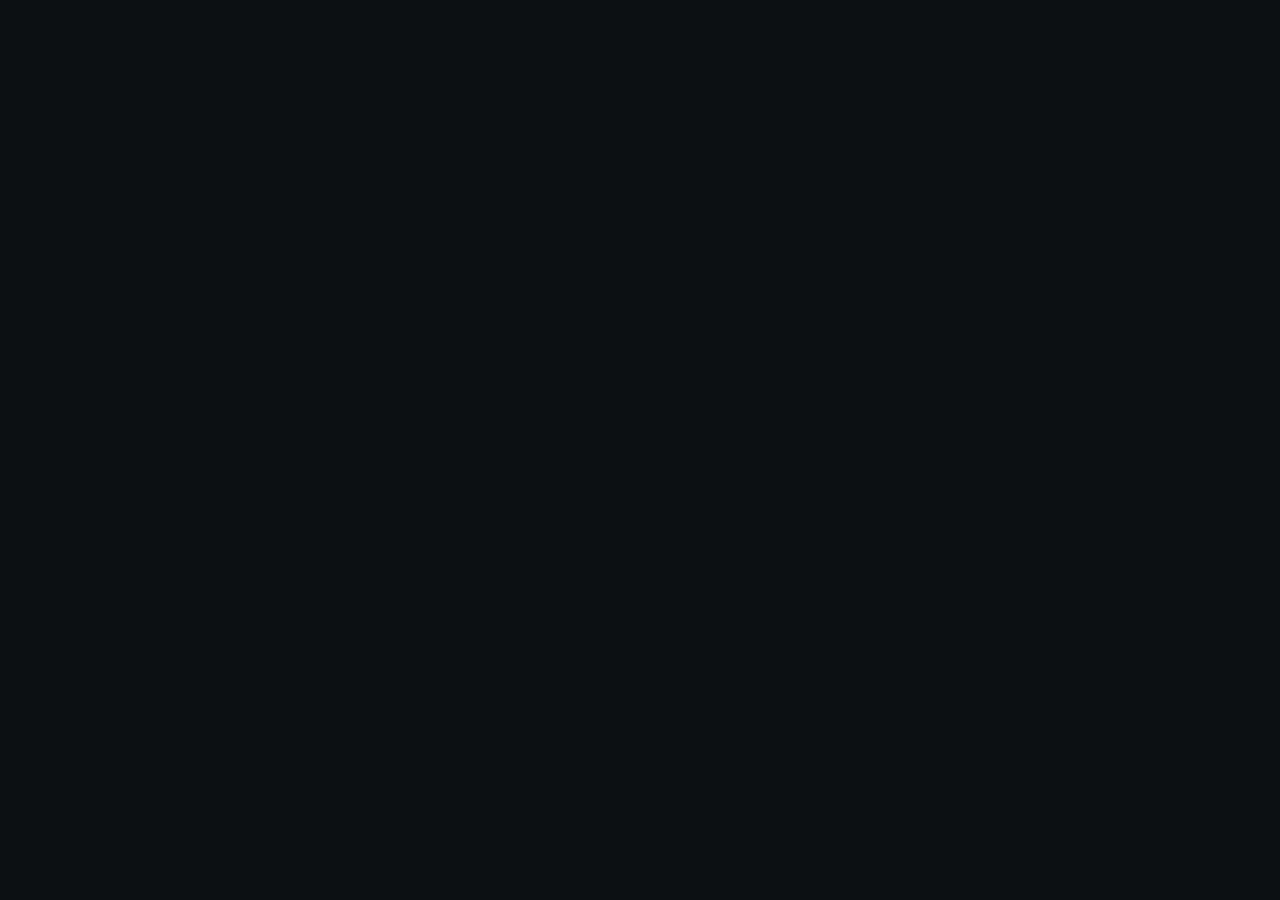
==== build.html @ 309ad9f1 "수정" ====
<!DOCTYPE html>
<html lang="ko">

<head>
    <meta charset="UTF-8">
    <meta name="viewport" content="width=device-width, initial-scale=1.0">
    <title>kia</title>
    <!-- 가져온 css -->

    <!-- 내 css -->
    <link rel="stylesheet" href="css/00reset.css">
    <link rel="stylesheet" href="css/00common.css">
    <link rel="stylesheet" href="css/03build.css">
    <!-- media css -->
    <link rel="stylesheet" href="css/00common_media.css">
    <link rel="stylesheet" href="css/03build_media.css">
    <!-- 가져온 js -->

    <!-- 내 script -->
    <script src="js/00common.js" defer></script>
    <script src="js/03build.js" defer></script>
</head>

<body>
    <div class="wrap">

    </div> <!-- //.wrap -->
</body>

</html>
---- css/00reset.css ----
@charset "utf-8";

* {
    margin: 0;
    padding: 0;
    box-sizing: border-box;
}

ol,
ul {
    list-style: none;
}

a {
    text-decoration: none;
    color: inherit;
}

em {
    font-style: normal;
}

button {
    border: 0;
    padding: 0;
    outline: none;
    background: none;
}


blockquote,
q {
    quotes: none;
}

blockquote:before,
blockquote:after,
q:before,
q:after {
    content: '';
    content: none;
}

table {
    border-collapse: collapse;
    border-spacing: 0;
}

img {
    vertical-align: top;
}

button,
input,
textarea,
select {
    font-family: inherit;
}
---- css/00common.css ----
@charset "utf-8";
@import url('https://fonts.googleapis.com/css2?family=Cormorant+Garamond:ital,wght@0,300..700;1,300..700&family=Inter:ital,opsz,wght@0,14..32,100..900;1,14..32,100..900&family=Outfit:wght@100..900&family=Roboto:ital,wght@0,100..900;1,100..900&display=swap');

:root {
    --kia-white1: #FBF6EF;
    --kia-white2: #DDD8D1;
    --kia-black: #121212;
    --font-roboto: "Roboto", sans-serif;
}

body {
    font-size: 20px;
    line-height: 1;
    background-color: #0C1115;
    font-family: "Inter", sans-serif;
}

div,
p,
a,
form,
legend,
label,
input,
table,
caption,
th,
td,
li,
blockquote,
strong,
b,
em,
i,
span,
button,
select,
option,
i {
    color: var(--kia-white2);
}

strong {
    font-family: "Outfit", sans-serif;
}

h1,
h2,
h3,
h4,
h5,
h6 {
    font-family: "Cormorant Garamond", serif;
    color: var(--kia-white1);
    line-height: 1.3;
    font-weight: 500;
}

h1 {
    font-size: 56px;
}

h2 {
    font-size: 48px;
}

h3 {
    font-size: 42px;
}

h4 {
    font-size: 32px;
}

h5 {
    font-size: 28px;
}

h6 {
    font-size: 24px;
}

button {
    padding: 16px 32px;
    border-radius: 55px;
    font-size: 24px;
    font-weight: 600;
    display: flex;
    gap: 12px;
    font-family: "Outfit", sans-serif;
    cursor: pointer;
}

.white_origin {
    color: var(--kia-black);
    background: linear-gradient(135deg,
            rgba(255, 255, 255, 0.7) 0%,
            rgba(255, 255, 255, 0.3) 50%,
            rgba(200, 200, 200, 0.4) 100%);
    backdrop-filter: blur(5px)saturate(180%);
    -webkit-backdrop-filter: blur(5px) saturate(180%);
    border: 1.5px solid rgba(255, 255, 255, 0.8);
    box-shadow:
        inset 0 5px 10px rgba(255, 255, 255, 0.5),
        inset 0 -3px 5px rgba(0, 0, 0, 0.05),
        0 10px 20px rgba(0, 0, 0, 0.15);
}

.white_origin span {
    color: var(--kia-black);
}

.trans_origin {
    background: rgba(12, 17, 21, 0.05);
    backdrop-filter: blur(3px);
    -webkit-backdrop-filter: blur(3px);
    box-shadow:
        inset 1px 1.5px 1.5px rgba(255, 255, 255, 0.117),
        inset -1px -1.5px 2px rgba(0, 0, 0, 0.2),
        inset 0 0 10px rgba(255, 255, 255, 0),
        1px 2px 4px rgba(0, 0, 0, 0.8);
    outline: 0.5px solid rgba(255, 255, 255, 0.2);
    outline-offset: -0.5px;
    overflow: hidden;


}

.trans_origin2 {
    background: rgba(12, 17, 21, 0.05);
    backdrop-filter: blur(3px);
    -webkit-backdrop-filter: blur(3px);
    box-shadow:
        inset 0px 1px 0.5px rgba(255, 255, 255, 0.4),
        inset -1px -1.5px 2px rgba(0, 0, 0, 0.2),
        1px 2px 4px rgba(0, 0, 0, 0.5);
    border: 0.5px solid rgba(255, 255, 255, 0.15);


}

.dark_origin {
    background: rgba(12, 17, 21, 0.5);
    backdrop-filter: blur(3px);
    -webkit-backdrop-filter: blur(3px);
    box-shadow:
        inset 1px 1.5px 1.5px rgba(255, 255, 255, 0.4),
        inset -1px -1.5px 2px rgba(0, 0, 0, 0.1),
        inset 0 0 10px rgba(255, 255, 255, 0.05),
        1px 2px 4px rgba(0, 0, 0, 0.8);
    outline: 0.5px solid rgba(255, 255, 255, 0.2);
    outline-offset: -0.5px;
    overflow: hidden;

    position: absolute;
    right: 100px;
    bottom: 70px;
}

.dark_origin2 {
    background: rgba(12, 17, 21, 0.5);
    backdrop-filter: blur(3px);
    -webkit-backdrop-filter: blur(3px);
    box-shadow:
        inset 0px 1px 0.5px rgba(255, 255, 255, 0.4),
        inset -1px -1.5px 2px rgba(0, 0, 0, 0.2),
        1px 2px 4px rgba(0, 0, 0, 0.5);
    border: 0.5px solid rgba(255, 255, 255, 0.15);

    position: absolute;
    right: 100px;
    bottom: 0;
}

.dark_origin3 {
    background: linear-gradient(135deg,
            rgba(255, 255, 255, 0.4) 0%,
            rgba(255, 255, 255, 0.1) 15%,
            rgba(255, 255, 255, 0) 30%,
            rgba(0, 0, 0, 0) 50%,
            rgba(0, 0, 0, 0.25) 100%),
        rgba(10, 10, 10, 0.5);
    backdrop-filter: blur(3px);
    -webkit-backdrop-filter: blur(3px);
    border: 1px solid rgba(255, 255, 255, 0.1);
    border-top: 1px solid rgba(255, 255, 255, 0.7);
    box-shadow:
        inset 0 2px 2px rgba(255, 255, 255, 0.5),
        0 10px 25px rgba(0, 0, 0, 0.6);

    position: absolute;
    right: 300px;
    bottom: 0;
}

.glass_bg1 {
    background: rgba(251, 246, 239, 0.25);
    backdrop-filter: blur(3px);
    -webkit-backdrop-filter: blur(3px);
    /* Highlight */
    box-shadow:
        inset 1px 2px 2px rgba(255, 255, 255, 0.117),
        inset -1px -1.5px 2px rgba(0, 0, 0, 0.2),
        inset 0 0 10px rgba(255, 255, 255, 0),
        1px 2px 4px rgba(0, 0, 0, 0.6);
    outline: 0.5px solid rgba(255, 255, 255, 0.2);
    outline-offset: -0.5px;

    overflow: hidden;
}

.glass_bg2 {
    background: rgba(99, 99, 99, 0.5);
    backdrop-filter: blur(4px);
    -webkit-backdrop-filter: blur(4px);
    /* Highlight */
    box-shadow:
        inset 1px 2px 2px rgba(255, 255, 255, 0.117),
        inset -1px -1.5px 2px rgba(0, 0, 0, 0.2),
        inset 0 0 10px rgba(255, 255, 255, 0),
        1px 2px 4px rgba(0, 0, 0, 0.3);

    border: 1px solid rgba(251, 246, 239, 0.2);

    position: absolute;
    bottom: 60px;
    left: 0;
}

.glass {
    background: linear-gradient(135deg,
            rgba(90, 99, 107, 0) 11%,
            rgba(175, 194, 209, 1) 100%);
    opacity: 0.2;
    backdrop-filter: blur(5px);
    background-clip: text;
    color: transparent;
}

ul.gnb {
    display: flex;
    gap: 32px;
    padding: 32px 24px;
    width: 700px;
}

.review {
    width: 500px;
    height: 300px;
    border-radius: 32px;

}

p.glass {
    text-transform: uppercase;
    text-align: center;
    font-style: italic;
    font-size: 360px;
    font-weight: 900;
    line-height: .75;
    letter-spacing: -30px;
}
---- css/03build.css ----
@charset "utf-8";
---- css/00common_media.css ----
@charset "utf-8";
---- css/03build_media.css ----
@charset "utf-8";
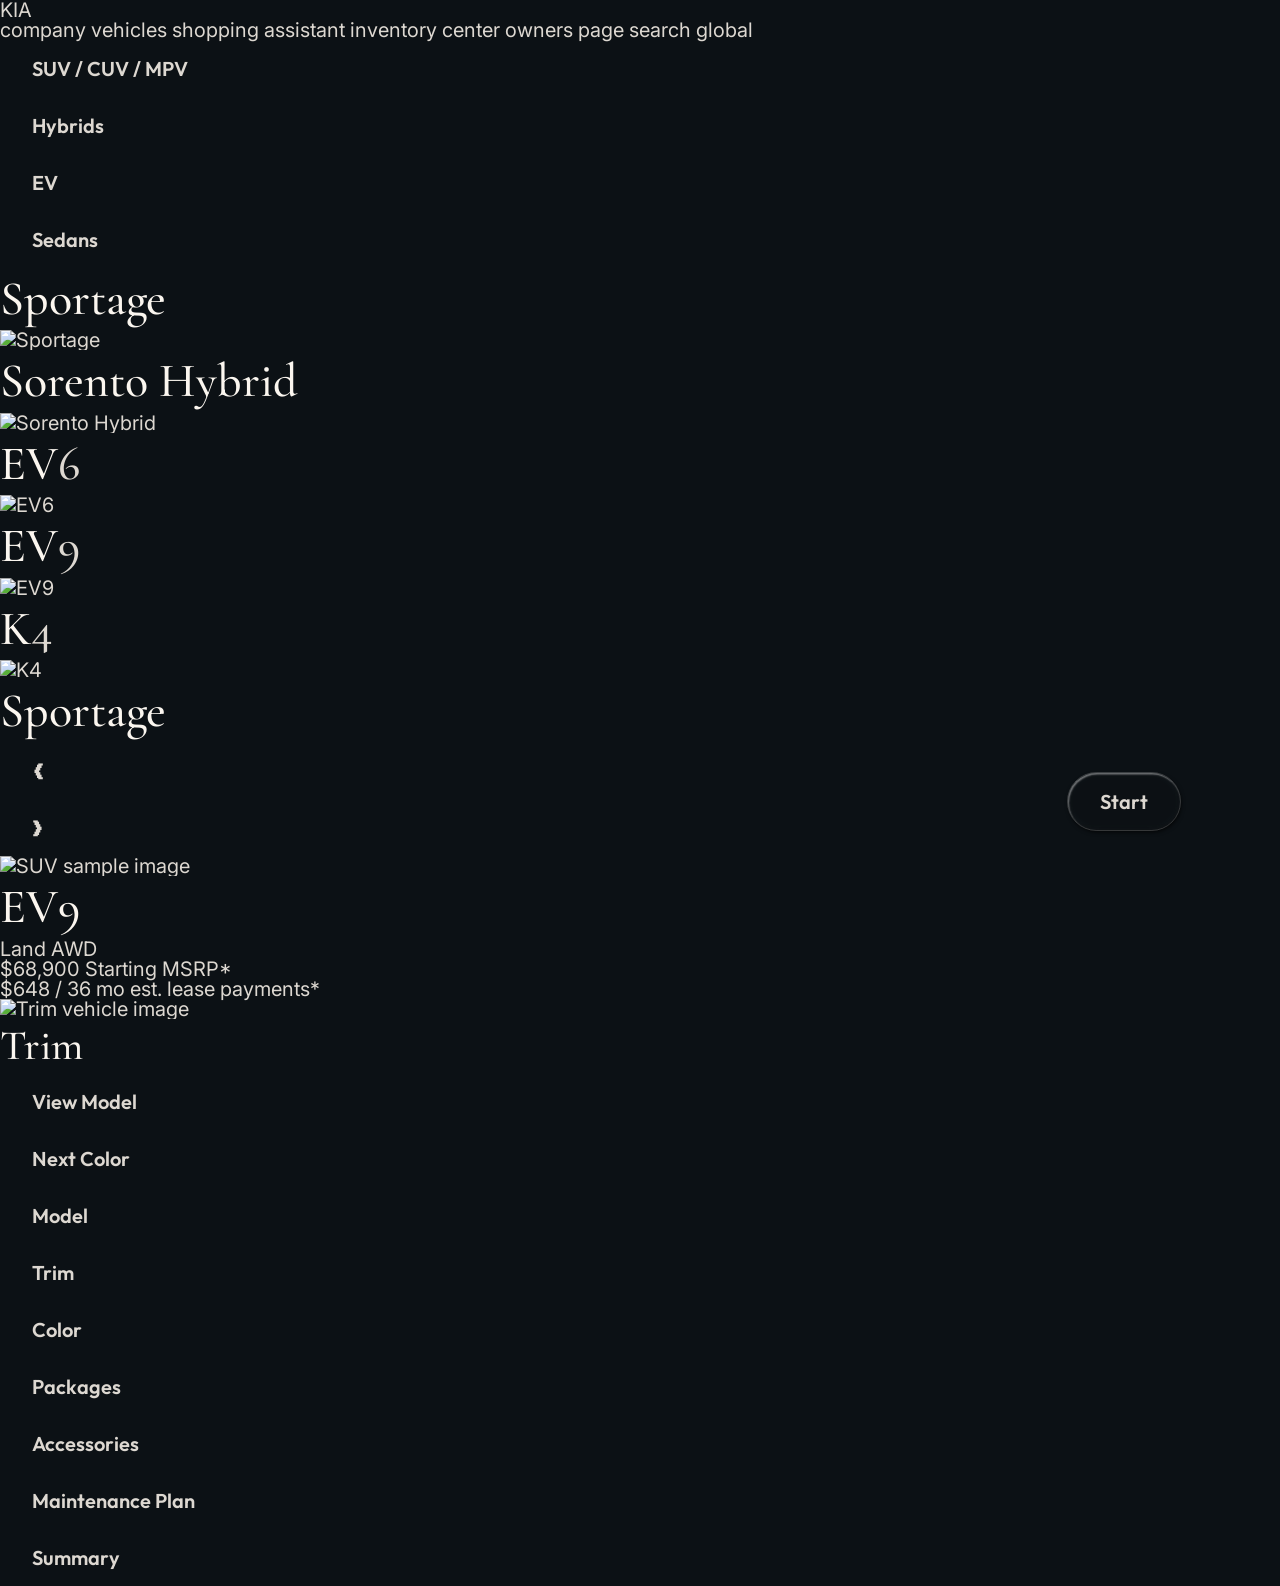
==== commit 7f937e79: "build.html" ====
--- a/build.html
+++ b/build.html
@@ -8,23 +8,155 @@
     <!-- 가져온 css -->
 
     <!-- 내 css -->
-    <link rel="stylesheet" href="css/00reset.css">
-    <link rel="stylesheet" href="css/00common.css">
-    <link rel="stylesheet" href="css/03build.css">
+    <link rel="stylesheet" href="css/reset.css">
+    <link rel="stylesheet" href="css/common.css">
+    <link rel="stylesheet" href="css/sub01_build.css">
     <!-- media css -->
-    <link rel="stylesheet" href="css/00common_media.css">
-    <link rel="stylesheet" href="css/03build_media.css">
+    <link rel="stylesheet" href="css/common_media.css">
+    <link rel="stylesheet" href="css/sub01_build_media.css">
     <!-- 가져온 js -->
 
     <!-- 내 script -->
-    <script src="js/00common.js" defer></script>
-    <script src="js/03build.js" defer></script>
+    <script src="js/common.js" defer></script>
+    <script src="js/sub01_build.js" defer></script>
 </head>
 
 <body>
     <div class="wrap">
+        <section class="hero" id="heroSection">
+            <div class="hero_overlay"></div>
+            <div class="hero_header_space"></div>
 
+            <div class="hero_visual" id="heroVisual">
+                <div class="hero_trim_header" id="heroTrimHeader" aria-hidden="true">
+                    <div class="hero_trim_header_logo">KIA</div>
+                    <div class="hero_trim_header_nav">
+                        <span>company</span>
+                        <span>vehicles</span>
+                        <span>shopping assistant</span>
+                        <span>inventory</span>
+                        <span>center</span>
+                        <span>owners page</span>
+                        <span>search</span>
+                        <span>global</span>
+                    </div>
+                </div>
+
+                <div class="hero_top_tabs" id="heroTopTabs" role="tablist" aria-label="Vehicle categories">
+                    <button type="button" class="active" data-category="suv" role="tab" aria-selected="true">SUV / CUV /
+                        MPV</button>
+                    <button type="button" data-category="hybrids" role="tab" aria-selected="false">Hybrids</button>
+                    <button type="button" data-category="ev" role="tab" aria-selected="false">EV</button>
+                    <button type="button" data-category="sedans" role="tab" aria-selected="false">Sedans</button>
+                </div>
+
+                <div class="hero_catalog" id="heroCatalog" aria-hidden="true">
+                    <section class="hero_category_panel" data-category="suv">
+                        <ul class="hero_car_list">
+                            <li>
+                                <h2>Sportage</h2>
+                                <img src="../kia/img/sub01_build/list_sportage.png" alt="Sportage" />
+                            </li>
+                        </ul>
+                    </section>
+
+                    <section class="hero_category_panel" data-category="hybrids">
+                        <ul class="hero_car_list">
+                            <li>
+                                <h2 class="hero_car_name hero_car_name_sorento_hybrid">Sorento Hybrid</h2>
+                                <img src="../kia/img/sub01_build/list_sorentoHb.png" alt="Sorento Hybrid" />
+                            </li>
+                        </ul>
+                    </section>
+
+                    <section class="hero_category_panel" data-category="ev">
+                        <ul class="hero_car_list">
+                            <li>
+                                <h2 class="hero_car_name">EV<span
+                                        class="hero_title_suffix hero_title_suffix_ev_6">6</span></h2>
+                                <img src="../kia/img/sub01_build/list_ev6.png" alt="EV6" />
+                            </li>
+                            <li>
+                                <h2 class="hero_car_name">EV<span
+                                        class="hero_title_suffix hero_title_suffix_ev_9">9</span></h2>
+                                <img src="../kia/img/sub01_build/trim_light.png" alt="EV9" />
+                            </li>
+                        </ul>
+                    </section>
+
+                    <section class="hero_category_panel" data-category="sedans">
+                        <ul class="hero_car_list">
+                            <li>
+                                <h2 class="hero_car_name">K<span class="hero_title_suffix hero_title_suffix_k4">4</span>
+                                </h2>
+                                <img src="../kia/img/sub01_build/list_k4.png" alt="K4" />
+                            </li>
+                        </ul>
+                    </section>
+                </div>
+
+                <div class="hero_model_stage" id="heroModelStage">
+                    <div class="hero_center">
+                        <h2 class="hero_title" id="heroTitle">Sportage</h2>
+
+                        <button class="hero_arrow hero_arrow_left" id="prevCar" type="button" aria-label="이전">
+                            &#10094;
+                        </button>
+                        <button class="hero_arrow hero_arrow_right" id="nextCar" type="button" aria-label="다음">
+                            &#10095;
+                        </button>
+
+                        <div class="hero_car">
+                            <img id="heroCarImage" src="../kia/img/sub01_build/trim_light.png" alt="SUV sample image" />
+                        </div>
+                    </div>
+                </div>
+
+                <div class="hero_trim_stage" id="heroTrimStage" aria-hidden="true">
+                    <div class="hero_trim_intro">
+                        <h2 class="hero_trim_title" id="heroTrimTitle">EV9</h2>
+                        <p class="hero_trim_grade" id="heroTrimGrade">Land AWD</p>
+                        <p class="hero_trim_price" id="heroTrimPrice">$68,900 Starting MSRP*</p>
+                        <p class="hero_trim_lease" id="heroTrimLease">$648 / 36 mo est. lease payments*</p>
+                    </div>
+
+                    <div class="hero_trim_vehicle">
+                        <img id="heroTrimImage" src="../kia/img/sub01_build/trim_light.png" alt="Trim vehicle image" />
+                    </div>
+
+                    <section class="hero_trim_panel" aria-label="Trim options">
+                        <h3 class="hero_trim_panel_title">Trim</h3>
+                        <div class="hero_trim_cards" id="heroTrimCards"></div>
+                    </section>
+
+                    <div class="hero_trim_actions">
+                        <button type="button" class="hero_trim_action_btn hero_trim_action_btn_secondary"
+                            id="viewModelButton">View Model</button>
+                        <button type="button" class="hero_trim_action_btn hero_trim_action_btn_primary"
+                            id="nextColorButton">Next Color</button>
+                    </div>
+                </div>
+
+                <button type="button" class="hero_start_btn dark_origin" id="startStepButton">Start</button>
+
+                <div class="hero_bottom_steps" id="heroBottomSteps">
+                    <div class="hero_progress" aria-hidden="true">
+                        <div class="hero_progress_track"></div>
+                        <div class="hero_progress_fill" id="heroProgressFill"></div>
+                    </div>
+
+                    <div class="hero_bottom_tabs" role="tablist" aria-label="Build steps">
+                        <button type="button" class="active" data-step="0" role="tab"
+                            aria-selected="true">Model</button>
+                        <button type="button" data-step="1" role="tab" aria-selected="false">Trim</button>
+                        <button type="button" data-step="2" role="tab" aria-selected="false">Color</button>
+                        <button type="button" data-step="3" role="tab" aria-selected="false">Packages</button>
+                        <button type="button" data-step="4" role="tab" aria-selected="false">Accessories</button>
+                        <button type="button" data-step="5" role="tab" aria-selected="false">Maintenance Plan</button>
+                        <button type="button" data-step="6" role="tab" aria-selected="false">Summary</button>
+                    </div>
+                </div>
+            </div>
+        </section>
     </div> <!-- //.wrap -->
-</body>
-
-</html>+</body>
--- a/css/common.css
+++ b/css/common.css
@@ -0,0 +1,261 @@
+@charset "utf-8";
+@import url('https://fonts.googleapis.com/css2?family=Cormorant+Garamond:ital,wght@0,300..700;1,300..700&family=Inter:ital,opsz,wght@0,14..32,100..900;1,14..32,100..900&family=Outfit:wght@100..900&family=Roboto:ital,wght@0,100..900;1,100..900&display=swap');
+
+:root {
+  font-size: 20px;
+  --kia-white1: #FBF6EF;
+  --kia-white2: #DDD8D1;
+  --kia-black: #121212;
+  --font-roboto: "Roboto", sans-serif;
+  --font-outfit:"Outfit", sans-serif;
+}
+
+body {
+  
+  line-height: 1;
+  background-color: #0C1115;
+  font-family: "Inter", sans-serif;
+}
+
+div,
+p,
+a,
+form,
+legend,
+label,
+input,
+table,
+caption,
+th,
+td,
+li,
+blockquote,
+strong,
+b,
+em,
+i,
+span,
+button,
+select,
+option,
+i {
+  color: var(--kia-white2);
+}
+
+strong {
+  font-family: "Outfit", sans-serif;
+}
+
+h1,
+h2,
+h3,
+h4,
+h5,
+h6 {
+  font-family: "Cormorant Garamond", serif;
+  color: var(--kia-white1);
+  line-height: 1.3;
+  font-weight: 500;
+}
+
+h1 {
+  font-size: 56px;
+}
+
+h2 {
+  font-size: 48px;
+}
+
+h3 {
+  font-size: 42px;
+}
+
+h4 {
+  font-size: 32px;
+}
+
+h5 {
+  font-size: 28px;
+}
+
+h6 {
+  font-size: 24px;
+}
+
+button {
+  padding: 16px 32px;
+  border-radius: 55px;
+  font-size: 20px;
+  font-weight: 600;
+  display: flex;
+  gap: 12px;
+  font-family: "Outfit", sans-serif;
+  cursor: pointer;
+}
+
+.white_origin {
+  color: var(--kia-black);
+  background: linear-gradient(135deg,
+      rgba(255, 255, 255, 0.7) 0%,
+      rgba(255, 255, 255, 0.3) 50%,
+      rgba(200, 200, 200, 0.4) 100%);
+  backdrop-filter: blur(5px)saturate(180%);
+  -webkit-backdrop-filter: blur(5px) saturate(180%);
+  border: 1.5px solid rgba(255, 255, 255, 0.8);
+  box-shadow:
+    inset 0 5px 10px rgba(255, 255, 255, 0.5),
+    inset 0 -3px 5px rgba(0, 0, 0, 0.05),
+    0 10px 20px rgba(0, 0, 0, 0.15);
+}
+
+.white_origin span {
+  color: var(--kia-black);
+}
+
+.trans_origin {
+  background: rgba(12, 17, 21, 0.05);
+  backdrop-filter: blur(3px);
+  -webkit-backdrop-filter: blur(3px);
+  box-shadow:
+    inset 1px 1.5px 1.5px rgba(255, 255, 255, 0.117),
+    inset -1px -1.5px 2px rgba(0, 0, 0, 0.2),
+    inset 0 0 10px rgba(255, 255, 255, 0),
+    1px 2px 4px rgba(0, 0, 0, 0.8);
+  outline: 0.5px solid rgba(255, 255, 255, 0.2);
+  outline-offset: -0.5px;
+  overflow: hidden;
+
+
+}
+
+.trans_origin2 {
+  background: rgba(12, 17, 21, 0.05);
+  backdrop-filter: blur(3px);
+  -webkit-backdrop-filter: blur(3px);
+  box-shadow:
+    inset 0px 1px 0.5px rgba(255, 255, 255, 0.4),
+    inset -1px -1.5px 2px rgba(0, 0, 0, 0.2),
+    1px 2px 4px rgba(0, 0, 0, 0.5);
+  border: 0.5px solid rgba(255, 255, 255, 0.15);
+
+
+}
+
+.dark_origin {
+  background: rgba(12, 17, 21, 0.5);
+  backdrop-filter: blur(3px);
+  -webkit-backdrop-filter: blur(3px);
+  box-shadow:
+    inset 1px 1.5px 1.5px rgba(255, 255, 255, 0.4),
+    inset -1px -1.5px 2px rgba(0, 0, 0, 0.1),
+    inset 0 0 10px rgba(255, 255, 255, 0.05),
+    1px 2px 4px rgba(0, 0, 0, 0.8);
+  outline: 0.5px solid rgba(255, 255, 255, 0.2);
+  outline-offset: -0.5px;
+  overflow: hidden;
+
+  position: absolute;
+  right: 100px;
+  bottom: 70px;
+}
+
+.dark_origin2 {
+  background: rgba(12, 17, 21, 0.5);
+  backdrop-filter: blur(3px);
+  -webkit-backdrop-filter: blur(3px);
+  box-shadow:
+    inset 0px 1px 0.5px rgba(255, 255, 255, 0.4),
+    inset -1px -1.5px 2px rgba(0, 0, 0, 0.2),
+    1px 2px 4px rgba(0, 0, 0, 0.5);
+  border: 0.5px solid rgba(255, 255, 255, 0.15);
+
+  position: absolute;
+  right: 100px;
+  bottom: 0;
+}
+
+.dark_origin3 {
+  background: linear-gradient(135deg,
+      rgba(255, 255, 255, 0.4) 0%,
+      rgba(255, 255, 255, 0.1) 15%,
+      rgba(255, 255, 255, 0) 30%,
+      rgba(0, 0, 0, 0) 50%,
+      rgba(0, 0, 0, 0.25) 100%),
+    rgba(10, 10, 10, 0.5);
+  backdrop-filter: blur(3px);
+  -webkit-backdrop-filter: blur(3px);
+  border: 1px solid rgba(255, 255, 255, 0.1);
+  border-top: 1px solid rgba(255, 255, 255, 0.7);
+  box-shadow:
+    inset 0 2px 2px rgba(255, 255, 255, 0.5),
+    0 10px 25px rgba(0, 0, 0, 0.6);
+
+  position: absolute;
+  right: 300px;
+  bottom: 0;
+}
+
+.glass_bg1 {
+  background: rgba(251, 246, 239, 0.25);
+  backdrop-filter: blur(3px);
+  -webkit-backdrop-filter: blur(3px);
+  /* Highlight */
+  box-shadow:
+    inset 1px 2px 2px rgba(255, 255, 255, 0.117),
+    inset -1px -1.5px 2px rgba(0, 0, 0, 0.2),
+    inset 0 0 10px rgba(255, 255, 255, 0),
+    1px 2px 4px rgba(0, 0, 0, 0.6);
+  outline: 0.5px solid rgba(255, 255, 255, 0.2);
+  outline-offset: -0.5px;
+
+  overflow: hidden;
+}
+
+.glass_bg2 {
+  background: rgba(99, 99, 99, 0.5);
+  backdrop-filter: blur(4px);
+  -webkit-backdrop-filter: blur(4px);
+  /* Highlight */
+  box-shadow:
+    inset 1px 2px 2px rgba(255, 255, 255, 0.117),
+    inset -1px -1.5px 2px rgba(0, 0, 0, 0.2),
+    inset 0 0 10px rgba(255, 255, 255, 0),
+    1px 2px 4px rgba(0, 0, 0, 0.3);
+
+  border: 1px solid rgba(251, 246, 239, 0.2);
+}
+
+.glass {
+  opacity: 0.6;
+  background: linear-gradient(292deg, rgba(175, 194, 209, 0.20) 32.67%, rgba(90, 99, 107, 0.00) 107.81%);
+  background-clip: text;
+  -webkit-background-clip: text;
+  -webkit-text-fill-color: transparent;
+}
+.glass::before {
+  content: attr(data-text);
+  position: absolute;
+  inset: 0;
+
+  background: linear-gradient(
+    180deg,
+    rgba(255,255,255,0.8),
+    rgba(255,255,255,0.1)
+  );
+
+  -webkit-background-clip: text;
+  -webkit-text-fill-color: transparent;
+
+  filter: blur(2px);
+  z-index: -1;
+}
+
+p.glass {
+  text-transform: uppercase;
+  text-align: center;
+  font-style: italic;
+  font-size: 360px;
+  font-weight: 900;
+  line-height: .75;
+  letter-spacing: -30px;
+}
--- a/css/sub01_build.css
+++ b/css/sub01_build.css
@@ -0,0 +1 @@
+@charset "utf-8";
--- a/css/common_media.css
+++ b/css/common_media.css
@@ -0,0 +1 @@
+@charset "utf-8";
--- a/css/sub01_build_media.css
+++ b/css/sub01_build_media.css
@@ -0,0 +1 @@
+@charset "utf-8";
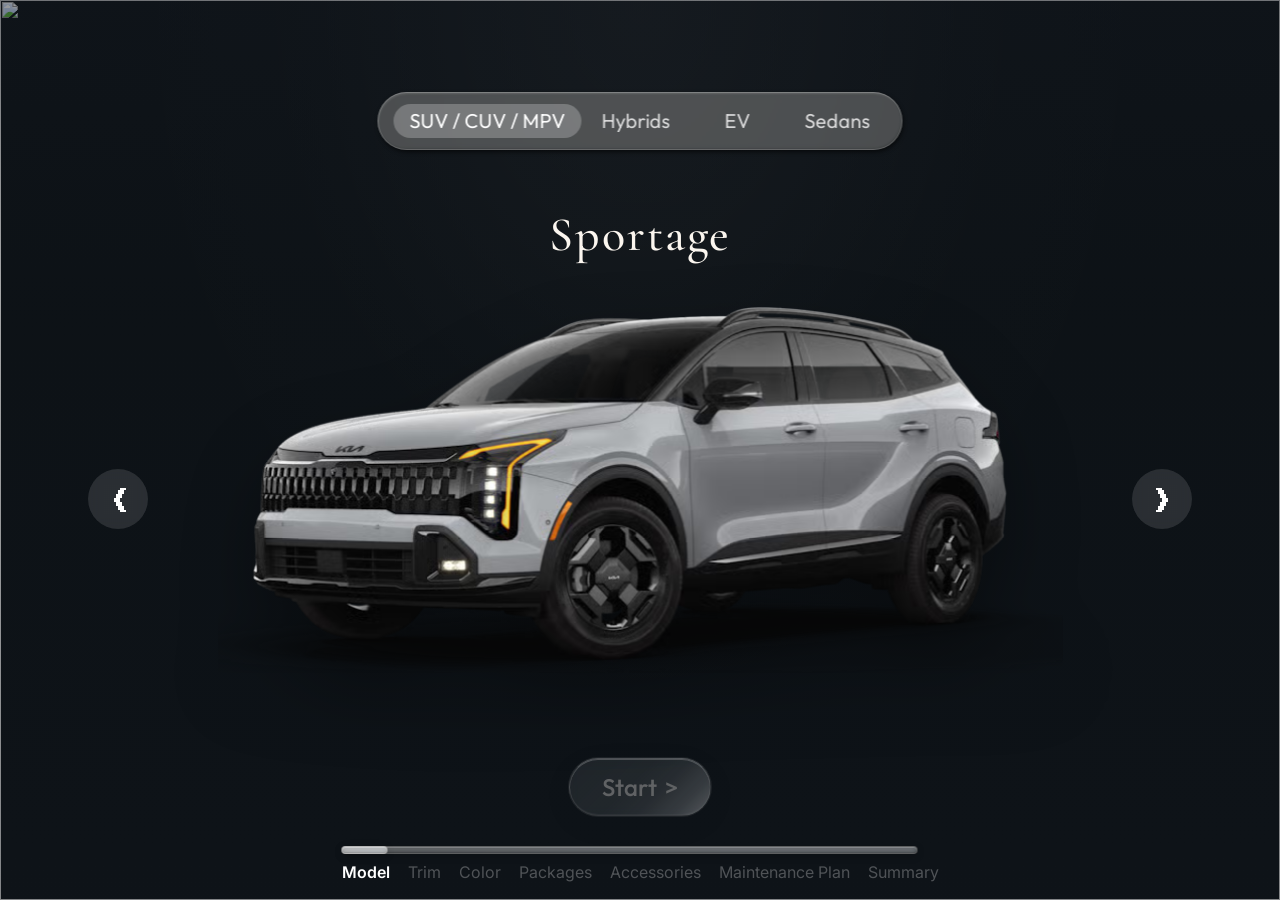
==== commit 10eccc7a: "build_color 추가" ====
--- a/build.html
+++ b/build.html
@@ -16,32 +16,37 @@
     <link rel="stylesheet" href="css/sub01_build_media.css">
     <!-- 가져온 js -->
 
+
+    <!-- Basic Icons -->
+    <link href="https://cdn.boxicons.com/3.0.8/fonts/basic/boxicons.min.css" rel="stylesheet">
+    <!-- Filled Icons -->
+    <link href="https://cdn.boxicons.com/3.0.8/fonts/filled/boxicons-filled.min.css" rel="stylesheet">
+    <!-- Brand Icons -->
+    <link href="https://cdn.boxicons.com/3.0.8/fonts/brands/boxicons-brands.min.css" rel="stylesheet">
+    <link href="https://unpkg.com/aos@2.3.1/dist/aos.css" rel="stylesheet">
+    <link rel="stylesheet" href="https://cdn.jsdelivr.net/npm/swiper@11/swiper-bundle.min.css" />
+
     <!-- 내 script -->
     <script src="js/common.js" defer></script>
     <script src="js/sub01_build.js" defer></script>
 </head>
 
 <body>
-    <div class="wrap">
-        <section class="hero" id="heroSection">
+    <div class="wrap build_wrap" style="--build-page-bg: url('./img/sub01_build/build_bg.png');">
+        <section class="hero" id="heroSection" data-default-bg="./img/sub01_build/build_bg.png">
+            <div class="hero_bg" aria-hidden="true">
+                <img id="heroBgImage" src="./img/sub01_build/build_bg.png" alt="" />
+            </div>
             <div class="hero_overlay"></div>
             <div class="hero_header_space"></div>
 
             <div class="hero_visual" id="heroVisual">
                 <div class="hero_trim_header" id="heroTrimHeader" aria-hidden="true">
-                    <div class="hero_trim_header_logo">KIA</div>
-                    <div class="hero_trim_header_nav">
-                        <span>company</span>
-                        <span>vehicles</span>
-                        <span>shopping assistant</span>
-                        <span>inventory</span>
-                        <span>center</span>
-                        <span>owners page</span>
-                        <span>search</span>
-                        <span>global</span>
-                    </div>
-                </div>
-
+                    <div class="hero_trim_header_logo" aria-hidden="true"></div>
+                    <div class="hero_trim_header_nav" aria-hidden="true"></div>
+                </div>
+
+                <!-- 상단 tab 카테고리 영역 -->
                 <div class="hero_top_tabs" id="heroTopTabs" role="tablist" aria-label="Vehicle categories">
                     <button type="button" class="active" data-category="suv" role="tab" aria-selected="true">SUV / CUV /
                         MPV</button>
@@ -50,12 +55,13 @@
                     <button type="button" data-category="sedans" role="tab" aria-selected="false">Sedans</button>
                 </div>
 
+                <!-- model 모델명 및 카드 이미지 영역 -->
                 <div class="hero_catalog" id="heroCatalog" aria-hidden="true">
                     <section class="hero_category_panel" data-category="suv">
                         <ul class="hero_car_list">
                             <li>
                                 <h2>Sportage</h2>
-                                <img src="../kia/img/sub01_build/list_sportage.png" alt="Sportage" />
+                                <img src="./img/sub01_build/list_sportage.png" alt="Sportage" />
                             </li>
                         </ul>
                     </section>
@@ -64,7 +70,7 @@
                         <ul class="hero_car_list">
                             <li>
                                 <h2 class="hero_car_name hero_car_name_sorento_hybrid">Sorento Hybrid</h2>
-                                <img src="../kia/img/sub01_build/list_sorentoHb.png" alt="Sorento Hybrid" />
+                                <img src="./img/sub01_build/list_sorentoHb.png" alt="Sorento Hybrid" />
                             </li>
                         </ul>
                     </section>
@@ -74,12 +80,12 @@
                             <li>
                                 <h2 class="hero_car_name">EV<span
                                         class="hero_title_suffix hero_title_suffix_ev_6">6</span></h2>
-                                <img src="../kia/img/sub01_build/list_ev6.png" alt="EV6" />
+                                <img src="./img/sub01_build/list_ev6.png" alt="EV6" />
                             </li>
                             <li>
                                 <h2 class="hero_car_name">EV<span
                                         class="hero_title_suffix hero_title_suffix_ev_9">9</span></h2>
-                                <img src="../kia/img/sub01_build/trim_light.png" alt="EV9" />
+                                <img src="./img/sub01_build/trim_lightLong.png" alt="EV9" />
                             </li>
                         </ul>
                     </section>
@@ -89,16 +95,19 @@
                             <li>
                                 <h2 class="hero_car_name">K<span class="hero_title_suffix hero_title_suffix_k4">4</span>
                                 </h2>
-                                <img src="../kia/img/sub01_build/list_k4.png" alt="K4" />
+                                <img src="./img/sub01_build/list_k4.png" alt="K4" />
                             </li>
                         </ul>
                     </section>
                 </div>
+
+                <!-- 단계바 모델 선택 시 리셋되는 영역 -->
 
                 <div class="hero_model_stage" id="heroModelStage">
                     <div class="hero_center">
                         <h2 class="hero_title" id="heroTitle">Sportage</h2>
 
+                        <!-- 차량 사진 옆 좌우 버튼 -->
                         <button class="hero_arrow hero_arrow_left" id="prevCar" type="button" aria-label="이전">
                             &#10094;
                         </button>
@@ -106,8 +115,9 @@
                             &#10095;
                         </button>
 
+                        <!-- 모델 선택 화면용 차량 이미지 -->
                         <div class="hero_car">
-                            <img id="heroCarImage" src="../kia/img/sub01_build/trim_light.png" alt="SUV sample image" />
+                            <img id="heroCarImage" src="./img/sub01_build/trim_light.png" alt="SUV sample image" />
                         </div>
                     </div>
                 </div>
@@ -115,25 +125,223 @@
                 <div class="hero_trim_stage" id="heroTrimStage" aria-hidden="true">
                     <div class="hero_trim_intro">
                         <h2 class="hero_trim_title" id="heroTrimTitle">EV9</h2>
-                        <p class="hero_trim_grade" id="heroTrimGrade">Land AWD</p>
-                        <p class="hero_trim_price" id="heroTrimPrice">$68,900 Starting MSRP*</p>
-                        <p class="hero_trim_lease" id="heroTrimLease">$648 / 36 mo est. lease payments*</p>
+                        <div class="hero_trim_summary">
+                            <p class="hero_trim_grade" id="heroTrimGrade">Light RWD</p>
+                            <p class="hero_trim_price" id="heroTrimPrice">$54,900 Starting MSRP*</p>
+                            <p class="hero_trim_lease" id="heroTrimLease">$560 / 36 mo est. lease payments*</p>
+                        </div>
                     </div>
 
                     <div class="hero_trim_vehicle">
-                        <img id="heroTrimImage" src="../kia/img/sub01_build/trim_light.png" alt="Trim vehicle image" />
-                    </div>
-
+                        <img id="heroTrimImage" src="./img/sub01_build/trim_lightLong.png" alt="EV9 Light RWD" />
+                    </div>
+                    <!-- trim -->
                     <section class="hero_trim_panel" aria-label="Trim options">
                         <h3 class="hero_trim_panel_title">Trim</h3>
-                        <div class="hero_trim_cards" id="heroTrimCards"></div>
+                        <div class="hero_trim_cards" id="heroTrimCards">
+                            <article class="hero_trim_card selected expanded" data-trim-index="0">
+                                <img class="hero_trim_card_asset" src="./img/sub01_build/trim_lightLong.png"
+                                    alt="EV9 Light RWD" />
+                                <div class="hero_trim_card_meta">
+                                    <p class="hero_trim_card_price">$54,900 Starting MSRP*</p>
+                                    <p class="hero_trim_card_lease">$491 / 36 mo est. lease payments*</p>
+                                </div>
+                                <div class="hero_trim_card_head">
+                                    <strong>Light RWD</strong>
+                                    <button type="button" class="hero_trim_select_btn"
+                                        aria-pressed="true">Select</button>
+                                </div>
+                                <div class="hero_trim_card_details">
+                                    <ul>
+                                        <li>$54,900 Starting MSRP*</li>
+                                        <li>NACS Charging Port</li>
+                                        <li>7-Passenger Seating w/ 2nd-row Bench Seat</li>
+                                        <li>27 Driver &amp; Safety Assistance Features*</li>
+                                    </ul>
+                                </div>
+                                <button type="button" class="hero_trim_more_btn" aria-expanded="true">More</button>
+                            </article>
+
+                            <article class="hero_trim_card" data-trim-index="1">
+                                <img class="hero_trim_card_asset" src="./img/sub01_build/trim_lightLong.png"
+                                    alt="EV9 Light Long Range RWD" />
+                                <div class="hero_trim_card_meta">
+                                    <p class="hero_trim_card_price">$57,900 Starting MSRP*</p>
+                                    <p class="hero_trim_card_lease">$511 / 36 mo est. lease payments*</p>
+                                </div>
+                                <div class="hero_trim_card_head">
+                                    <strong>Light Long Range RWD</strong>
+                                    <button type="button" class="hero_trim_select_btn"
+                                        aria-pressed="false">Select</button>
+                                </div>
+                                <div class="hero_trim_card_details">
+                                    <ul>
+                                        <li>$57,900 Starting MSRP*</li>
+                                        <li>7-Passenger Seating or 6-Passenger Option</li>
+                                        <li>Homelink Rearview Mirror &amp; Power Sunroof*</li>
+                                        <li>Front &amp; Rear Parking Sensors*</li>
+                                    </ul>
+                                </div>
+                                <button type="button" class="hero_trim_more_btn" aria-expanded="false">More</button>
+                            </article>
+
+                            <article class="hero_trim_card" data-trim-index="2">
+                                <img class="hero_trim_card_asset" src="./img/sub01_build/trim_wind.png"
+                                    alt="EV9 Wind AWD" />
+                                <div class="hero_trim_card_meta">
+                                    <p class="hero_trim_card_price">$63,900 Starting MSRP*</p>
+                                    <p class="hero_trim_card_lease">$560 / 36 mo est. lease payments*</p>
+                                </div>
+                                <div class="hero_trim_card_head">
+                                    <strong>Wind AWD</strong>
+                                    <button type="button" class="hero_trim_select_btn"
+                                        aria-pressed="false">Select</button>
+                                </div>
+                                <div class="hero_trim_card_details">
+                                    <ul>
+                                        <li>$63,900 Starting MSRP*</li>
+                                        <li>379 hp &amp; 443 lb.-ft. of torque (Dual Motor)</li>
+                                        <li>Dual Sunroofs &amp; Driver's Memory System</li>
+                                        <li>Blind-Spot &amp; 360 Surround View Monitor*</li>
+                                        <li>Included All-Wheel Drive</li>
+                                    </ul>
+                                </div>
+                                <button type="button" class="hero_trim_more_btn" aria-expanded="false">More</button>
+                            </article>
+
+                            <article class="hero_trim_card" data-trim-index="3">
+                                <img class="hero_trim_card_asset" src="./img/sub01_build/trim_light.png"
+                                    alt="EV9 Land AWD" />
+                                <div class="hero_trim_card_meta">
+                                    <p class="hero_trim_card_price">$68,900 Starting MSRP*</p>
+                                    <p class="hero_trim_card_lease">$560 / 36 mo est. lease payments*</p>
+                                </div>
+                                <div class="hero_trim_card_head">
+                                    <strong>Land AWD</strong>
+                                    <button type="button" class="hero_trim_select_btn"
+                                        aria-pressed="false">Select</button>
+                                </div>
+                                <div class="hero_trim_card_details">
+                                    <ul>
+                                        <li>$68,900 Starting MSRP*</li>
+                                        <li>Meridian Premium Audio System*</li>
+                                        <li>Self-Leveling Rear Susp. &amp; 5,000 lb. Towing*</li>
+                                        <li>Available Nightfall Edition Package</li>
+                                        <li>Included All-Wheel Drive</li>
+                                    </ul>
+                                </div>
+                                <button type="button" class="hero_trim_more_btn" aria-expanded="false">More</button>
+                            </article>
+
+                            <article class="hero_trim_card" data-trim-index="4">
+                                <img class="hero_trim_card_asset" src="./img/sub01_build/trim_light.png"
+                                    alt="EV9 GT-Line AWD" />
+                                <div class="hero_trim_card_meta">
+                                    <p class="hero_trim_card_price">$71,900 Starting MSRP*</p>
+                                    <p class="hero_trim_card_lease">$648 / 36 mo est. lease payments*</p>
+                                </div>
+                                <div class="hero_trim_card_head">
+                                    <strong>GT-Line AWD</strong>
+                                    <button type="button" class="hero_trim_select_btn"
+                                        aria-pressed="false">Select</button>
+                                </div>
+                                <div class="hero_trim_card_details">
+                                    <ul>
+                                        <li>$71,900 Starting MSRP*</li>
+                                        <li>0-60 mph in 4.5 seconds*</li>
+                                        <li>Head-Up Display &amp; 21-in. Alloy Wheels*</li>
+                                        <li>Parking Collision-Avoidance Assist Systems*</li>
+                                        <li>Included All-Wheel Drive</li>
+                                    </ul>
+                                </div>
+                                <button type="button" class="hero_trim_more_btn" aria-expanded="false">More</button>
+                            </article>
+                        </div>
                     </section>
 
                     <div class="hero_trim_actions">
-                        <button type="button" class="hero_trim_action_btn hero_trim_action_btn_secondary"
-                            id="viewModelButton">View Model</button>
-                        <button type="button" class="hero_trim_action_btn hero_trim_action_btn_primary"
-                            id="nextColorButton">Next Color</button>
+                        <button type="button" class="hero_trim_action_btn" id="viewModelButton">&lt; View Model</button>
+                        <button type="button" class="hero_trim_action_btn" id="nextColorButton">Next Color &gt;</button>
+                    </div>
+                </div>
+
+                <div class="hero_color_stage" id="heroColorStage" aria-hidden="true">
+                    <div class="hero_color_intro">
+                        <h2 class="hero_color_title" id="heroColorTitle">EV9</h2>
+                        <div class="hero_color_summary">
+                            <p class="hero_color_trim" id="heroColorTrim">Light RWD</p>
+                            <p class="hero_color_price" id="heroColorPrice">$54,900 Starting MSRP*</p>
+                            <p class="hero_color_lease" id="heroColorLease">$491 / 36 mo est. lease payments*</p>
+                        </div>
+                    </div>
+
+                    <div class="hero_color_vehicle" id="heroColorVehicle">
+                        <img id="heroColorImage" src="./img/sub01_build/trim_lightLong.png" alt="EV9 Light RWD exterior" />
+                        <div class="hero_color_seat_preview" id="heroSeatPreview" aria-hidden="true"></div>
+                    </div>
+
+                    <div class="hero_color_panels">
+                        <section class="hero_color_panel" aria-labelledby="heroExteriorPanelTitle">
+                            <h3 class="hero_color_panel_title" id="heroExteriorPanelTitle">Exterior</h3>
+                            <p class="hero_color_choice_name" id="heroExteriorName">Panthera Metal</p>
+                            <p class="hero_color_choice_price" id="heroExteriorPrice"></p>
+                            <div class="hero_color_swatches" id="heroExteriorSwatches">
+                                <button type="button" class="hero_color_swatch is-selected" data-type="exterior"
+                                    data-name="Panthera Metal" data-price="" data-theme="#4e4b47"
+                                    aria-label="Panthera Metal"
+                                    style="--swatch-base: linear-gradient(135deg, #6d6760, #413d38);"></button>
+                                <button type="button" class="hero_color_swatch" data-type="exterior"
+                                    data-name="Glacial White Pearl" data-price="+$695" data-theme="#d8dde7"
+                                    aria-label="Glacial White Pearl"
+                                    style="--swatch-base: linear-gradient(135deg, #f7fbff, #d7dfea);"></button>
+                                <button type="button" class="hero_color_swatch" data-type="exterior"
+                                    data-name="Ivory Silver" data-price="" data-theme="#b4b5b8"
+                                    aria-label="Ivory Silver"
+                                    style="--swatch-base: linear-gradient(135deg, #d7d8da, #8b8d93);"></button>
+                                <button type="button" class="hero_color_swatch" data-type="exterior"
+                                    data-name="Ocean Blue" data-price="+$695" data-theme="#1573ab"
+                                    aria-label="Ocean Blue"
+                                    style="--swatch-base: linear-gradient(135deg, #0d9be0, #125684);"></button>
+                                <button type="button" class="hero_color_swatch" data-type="exterior"
+                                    data-name="Road Rider Brown" data-price="+$1,500" data-theme="#655948"
+                                    aria-label="Road Rider Brown"
+                                    style="--swatch-base: linear-gradient(135deg, #786955, #4c4338);"></button>
+                                <button type="button" class="hero_color_swatch" data-type="exterior"
+                                    data-name="Wolf Gray" data-price="" data-theme="#c5c8d2"
+                                    aria-label="Wolf Gray"
+                                    style="--swatch-base: linear-gradient(135deg, #d6d9e2, #aab0bb);"></button>
+                                <button type="button" class="hero_color_swatch" data-type="exterior"
+                                    data-name="Ebony Black" data-price="+$695" data-theme="#111111"
+                                    aria-label="Ebony Black"
+                                    style="--swatch-base: linear-gradient(135deg, #232323, #030303);"></button>
+                            </div>
+                        </section>
+
+                        <section class="hero_color_panel" aria-labelledby="heroInteriorPanelTitle">
+                            <h3 class="hero_color_panel_title" id="heroInteriorPanelTitle">Interior</h3>
+                            <p class="hero_color_choice_name hero_color_choice_name_interior" id="heroInteriorName">
+                                Black &amp; Dark Gray Quilted Stripes SynTex Seat Trim
+                            </p>
+                            <div class="hero_color_swatches hero_color_swatches_interior" id="heroInteriorSwatches">
+                                <button type="button" class="hero_color_swatch hero_color_swatch_interior is-selected"
+                                    data-type="interior"
+                                    data-name="Black &amp; Dark Gray Quilted Stripes SynTex Seat Trim"
+                                    data-preview="linear-gradient(135deg, #1e1f21 0%, #47484d 48%, #9fa1a6 100%)"
+                                    aria-label="Black and Dark Gray seat trim"
+                                    style="--swatch-base: linear-gradient(135deg, #101113 0%, #404249 50%, #8f939a 100%);"></button>
+                                <button type="button" class="hero_color_swatch hero_color_swatch_interior"
+                                    data-type="interior"
+                                    data-name="Dark Gray &amp; Light Gray Quilted Stripes SynTex Seat Trim"
+                                    data-preview="linear-gradient(135deg, #5b5c62 0%, #a9abb2 48%, #d9dbe0 100%)"
+                                    aria-label="Dark Gray and Light Gray seat trim"
+                                    style="--swatch-base: linear-gradient(135deg, #4e5057 0%, #b0b4bc 52%, #e1e4ea 100%);"></button>
+                            </div>
+                        </section>
+                    </div>
+
+                    <div class="hero_color_actions">
+                        <button type="button" class="hero_trim_action_btn" id="viewTrimButton">&lt; View Trim</button>
+                        <button type="button" class="hero_trim_action_btn" id="nextPackagesButton">Next Packages &gt;</button>
                     </div>
                 </div>
 
@@ -159,4 +367,4 @@
             </div>
         </section>
     </div> <!-- //.wrap -->
-</body>+</body>
--- a/css/sub01_build.css
+++ b/css/sub01_build.css
@@ -1 +1,1534 @@
-@charset "utf-8";+@charset "utf-8";
+
+/* reset */
+* {
+  margin: 0;
+  padding: 0;
+  box-sizing: border-box;
+}
+
+html,
+body {
+  width: 100%;
+  height: 100%;
+}
+
+body {
+  margin: 0;
+  background: #f3f3f3;
+  font-family: "Pretendard Variable", "Noto Sans KR", sans-serif;
+  color: #fff;
+}
+
+.build_wrap {
+  min-height: 100vh;
+  background-color: #0c1115;
+  background-image: var(--build-page-bg, none);
+  background-repeat: no-repeat;
+  background-position: center center;
+  background-size: cover;
+}
+
+img {
+  display: block;
+  width: 100%;
+}
+
+a {
+  text-decoration: none;
+  color: inherit;
+}
+
+button {
+  border: 0;
+  background: none;
+  cursor: pointer;
+  font: inherit;
+}
+
+.hero {
+  width: 100%;
+  min-height: 100vh;
+  padding: 0;
+  position: relative;
+  overflow: hidden;
+  background: #0c1115;
+}
+
+.hero_bg {
+  position: absolute;
+  inset: 0;
+  z-index: 0;
+}
+
+.hero_bg img {
+  width: 100%;
+  height: 100%;
+  object-fit: cover;
+  object-position: center center;
+}
+
+.hero_header_space {
+  width: 100%;
+  height: 64px;
+}
+
+.hero_visual {
+  position: relative;
+  z-index: 3;
+  width: 100%;
+  height: calc(100vh - 64px);
+  min-height: 760px;
+  overflow: hidden;
+  padding-top: 124px;
+  display: flex;
+  flex-direction: column;
+  align-items: center;
+  background: transparent;
+}
+
+.hero::before {
+  content: "";
+  position: absolute;
+  inset: 0;
+  background: radial-gradient(
+    ellipse at center top,
+    rgba(255, 255, 255, 0.14) 0%,
+    rgba(255, 255, 255, 0.02) 38%,
+    transparent 60%
+  );
+  opacity: 0.35;
+  pointer-events: none;
+  z-index: 1;
+}
+
+.hero::after {
+  content: none;
+}
+
+.hero_overlay {
+  position: absolute;
+  inset: 0;
+  background:
+    linear-gradient(
+      to bottom,
+      rgba(18, 23, 30, 0.45),
+      rgba(18, 23, 30, 0.15) 32%,
+      rgba(18, 23, 30, 0.35)
+    );
+  pointer-events: none;
+  z-index: 2;
+}
+
+.hero_top_tabs {
+  position: absolute;
+  top: 28px;
+  left: 50%;
+  transform: translateX(-50%);
+  z-index: 4;
+  display: inline-flex;
+  align-items: center;
+  gap: 4px;
+  padding: 8px 16px;
+  border-radius: 999px;
+  background: rgba(251, 246, 239, 0.25);
+  backdrop-filter: blur(3px);
+  -webkit-backdrop-filter: blur(3px);
+  /* Highlight */
+  box-shadow:
+    inset 1px 2px 2px rgba(255, 255, 255, 0.117),
+    inset -1px -1.5px 2px rgba(0, 0, 0, 0.2),
+    inset 0 0 10px rgba(255, 255, 255, 0),
+    1px 2px 4px rgba(0, 0, 0, 0.6);
+  outline: 1px solid rgba(255, 255, 255, 0.2);
+  outline-offset: -1px;
+  overflow: hidden;
+}
+
+.hero_trim_header {
+  position: absolute;
+  top: 16px;
+  left: 64px;
+  right: 64px;
+  z-index: 6;
+  display: none;
+  align-items: center;
+  justify-content: space-between;
+  gap: 32px;
+  pointer-events: none;
+}
+
+.hero_trim_header.is-visible {
+  display: flex;
+}
+
+.hero_trim_header_logo,
+.hero_trim_header_nav {
+  height: 54px;
+  border-radius: 999px;
+  background: transparent;
+  border: 0;
+  backdrop-filter: none;
+  -webkit-backdrop-filter: none;
+}
+
+.hero_trim_header_logo {
+  width: 96px;
+}
+
+.hero_trim_header_nav {
+  width: min(48vw, 540px);
+}
+
+.hero_trim_header_logo {
+  display: inline-flex;
+  align-items: center;
+  justify-content: center;
+  font-family: "Outfit", sans-serif;
+  font-size: 24px;
+  font-weight: 700;
+  letter-spacing: 2px;
+  color: #fbf6ef;
+}
+
+.hero_trim_header_nav {
+  display: inline-flex;
+  align-items: center;
+  justify-content: center;
+  gap: 24px;
+  padding: 0 24px;
+}
+
+.hero_trim_header_nav span {
+  font-family: "Inter", sans-serif;
+  font-size: 14px;
+  color: rgba(251, 246, 239, 0.84);
+  white-space: nowrap;
+}
+
+.hero_top_tabs.is-hidden,
+.hero_model_stage.is-hidden,
+.hero_start_btn.is-hidden {
+  display: none;
+}
+
+.hero_trim_stage {
+  position: absolute;
+  inset: 120px 64px 120px;
+  display: none;
+  grid-template-columns: minmax(860px, 971px) minmax(320px, 1fr);
+  grid-template-rows: auto minmax(0, 1fr) auto;
+  grid-template-areas:
+    "intro panel"
+    "vehicle panel"
+    "vehicle actions";
+  column-gap: 40px;
+  row-gap: 80px;
+  align-items: start;
+  z-index: 4;
+}
+
+.hero_trim_stage.is-visible {
+  display: grid;
+}
+
+.hero_color_stage {
+  position: absolute;
+  inset: 120px 64px 120px;
+  display: none;
+  grid-template-columns: minmax(860px, 971px) minmax(360px, 1fr);
+  grid-template-rows: auto minmax(0, 1fr) auto;
+  grid-template-areas:
+    "intro panels"
+    "vehicle panels"
+    "vehicle actions";
+  column-gap: 40px;
+  row-gap: 56px;
+  z-index: 4;
+}
+
+.hero_color_stage.is-visible {
+  display: grid;
+}
+
+.hero_color_intro {
+  grid-area: intro;
+  max-width: 420px;
+}
+
+.hero_color_title {
+  margin: 0 0 8px;
+  letter-spacing: 2px;
+  display: inline-flex;
+  align-items: flex-start;
+  gap: 6px;
+}
+
+.hero_color_summary {
+  padding-left: 16px;
+}
+
+.hero_color_trim,
+.hero_color_price,
+.hero_color_lease {
+  margin: 0;
+  color: #fbf6ef;
+}
+
+.hero_color_trim {
+  font-family: "Inter", sans-serif;
+  font-size: 24px;
+  font-weight: 500;
+  margin-bottom: 8px;
+}
+
+.hero_color_price,
+.hero_color_lease {
+  font-family: "Inter", sans-serif;
+  font-size: 20px;
+  line-height: 1.5;
+  color: rgba(251, 246, 239, 0.85);
+}
+
+.hero_color_vehicle {
+  grid-area: vehicle;
+  position: relative;
+  align-self: end;
+  justify-self: start;
+  width: min(100%, 971px);
+  margin-top: -24px;
+}
+
+.hero_color_vehicle img {
+  width: 100%;
+  height: auto;
+  object-fit: contain;
+  filter: drop-shadow(0 30px 35px rgba(0, 0, 0, 0.32));
+}
+
+.hero_color_seat_preview {
+  position: absolute;
+  right: 140px;
+  bottom: -24px;
+  width: 152px;
+  aspect-ratio: 1;
+  border-radius: 50%;
+  border: 3px solid rgba(255, 255, 255, 0.88);
+  background:
+    radial-gradient(circle at 68% 26%, rgba(255, 255, 255, 0.42), transparent 20%),
+    linear-gradient(135deg, #151618 0%, #404349 48%, #a4a7ae 100%);
+  box-shadow:
+    0 18px 36px rgba(0, 0, 0, 0.18),
+    inset 0 0 0 8px rgba(255, 255, 255, 0.08);
+}
+
+.hero_color_panels {
+  grid-area: panels;
+  display: flex;
+  flex-direction: column;
+  gap: 24px;
+  align-self: start;
+}
+
+.hero_color_panel {
+  padding: 20px 20px 24px;
+  border-radius: 32px;
+  background: rgba(121, 121, 121, 0.22);
+  border: 1px solid rgba(251, 246, 239, 0.18);
+  backdrop-filter: blur(10px);
+  -webkit-backdrop-filter: blur(10px);
+  box-shadow:
+    inset 0 1px 0 rgba(255, 255, 255, 0.18),
+    inset 0 -1px 0 rgba(0, 0, 0, 0.08);
+}
+
+.hero_color_panel_title {
+  margin: 0 0 20px;
+  font-size: 28px;
+}
+
+.hero_color_choice_name,
+.hero_color_choice_price {
+  margin: 0;
+  font-family: "Inter", sans-serif;
+  color: #fbf6ef;
+}
+
+.hero_color_choice_name {
+  margin-bottom: 10px;
+  font-size: 16px;
+  font-weight: 500;
+}
+
+.hero_color_choice_name_interior {
+  line-height: 1.45;
+}
+
+.hero_color_choice_price {
+  min-height: 20px;
+  margin-bottom: 14px;
+  font-size: 14px;
+  color: rgba(251, 246, 239, 0.78);
+}
+
+.hero_color_swatches {
+  display: flex;
+  align-items: center;
+  flex-wrap: wrap;
+  gap: 10px;
+}
+
+.hero_color_swatches_interior {
+  gap: 14px;
+}
+
+.hero_color_swatch {
+  position: relative;
+  width: 38px;
+  height: 26px;
+  border-radius: 999px;
+  background: var(--swatch-base);
+  border: 1px solid rgba(255, 255, 255, 0.2);
+  box-shadow:
+    inset 0 1px 1px rgba(255, 255, 255, 0.15),
+    0 6px 10px rgba(0, 0, 0, 0.12);
+  transition:
+    transform 0.3s ease,
+    border-color 0.3s ease,
+    box-shadow 0.3s ease;
+}
+
+.hero_color_swatch:hover {
+  transform: translateY(-1px);
+}
+
+.hero_color_swatch.is-selected {
+  border-color: rgba(255, 255, 255, 0.88);
+  box-shadow:
+    inset 0 1px 1px rgba(255, 255, 255, 0.15),
+    0 0 0 2px rgba(255, 255, 255, 0.2);
+}
+
+.hero_color_swatch.is-selected::after {
+  content: "";
+  position: absolute;
+  inset: 0;
+  margin: auto;
+  width: 8px;
+  height: 8px;
+  border-right: 1.5px solid #fff;
+  border-bottom: 1.5px solid #fff;
+  transform: rotate(45deg) translate(-1px, -1px);
+}
+
+.hero_color_swatch_interior {
+  width: 42px;
+}
+
+.hero_color_actions {
+  grid-area: actions;
+  display: flex;
+  align-items: center;
+  justify-content: center;
+  gap: 48px;
+}
+
+.hero_trim_intro {
+  grid-area: intro;
+  align-self: start;
+  padding-top: 0;
+  padding-left: 0;
+  max-width: 420px;
+}
+
+.hero_trim_title {
+  margin: 0 0 8px;
+  letter-spacing: 2px;
+  display: inline-flex;
+  align-items: flex-start;
+  gap: 6px;
+}
+
+.hero_trim_summary {
+  padding-left: 16px;
+}
+
+.hero_trim_grade,
+.hero_trim_price,
+.hero_trim_lease {
+  margin: 0;
+  color: #fbf6ef;
+}
+
+.hero_trim_grade {
+  font-family: "Inter", sans-serif;
+  font-size: 24px;
+  font-weight: 500;
+  margin-bottom: 8px;
+}
+
+.hero_trim_price,
+.hero_trim_lease {
+  font-family: "Inter", sans-serif;
+  font-size: 20px;
+  line-height: 1.5;
+  color: rgba(251, 246, 239, 0.85);
+}
+
+.hero_trim_vehicle {
+  grid-area: vehicle;
+  align-self: end;
+  justify-self: start;
+  width: min(100%, 971px);
+  margin-top: -20px;
+  filter: drop-shadow(0 30px 35px rgba(0, 0, 0, 0.32));
+}
+
+.hero_trim_vehicle img {
+  width: 100%;
+  height: auto;
+  object-fit: contain;
+}
+
+.hero_trim_panel {
+  grid-area: panel;
+  align-self: stretch;
+  min-height: 0;
+  padding: 32px;
+  border-radius: 32px;
+  background: rgba(121, 121, 121, 0.22);
+  border: 1px solid rgba(251, 246, 239, 0.18);
+  backdrop-filter: blur(10px);
+  -webkit-backdrop-filter: blur(10px);
+  box-shadow:
+    inset 0 1px 0 rgba(255, 255, 255, 0.18),
+    inset 0 -1px 0 rgba(0, 0, 0, 0.08);
+  display: flex;
+  flex-direction: column;
+  height: calc(100vh - 345px);
+  max-height: none;
+}
+
+.hero_trim_panel_title {
+  margin: 0 0 12px;
+  font-size: 40px;
+}
+
+.hero_trim_cards {
+  display: flex;
+  flex-direction: column;
+  gap: 12px;
+  min-height: 0;
+  flex: 1;
+  overflow-y: auto;
+  padding-right: 4px;
+}
+
+.hero_trim_cards::-webkit-scrollbar {
+  width: 8px;
+}
+
+.hero_trim_cards::-webkit-scrollbar-thumb {
+  border-radius: 999px;
+  background: rgba(255, 255, 255, 0.18);
+}
+
+.hero_trim_cards::-webkit-scrollbar-track {
+  background: transparent;
+}
+
+.hero_trim_card {
+  padding: 16px;
+  border-radius: 20px;
+  background: rgba(91, 91, 91, 0.18);
+  border: 1px solid rgba(251, 246, 239, 0.18);
+  backdrop-filter: blur(8px);
+  -webkit-backdrop-filter: blur(8px);
+  box-shadow:
+    inset 0 1px 0 rgba(255, 255, 255, 0.16),
+    0 8px 20px rgba(0, 0, 0, 0.12);
+}
+
+.hero_trim_card_asset {
+  display: none;
+}
+
+.hero_trim_card_meta {
+  display: none;
+}
+
+.hero_trim_card.selected {
+  background: rgba(111, 111, 111, 0.28);
+  border-color: rgba(160, 247, 255, 0.92);
+  box-shadow:
+    inset 0 1px 0 rgba(255, 255, 255, 0.16),
+    0 8px 20px rgba(0, 0, 0, 0.12),
+    0 0 0 1px rgba(160, 247, 255, 0.45);
+}
+
+.hero_trim_card_head {
+  display: flex;
+  align-items: center;
+  justify-content: space-between;
+  gap: 16px;
+  margin-bottom: 12px;
+  padding-bottom: 12px;
+  border-bottom: 1px solid rgba(251, 246, 239, 0.24);
+}
+
+.hero_trim_card_head strong {
+  font-family: "Inter", sans-serif;
+  font-size: 28px;
+  font-weight: 500;
+  color: #fbf6ef;
+  padding-left: 8px;
+}
+
+.hero_trim_card.expanded .hero_trim_card_head strong {
+  font-weight: 600;
+}
+
+.hero_trim_select_btn {
+  display: inline-flex;
+  align-items: center;
+  justify-content: center;
+  width: auto;
+  height: auto;
+  padding: 8px 16px;
+  border-radius: 999px;
+  background: rgba(255, 255, 255, 0.92);
+  color: var(--kia-black);
+  font-family: "Inter", sans-serif;
+  font-size: 14px;
+  font-weight: 500;
+  white-space: nowrap;
+  border: 1px solid transparent;
+  box-shadow: none;
+  backdrop-filter: none;
+  -webkit-backdrop-filter: none;
+  transition:
+    border-color 0.3s ease,
+    color 0.3s ease,
+    background-color 0.3s ease;
+}
+
+.hero_trim_select_btn:hover {
+  color: #121212;
+}
+
+.hero_trim_card.selected .hero_trim_select_btn {
+  border-color: rgba(160, 247, 255, 0.92);
+  color: #121212;
+}
+
+.hero_trim_card_details {
+  display: none;
+  padding: 0 0 12px 34px;
+}
+
+.hero_trim_card.expanded .hero_trim_card_details {
+  display: block;
+}
+
+.hero_trim_card_details ul {
+  display: flex;
+  flex-direction: column;
+  gap: 10px;
+  list-style: disc;
+}
+
+.hero_trim_card_details li {
+  color: #fbf6ef;
+  font-family: "Inter", sans-serif;
+  font-size: 18px;
+  line-height: 1.35;
+}
+
+.hero_trim_more_btn {
+  width: 100%;
+  display: inline-flex;
+  align-items: center;
+  justify-content: center;
+  height: 28px;
+  padding: 0;
+  border-top: 0;
+  color: rgba(251, 246, 239, 0.82);
+  font-family: "Inter", sans-serif;
+  font-size: 14px;
+  font-weight: 500;
+  position: relative;
+  background: transparent;
+  box-shadow: none;
+  line-height: 1;
+  gap: 8px;
+}
+
+.hero_trim_more_btn::before {
+  content: "";
+  position: absolute;
+  left: 0;
+  right: 0;
+  top: 0;
+  height: 1px;
+  background: rgba(251, 246, 239, 0.24);
+}
+
+.hero_trim_card:not(.expanded) .hero_trim_more_btn::before {
+  content: none;
+}
+
+.hero_trim_more_btn::after {
+  content: "";
+  display: block;
+  width: 8px;
+  height: 8px;
+  border-right: 1px solid currentColor;
+  border-bottom: 1px solid currentColor;
+  transform: rotate(45deg);
+  transform-origin: center;
+}
+
+.hero_trim_more_btn[aria-expanded="true"]::after {
+  transform: rotate(-135deg);
+}
+
+.hero_trim_actions {
+  grid-area: actions;
+  position: absolute;
+  left: 40px;
+  right: 0;
+  bottom: -96px;
+  display: flex;
+  align-items: center;
+  justify-content: center;
+  gap: 64px;
+  margin-top: 0;
+  margin-bottom: 0;
+  padding-top: 0;
+  border-top: 0;
+  min-height: 48px;
+}
+
+.hero_trim_action_btn {
+  min-width: 150px;
+  height: 48px;
+  padding: 0 24px;
+  display: inline-flex;
+  align-items: center;
+  justify-content: center;
+  border-radius: 999px;
+  font-family: "Outfit", "Pretendard Variable", "Noto Sans KR", sans-serif;
+  font-size: 20px;
+  font-weight: 500;
+  line-height: 1;
+  letter-spacing: 0;
+  text-align: center;
+  color: #fbf6ef;
+  background:
+    linear-gradient(
+      -45deg,
+      rgba(255, 255, 255, 0.8) 0%,
+      rgba(255, 255, 255, 0.34) 18%,
+      rgba(255, 255, 255, 0.08) 38%,
+      rgba(255, 255, 255, 0) 56%,
+      rgba(0, 0, 0, 0.1) 100%
+    ),
+    rgba(251, 246, 239, 0.26);
+  border: 1px solid rgba(251, 246, 239, 0.32);
+  border-top-color: rgba(255, 255, 255, 0.68);
+  box-shadow:
+    inset 0 1px 0 rgba(255, 255, 255, 0.72),
+    inset 0 -1px 0 rgba(255, 255, 255, 0.16),
+    0 8px 31px rgba(0, 0, 0, 0.18);
+  backdrop-filter: blur(4px) saturate(187%);
+  -webkit-backdrop-filter: blur(4px) saturate(187%);
+  transition:
+    transform 0.3s ease,
+    box-shadow 0.3s ease;
+}
+
+.hero_trim_action_btn:hover {
+  transform: translateY(-1px);
+  box-shadow:
+    inset 0 1px 0 rgba(255, 255, 255, 0.78),
+    inset 0 -1px 0 rgba(255, 255, 255, 0.18),
+    0 12px 34px rgba(0, 0, 0, 0.2);
+}
+
+.hero_trim_stage.is-visible ~ .hero_bottom_steps {
+  left: calc(64px + (971px / 2));
+  bottom: 24px;
+  transform: translateX(-50%);
+  width: fit-content;
+  max-width: none;
+}
+
+.hero_trim_stage.is-visible ~ .hero_bottom_steps .hero_bottom_tabs {
+  justify-content: center;
+  gap: 20px;
+}
+
+
+.hero_top_tabs button {
+  display: inline-flex;
+  align-items: center;
+  justify-content: center;
+  min-width: 94px;
+  height: auto;
+  padding: 8px 16px;
+  border-radius: 999px;
+  color: rgba(255, 255, 255, 0.78);
+  font-family: "Outfit", sans-serif;
+  font-size: 20px;
+  line-height: 130%;
+  font-weight: 400;
+  text-align: center;
+  white-space: nowrap;
+  transition: 0.3s;
+}
+
+.hero_top_tabs button.active {
+  background: rgba(255, 255, 255, 0.24);
+  color: #fff;
+  align-items: center;
+  padding: 4px 16px;
+}
+
+.hero_top_tabs button:hover {
+  color: #fff;
+  font-weight: 600;
+}
+
+.hero_bottom_tabs button:disabled,
+.hero_start_btn:disabled {
+  opacity: 0.35;
+  cursor: default;
+  pointer-events: none;
+}
+
+.hero_center {
+  display: flex;
+  flex-direction: column;
+  align-items: center;
+  justify-content: flex-end;
+  flex: 1;
+  gap: 16px;
+  width: min(92vw, 980px);
+  padding-bottom: 180px;
+}
+
+.hero_title {
+  margin: 0;
+  padding-top: 16px;
+  letter-spacing: 2px;
+  text-align: center;
+  display: inline-flex;
+  align-items: flex-start;
+  justify-content: center;
+  gap: 6px;
+}
+
+.hero_car_name {
+  display: inline-flex;
+  align-items: flex-start;
+  gap: 6px;
+}
+
+.hero_title_sorento_hybrid,
+.hero_car_name_sorento_hybrid {
+  letter-spacing: 1px;
+}
+
+.hero_title_suffix {
+  display: inline-block;
+  line-height: 80%;
+  letter-spacing: -1px;
+  vertical-align: top;
+  color: #FBF6EF;
+}
+
+.hero_title_suffix_ev6,
+.hero_title_suffix_ev_6 {
+  line-height: 120%;
+  letter-spacing: -1px;
+  transform: translateY(5px);
+  margin-left: -2px;
+}
+
+.hero_title_suffix_ev9,
+.hero_title_suffix_ev_9 {
+  line-height: 80%;
+  letter-spacing: -1px;
+}
+
+.hero_title_suffix_k4 {
+  line-height: 74%;
+  letter-spacing: -1.2px;
+  font-size: 120%;
+  margin-left: -2px;
+}
+
+.hero_catalog,
+.hero_car_list {
+  display: none;
+}
+
+.hero_car {
+  position: relative;
+  width: min(66vw, 980px);
+  filter: drop-shadow(0 30px 35px rgba(0, 0, 0, 0.32));
+}
+
+.hero_car::after {
+  content: none;
+  position: absolute;
+  left: 50%;
+  bottom: -96px;
+  transform: translateX(-50%);
+  width: min(92vw, 1200px);
+  height: 280px;
+  border-radius: 50%;
+  border: 1px solid rgba(255, 255, 255, 0.1);
+  box-shadow:
+    0 0 0 120px rgba(255, 255, 255, 0.015),
+    0 0 0 240px rgba(255, 255, 255, 0.01);
+  opacity: 0.45;
+  pointer-events: none;
+  z-index: 0;
+}
+
+.hero_car img {
+  position: relative;
+  z-index: 1;
+  width: 100%;
+  height: auto;
+  object-fit: contain;
+  transition:
+    opacity 0.38s ease,
+    transform 0.38s ease;
+  will-change: transform, opacity;
+}
+
+.hero_car img.is-sliding-out-left,
+.hero_car img.is-sliding-out-right {
+  opacity: 0;
+}
+
+.hero_car img.is-sliding-out-left {
+  transform: translateX(-72px);
+}
+
+.hero_car img.is-sliding-out-right {
+  transform: translateX(72px);
+}
+
+.hero_car img.is-sliding-in-left,
+.hero_car img.is-sliding-in-right {
+  opacity: 0;
+}
+
+.hero_car img.is-sliding-in-left {
+  transform: translateX(-72px);
+}
+
+.hero_car img.is-sliding-in-right {
+  transform: translateX(72px);
+}
+
+.hero_arrow {
+  position: absolute;
+  top: 52%;
+  transform: translateY(-50%);
+  display: grid;
+  place-items: center;
+  padding: 0;
+  flex: 0 0 60px;
+  z-index: 5;
+  width: 60px;
+  height: 60px;
+  border-radius: 50%;
+  background: rgba(255, 255, 255, 0.12);
+  color: #fff;
+  font-size: 32px;
+  line-height: 1;
+  text-align: center;
+  backdrop-filter: blur(6px);
+  -webkit-backdrop-filter: blur(6px);
+  transition: 0.3s;
+}
+
+.hero_arrow:hover {
+  background: rgba(255, 255, 255, 0.22);
+}
+
+.hero_arrow_left {
+  left: 88px;
+}
+
+.hero_arrow_right {
+  right: 88px;
+}
+
+.dark_origin {
+  background:
+    linear-gradient(
+      -45deg,
+      rgba(255, 255, 255, 0.8) 0%,
+      rgba(255, 255, 255, 0.34) 18%,
+      rgba(255, 255, 255, 0.08) 38%,
+      rgba(255, 255, 255, 0) 56%,
+      rgba(0, 0, 0, 0.1) 100%
+    ),
+    rgba(251, 246, 239, 0.26);
+  backdrop-filter: blur(4px) saturate(187%);
+  -webkit-backdrop-filter: blur(4px) saturate(187%);
+  border: 1px solid rgba(251, 246, 239, 0.32);
+  border-top-color: rgba(255, 255, 255, 0.68);
+  box-shadow:
+    inset 0 1px 0 rgba(255, 255, 255, 0.72),
+    inset 0 -1px 0 rgba(255, 255, 255, 0.16),
+    0 8px 31px rgba(0, 0, 0, 0.18);
+  overflow: hidden;
+}
+
+.hero_start_btn {
+  position: absolute;
+  left: 50%;
+  right: auto;
+  top: auto;
+  bottom: 84px;
+  transform: translateX(-50%);
+  display: inline-flex;
+  width: auto;
+  min-width: 124px;
+  height: auto;
+  align-items: center;
+  justify-content: center;
+  gap: 8px;
+  z-index: 5;
+  padding: 16px 32px;
+  white-space: nowrap;
+  border-radius: 999px;
+  color: #fbf6ef;
+  font-family: "Outfit", "Pretendard Variable", "Noto Sans KR", sans-serif;
+  font-size: 24px;
+  font-weight: 500;
+  line-height: 1;
+  letter-spacing: 0;
+  text-align: center;
+  flex: 0 0 auto;
+  transition:
+    transform 0.3s ease,
+    box-shadow 0.3s ease;
+}
+
+.hero_start_btn::after {
+  content: ">";
+  display: block;
+  font-size: 24px;
+  line-height: 1;
+}
+
+.hero_start_btn:hover {
+  transform: translateX(-50%) translateY(-1px);
+  box-shadow:
+    inset 0 1px 0 rgba(255, 255, 255, 0.78),
+    inset 0 -1px 0 rgba(255, 255, 255, 0.18),
+    0 12px 34px rgba(0, 0, 0, 0.2);
+}
+
+.hero_bottom_steps {
+  position: absolute;
+  left: 50%;
+  bottom: 20px;
+  transform: translateX(-50%);
+  z-index: 5;
+  width: fit-content;
+  max-width: min(88vw, 760px);
+}
+
+.hero_progress {
+  position: relative;
+  width: 100%;
+  height: 8px;
+  margin-bottom: 10px;
+  overflow: visible;
+}
+
+.hero_progress_track,
+.hero_progress_fill {
+  position: absolute;
+  top: 50%;
+  left: 0;
+  height: 8px;
+  border-radius: 999px;
+  transform: translateY(-50%);
+  overflow: hidden;
+}
+
+.hero_progress_track::before,
+.hero_progress_fill::before {
+  content: "";
+  position: absolute;
+  inset: 0;
+  border-radius: inherit;
+  background: linear-gradient(
+    292deg,
+    rgba(175, 194, 209, 0.2) 32.67%,
+    rgba(90, 99, 107, 0) 107.81%
+  );
+  opacity: 0.6;
+  pointer-events: none;
+}
+
+.hero_progress_track::after,
+.hero_progress_fill::after {
+  content: "";
+  position: absolute;
+  inset: 0;
+  border-radius: inherit;
+  background: linear-gradient(
+    180deg,
+    rgba(255, 255, 255, 0.8),
+    rgba(255, 255, 255, 0.1)
+  );
+  filter: blur(2px);
+  opacity: 0.45;
+  pointer-events: none;
+}
+
+.hero_progress_track {
+  width: 100%;
+  background: rgba(99, 99, 99, 0.5);
+  border: 1px solid rgba(251, 246, 239, 0.2);
+  backdrop-filter: blur(8px) saturate(160%);
+  -webkit-backdrop-filter: blur(8px) saturate(160%);
+  box-shadow:
+    inset 0 1px 0 rgba(255, 255, 255, 0.24),
+    inset 0 -1px 0 rgba(0, 0, 0, 0.12),
+    0 2px 8px rgba(0, 0, 0, 0.18);
+}
+
+.hero_progress_fill {
+  width: 8%;
+  min-width: 28px;
+  background: rgba(237, 237, 237, 0.5);
+  border: 1px solid rgba(251, 246, 239, 0.2);
+  backdrop-filter: blur(8px) saturate(180%);
+  -webkit-backdrop-filter: blur(8px) saturate(180%);
+  box-shadow:
+    inset 0 1px 0 rgba(255, 255, 255, 0.3),
+    inset 0 -1px 0 rgba(0, 0, 0, 0.08),
+    0 2px 10px rgba(0, 0, 0, 0.14);
+  transition: width 0.35s ease;
+}
+
+.hero_bottom_tabs {
+  position: relative;
+  display: flex;
+  align-items: center;
+  justify-content: space-between;
+  gap: 18px;
+  padding: 0;
+  white-space: nowrap;
+}
+
+.hero_bottom_tabs button {
+  position: relative;
+  padding: 0;
+  color: rgba(255, 255, 255, 0.78);
+  font-family: "Inter", sans-serif;
+  font-size: 16px;
+  font-weight: 400;
+  line-height: 1;
+  transition:
+    color 0.3s ease,
+    font-weight 0.3s ease;
+}
+
+.hero_bottom_tabs button.active,
+.hero_bottom_tabs button:hover {
+  color: #fff;
+}
+
+.hero_bottom_tabs button.active {
+  font-weight: 600;
+}
+
+@media (max-width: 1024px) {
+  .hero_trim_stage {
+    inset: 96px 32px 116px;
+    grid-template-columns: minmax(280px, 360px) minmax(320px, 1fr);
+    column-gap: 24px;
+    row-gap: 24px;
+  }
+
+  .hero_trim_intro {
+    padding-top: 24px;
+  }
+
+  .hero_trim_panel {
+    padding: 20px;
+  }
+
+  .hero_trim_panel_title {
+    font-size: 44px;
+  }
+
+  .hero_trim_card_head strong {
+    font-size: 18px;
+  }
+
+  .hero_trim_card_details li {
+    font-size: 14px;
+  }
+
+  .hero_trim_vehicle {
+    width: min(44vw, 420px);
+  }
+
+  .hero_trim_action_btn {
+    min-width: 136px;
+    font-size: 14px;
+  }
+
+  .hero_trim_header {
+    left: 32px;
+    right: 32px;
+    top: 16px;
+    gap: 16px;
+  }
+
+  .hero_trim_header_logo {
+    width: 80px;
+    height: 48px;
+  }
+
+  .hero_trim_header_nav {
+    width: min(52vw, 420px);
+    height: 48px;
+  }
+
+  .hero_header_space {
+    height: 64px;
+  }
+
+  .hero_visual {
+    height: calc(100vh - 64px);
+    min-height: 680px;
+    padding-top: 120px;
+  }
+
+  .hero_title {
+    font-size: 48px;
+  }
+
+  .hero_center {
+    padding-bottom: 164px;
+  }
+
+  .hero_car {
+    width: min(78vw, 760px);
+  }
+
+  .hero_top_tabs {
+    top: 24px;
+    width: 490px;
+    height: 58px;
+    justify-content: center;
+    gap: 4px;
+    padding: 8px 16px;
+  }
+
+  .hero_top_tabs button {
+    min-width: auto;
+    height: 42px;
+    padding: 8px 14px;
+    font-size: 16px;
+    line-height: 1;
+  }
+
+  .hero_top_tabs button.active {
+    height: 34px;
+    padding: 4px 14px;
+  }
+
+  .hero_arrow_left {
+    left: 32px;
+  }
+
+  .hero_arrow_right {
+    right: 32px;
+  }
+
+  .hero_start_btn {
+    bottom: 88px;
+    min-width: 120px;
+    padding: 16px 24px;
+    font-size: 20px;
+  }
+
+  .hero_start_btn::after {
+    font-size: 20px;
+  }
+
+  .hero_bottom_steps {
+    left: 50%;
+    right: auto;
+    transform: translateX(-50%);
+    width: fit-content;
+    max-width: calc(100% - 240px);
+    bottom: 28px;
+  }
+
+  .hero_progress {
+    margin-bottom: 8px;
+  }
+
+  .hero_bottom_tabs {
+    gap: 32px;
+    width: fit-content;
+    max-width: 100%;
+    justify-content: center;
+    overflow-x: visible;
+    padding-bottom: 0;
+    margin: 0 auto;
+  }
+
+  .hero_bottom_tabs button {
+    font-size: 16px;
+  }
+}
+
+@media (max-width: 360px) {
+  .hero_trim_stage {
+    inset: 64px 16px 88px;
+    grid-template-columns: 1fr;
+    grid-template-rows: auto auto auto auto;
+    row-gap: 16px;
+  }
+
+  .hero_trim_intro,
+  .hero_trim_vehicle,
+  .hero_trim_panel,
+  .hero_trim_actions {
+    grid-column: 1;
+    grid-row: auto;
+  }
+
+  .hero_trim_intro {
+    padding-top: 0;
+  }
+
+  .hero_trim_title {
+    margin-bottom: 4px;
+    font-size: 32px;
+    gap: 4px;
+  }
+
+  .hero_trim_grade {
+    font-size: 16px;
+    margin-bottom: 4px;
+  }
+
+  .hero_trim_price,
+  .hero_trim_lease {
+    font-size: 12px;
+    line-height: 16px;
+  }
+
+  .hero_trim_vehicle {
+    width: 100%;
+    max-width: 240px;
+    justify-self: center;
+  }
+
+  .hero_trim_panel {
+    padding: 16px;
+    border-radius: 24px;
+  }
+
+  .hero_trim_panel_title {
+    margin-bottom: 12px;
+    font-size: 32px;
+  }
+
+  .hero_trim_cards {
+    gap: 8px;
+  }
+
+  .hero_trim_card {
+    padding: 14px 12px 10px;
+    border-radius: 20px;
+  }
+
+  .hero_trim_card_head {
+    margin-bottom: 8px;
+  }
+
+  .hero_trim_card_head strong {
+    font-size: 14px;
+  }
+
+  .hero_trim_select_btn {
+    min-width: 64px;
+    height: 24px;
+    font-size: 10px;
+  }
+
+  .hero_trim_card_details {
+    padding: 0 4px 10px 18px;
+  }
+
+  .hero_trim_card_details li {
+    font-size: 12px;
+    line-height: 16px;
+  }
+
+  .hero_trim_more_btn {
+    font-size: 11px;
+    padding-top: 8px;
+  }
+
+  .hero_trim_actions {
+    justify-content: space-between;
+    gap: 8px;
+  }
+
+  .hero_trim_action_btn {
+    min-width: 0;
+    width: calc(50% - 4px);
+    height: 40px;
+    padding: 0 12px;
+    font-size: 12px;
+  }
+
+  .hero_trim_header {
+    left: 16px;
+    right: 16px;
+    top: 12px;
+    gap: 8px;
+  }
+
+  .hero_trim_header_logo {
+    width: 56px;
+    height: 36px;
+  }
+
+  .hero_trim_header_nav {
+    width: 180px;
+    height: 36px;
+  }
+
+  .hero_header_space {
+    height: 32px;
+  }
+
+  .hero_visual {
+    height: calc(100vh - 32px);
+    min-height: 640px;
+    padding-top: 56px;
+  }
+
+  .hero_top_tabs {
+    top: 16px;
+    width: 336px;
+    height: 44px;
+    justify-content: center;
+    flex-wrap: nowrap;
+    gap: 4px;
+    padding: 4px 8px;
+    border-radius: 24px;
+  }
+
+  .hero_top_tabs button {
+    min-width: auto;
+    height: 28px;
+    padding: 4px 6px;
+    font-size: 12px;
+    line-height: 1;
+  }
+
+  .hero_top_tabs button.active {
+    height: 28px;
+    padding: 4px 6px;
+  }
+
+  .hero_title {
+    padding-top: 0;
+    font-size: 28px;
+  }
+
+  .hero_center {
+    padding-bottom: 244px;
+    gap: 8px;
+  }
+
+  .hero_car {
+    width: calc(100% - 72px);
+  }
+
+  .hero_arrow {
+    width: 40px;
+    height: 40px;
+    flex-basis: 40px;
+    font-size: 20px;
+  }
+
+  .hero_arrow_left {
+    left: 8px;
+  }
+
+  .hero_arrow_right {
+    right: 8px;
+  }
+
+  .hero_start_btn {
+    bottom: 120px;
+    min-width: 96px;
+    padding: 12px 16px;
+    font-size: 14px;
+  }
+
+  .hero_start_btn::after {
+    font-size: 14px;
+  }
+
+  .hero_bottom_steps {
+    left: 12px;
+    right: 12px;
+    transform: none;
+    width: auto;
+    max-width: none;
+    bottom: 32px;
+  }
+
+  .hero_progress {
+    height: 4px;
+    margin-bottom: 8px;
+  }
+
+  .hero_progress_track,
+  .hero_progress_fill {
+    height: 4px;
+  }
+
+  .hero_bottom_tabs {
+    gap: 8px;
+    width: 100%;
+    overflow-x: auto;
+    justify-content: flex-start;
+    padding: 0 0 4px;
+    scroll-padding-left: 0;
+  }
+
+  .hero_bottom_tabs::-webkit-scrollbar {
+    display: none;
+  }
+
+  .hero_bottom_tabs button {
+    font-size: 14px;
+    letter-spacing: 0;
+    flex: 0 0 auto;
+  }
+}
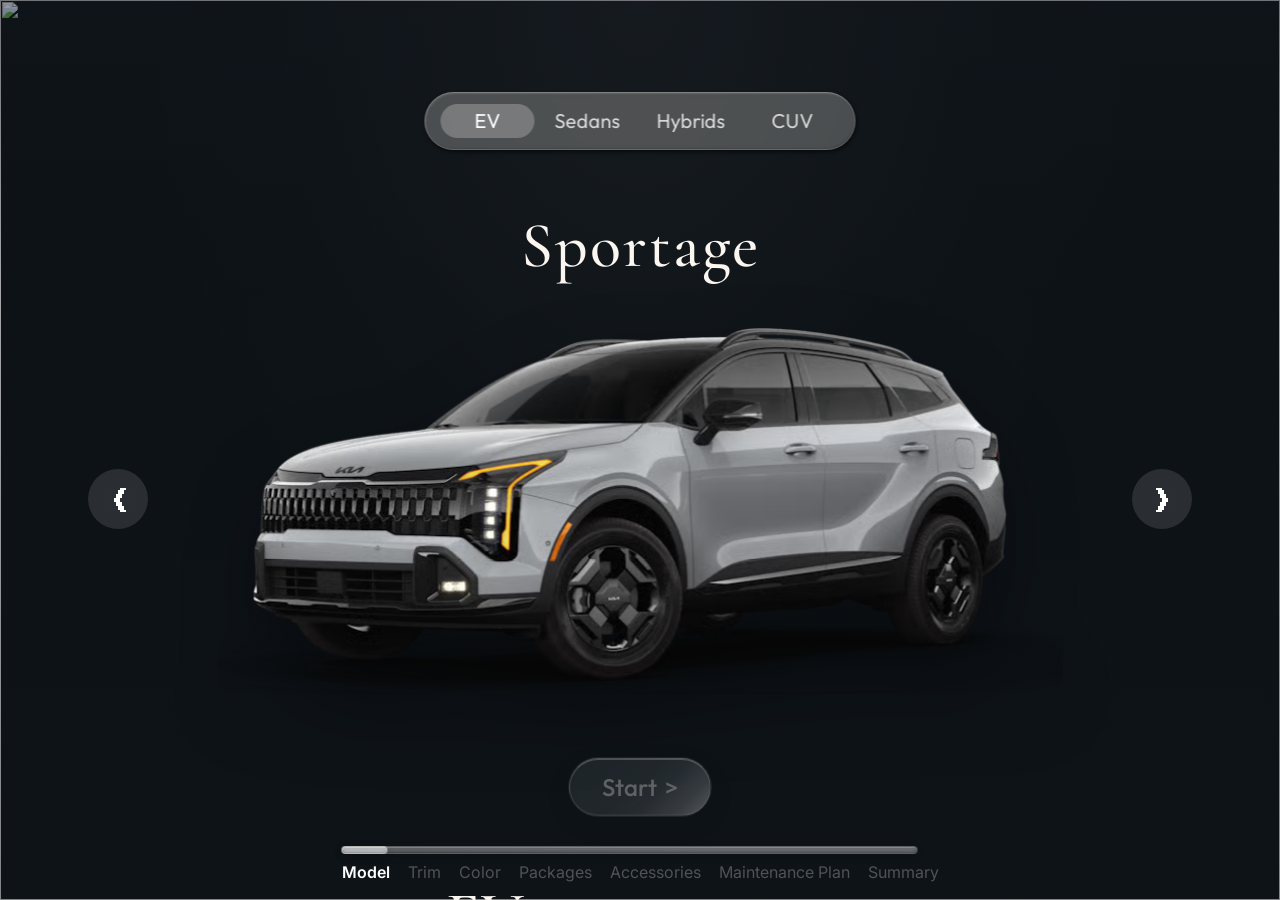
==== commit 4eac62a1: "Merge branch 'main' of https://github.com/yebina1/kia" ====
--- a/build.html
+++ b/build.html
@@ -48,11 +48,10 @@
 
                 <!-- 상단 tab 카테고리 영역 -->
                 <div class="hero_top_tabs" id="heroTopTabs" role="tablist" aria-label="Vehicle categories">
-                    <button type="button" class="active" data-category="suv" role="tab" aria-selected="true">SUV / CUV /
-                        MPV</button>
-                    <button type="button" data-category="hybrids" role="tab" aria-selected="false">Hybrids</button>
-                    <button type="button" data-category="ev" role="tab" aria-selected="false">EV</button>
-                    <button type="button" data-category="sedans" role="tab" aria-selected="false">Sedans</button>
+                    <button type="button" class="active" data-category="suv" role="tab" aria-selected="true">EV</button>
+                    <button type="button" data-category="hybrids" role="tab" aria-selected="false">Sedans</button>
+                    <button type="button" data-category="ev" role="tab" aria-selected="false">Hybrids</button>
+                    <button type="button" data-category="sedans" role="tab" aria-selected="false">CUV</button>
                 </div>
 
                 <!-- model 모델명 및 카드 이미지 영역 -->
@@ -345,6 +344,65 @@
                     </div>
                 </div>
 
+                <div class="hero_package_stage" id="heroPackageStage" aria-hidden="true">
+                    <div class="hero_package_intro">
+                        <h2 class="hero_package_title" id="heroPackageTitle">EV9</h2>
+                        <div class="hero_package_summary">
+                            <p class="hero_package_trim" id="heroPackageTrim">Land AWD</p>
+                            <p class="hero_package_price" id="heroPackagePrice">$68,900 Starting MSRP*</p>
+                            <p class="hero_package_lease" id="heroPackageLease">$648 / 36 mo est. lease payments*</p>
+                        </div>
+                    </div>
+
+                    <div class="hero_package_vehicle" id="heroPackageVehicle">
+                        <img id="heroPackageImage" src="./img/sub01_build/trim_lightLong.png" alt="EV9 Land AWD package preview" />
+                    </div>
+
+                    <section class="hero_package_panel" aria-labelledby="heroPackagePanelTitle">
+                        <h3 class="hero_package_panel_title" id="heroPackagePanelTitle">Packages</h3>
+                        <div class="hero_package_cards" id="heroPackageCards">
+                            <article class="hero_package_card" data-package-index="0">
+                                <div class="hero_package_card_top">
+                                    <div class="hero_package_card_heading">
+                                        <strong>7-Passenger Package</strong>
+                                        <span>$0</span>
+                                    </div>
+                                    <button type="button" class="hero_package_add_btn" aria-pressed="false">Add +</button>
+                                </div>
+                                <div class="hero_package_card_details">
+                                    <ul>
+                                        <li>2nd-row bench seating for 7 passengers</li>
+                                        <li>Flexible family-oriented cabin layout</li>
+                                    </ul>
+                                </div>
+                                <button type="button" class="hero_package_more_btn" aria-expanded="false">More</button>
+                            </article>
+
+                            <article class="hero_package_card" data-package-index="1">
+                                <div class="hero_package_card_top">
+                                    <div class="hero_package_card_heading">
+                                        <strong>Nightfall Edition Package</strong>
+                                        <span>$1,500</span>
+                                    </div>
+                                    <button type="button" class="hero_package_add_btn" aria-pressed="false">Add +</button>
+                                </div>
+                                <div class="hero_package_card_details">
+                                    <ul>
+                                        <li>Exclusive gloss black exterior accents</li>
+                                        <li>Distinctive dark-finish wheel design</li>
+                                    </ul>
+                                </div>
+                                <button type="button" class="hero_package_more_btn" aria-expanded="false">More</button>
+                            </article>
+                        </div>
+                    </section>
+
+                    <div class="hero_package_actions">
+                        <button type="button" class="hero_trim_action_btn hero_trim_action_btn_back" id="viewColorButton">&lt; View Color</button>
+                        <button type="button" class="hero_trim_action_btn" id="nextAccessoriesButton">Next Accessories &gt;</button>
+                    </div>
+                </div>
+
                 <button type="button" class="hero_start_btn dark_origin" id="startStepButton">Start</button>
 
                 <div class="hero_bottom_steps" id="heroBottomSteps">
--- a/css/common.css
+++ b/css/common.css
@@ -59,27 +59,27 @@
 }
 
 h1 {
+  font-size: 72px;
+}
+
+h2 {
+  font-size: 64px;
+}
+
+h3 {
   font-size: 56px;
 }
 
-h2 {
+h4 {
   font-size: 48px;
 }
 
-h3 {
-  font-size: 42px;
-}
-
-h4 {
+h5 {
+  font-size: 40px;
+}
+
+h6 {
   font-size: 32px;
-}
-
-h5 {
-  font-size: 28px;
-}
-
-h6 {
-  font-size: 24px;
 }
 
 button {
@@ -124,21 +124,64 @@
   outline: 0.5px solid rgba(255, 255, 255, 0.2);
   outline-offset: -0.5px;
   overflow: hidden;
-
-
 }
 
 .trans_origin2 {
-  background: rgba(12, 17, 21, 0.05);
-  backdrop-filter: blur(3px);
-  -webkit-backdrop-filter: blur(3px);
-  box-shadow:
-    inset 0px 1px 0.5px rgba(255, 255, 255, 0.4),
-    inset -1px -1.5px 2px rgba(0, 0, 0, 0.2),
-    1px 2px 4px rgba(0, 0, 0, 0.5);
-  border: 0.5px solid rgba(255, 255, 255, 0.15);
-
-
+  background: rgba(255, 255, 255, 0.04);
+
+  position: relative;
+  overflow: hidden;
+
+  border-radius: 555px;
+  border: 1px solid rgba(255,255,255,0.05);
+
+  box-shadow:
+    inset 0 1px 0 rgba(255,255,255,0.35),
+    inset 0 -2px 6px rgba(0,0,0,0.4),
+    0 8px 24px rgba(0,0,0,0.5);
+}
+
+.trans_origin2 > * {
+  position: relative;
+  z-index: 2;
+}
+
+.trans_origin2::before {
+  content: "";
+  position: absolute;
+  inset: -20px;
+
+  background: 
+    radial-gradient(circle at 30% 30%, rgba(255,255,255,0.01), transparent 40%),
+    radial-gradient(circle at 70% 70%, rgba(255,255,255,0.1), transparent 50%),
+    linear-gradient(135deg, #1a2228, #0C1115);
+
+  filter: blur(15px);
+  pointer-events: none;
+}
+
+.trans_origin2::after {
+  content: "";
+  position: absolute;
+  inset: 0;
+
+  background: linear-gradient(
+    135deg,
+    rgba(255,255,255,0.02) 0%,
+    rgba(255,255,255,0.03) 25%,
+    rgba(255,255,255,0.03) 45%,
+    transparent 65%
+  );
+
+  pointer-events: none;
+}
+
+.trans_origin2::before {
+  z-index: 0;
+}
+
+.trans_origin2::after {
+  z-index: 1;
 }
 
 .dark_origin {
@@ -250,12 +293,259 @@
   z-index: -1;
 }
 
-p.glass {
-  text-transform: uppercase;
-  text-align: center;
-  font-style: italic;
-  font-size: 360px;
-  font-weight: 900;
-  line-height: .75;
-  letter-spacing: -30px;
+/* header */
+header {
+  width: 100%;
+  position: fixed;
+  top: 0;
+  left: 0;
+  z-index: 1000;
+  transition: transform 0.4s ease-in-out;
+}
+
+/* 스크롤 다운 시 헤더 위로 숨김 처리 */
+header.hide {
+  transform: translateY(-100%);
+}
+
+header .inner {
+  width: 100%;
+  height: 98px;
+  display: flex;
+  justify-content: space-between;
+  align-items: center;
+  padding: 16px 32px;
+}
+
+header .inner h1 {
+  width: 100px;
+  height: 93px;
+  display: flex;
+  justify-content: center;
+  align-items: center;
+}
+
+header nav {
+  display: flex;
+  gap: 32px;
+  padding-inline: 32px;
+  border-radius: 555px;
+  font-family: var(--font-outfit);
+}
+
+header nav ul.gnb {
+  display: flex;
+
+}
+
+header nav ul.gnb>li {
+  position: relative;
+}
+
+header nav ul.gnb>li::after {
+  content: "";
+  position: absolute;
+  left: 0;
+  top: 100%;
+  width: 100%;
+  height: 20px; /* 틈 크기 */
+}
+
+header nav ul.gnb>li>a {
+  font-size: 24px;
+  text-transform: capitalize;
+  font-weight: 300;
+  color: var(--kia-white2);
+  padding: 16px;
+  display: block;
+}
+
+header nav ul.gnb>li:hover>a{
+  font-weight: 400;
+  color: var(--kia-white1);
+}
+
+header nav ul.gnb>li.on>a {
+  font-weight: 500;
+  color: var(--kia-white1)
+}
+
+header nav ul.gnb>li>ul.sub {
+  position: absolute;
+  top: 70px;
+  left: 50%;
+  transform: translateX(-50%);
+  padding: 8px 16px;
+  border-radius: 20px;
+  gap: 5px;
+  display: none;
+  border-radius: 555px;
+}
+
+header nav ul.gnb>li:hover>ul.sub {
+  display: flex;
+}
+
+header nav ul.gnb>li>ul.sub>li {
+  border-radius: 50px;
+}
+
+header nav ul.gnb>li>ul.sub>li>a {
+  display: block;
+  padding: 8px 16px;
+  width: 100%;
+  height: 100%;
+  white-space: nowrap;
+  font-weight: 300;
+  color: var(--kia-white2);
+}
+
+header nav ul.gnb>li>ul.sub>li.on>a {
+  color: var(--kia-white1);
+  font-size: 400;
+  background: rgba(251, 246, 239, 0.25);
+  backdrop-filter: blur(3px);
+  -webkit-backdrop-filter: blur(3px);
+  /* Highlight */
+  box-shadow:
+    inset 1px 2px 2px rgba(255, 255, 255, 0.117),
+    inset -1px -1.5px 2px rgba(0, 0, 0, 0.2),
+    inset 0 0 10px rgba(255, 255, 255, 0),
+    1px 2px 4px rgba(0, 0, 0, 0.6);
+  outline: 0.5px solid rgba(255, 255, 255, 0.2);
+  outline-offset: -0.5px;
+  overflow: hidden;
+  border-radius: 55px;
+}
+
+header nav ul.gnb>li>ul.sub>li>a:hover {
+  background: rgba(251, 246, 239, 0.25);
+  backdrop-filter: blur(3px);
+  -webkit-backdrop-filter: blur(3px);
+  /* Highlight */
+  box-shadow:
+    inset 1px 2px 2px rgba(255, 255, 255, 0.117),
+    inset -1px -1.5px 2px rgba(0, 0, 0, 0.2),
+    inset 0 0 10px rgba(255, 255, 255, 0),
+    1px 2px 4px rgba(0, 0, 0, 0.6);
+  outline: 0.5px solid rgba(255, 255, 255, 0.2);
+  outline-offset: -0.5px;
+  overflow: hidden;
+  border-radius: 55px;
+}
+
+footer .inner{
+    width: 100%;
+    padding: 120px;
+    display: flex;
+    justify-content: space-between;
+}
+
+footer .f_left{
+    display: flex;
+    flex-direction: column;
+    gap: 64px;
+}
+
+footer .f_left .l_top{
+    display: flex;
+    flex-direction: column;
+    gap: 24px;
+}
+
+footer .f_left .l_top b{
+    font-size: 24px;
+    font-weight: 600;
+    line-height: 1.3;
+}
+
+footer .f_left .l_top .f_date p{
+    line-height: 1.6;
+}
+
+footer .f_left .l_bottom{
+    padding-block: 18px;
+    display: flex;
+    flex-direction: column;
+    gap: 32px;
+}
+
+footer .f_left .l_bottom .f_fam{
+    position: relative;
+    width: 260px;
+}
+
+footer .f_left .l_bottom .f_fam strong{
+    display: flex;
+    justify-content: space-between;
+    padding: 8px 16px;
+    font-weight: 500;
+    line-height: 1.3;
+    text-transform: capitalize;
+    border-radius: 555px ;
+}
+
+footer .f_left .l_bottom .f_fam ul.fam{
+    position: absolute;
+    left: 0;
+    bottom: 54px;
+    width: 100%;
+    border-radius: 16px;
+    padding: 8px 16px;
+    display: flex;
+    flex-direction: column;
+    gap: 8px;
+    display: none;
+}
+
+footer .f_left .l_bottom .f_fam.on ul.fam{
+    display: flex;
+}
+
+footer .f_left .l_bottom .f_fam ul.fam li a{
+    line-height: 1.3;
+}
+
+footer .f_right{
+    width: 900px;
+    display: flex;
+    flex-direction: column;
+    justify-content: space-between;
+}
+
+footer .f_right .f_memu{
+    width: 100%;
+    display: flex;
+}
+
+footer .f_right .f_memu strong{
+    font-size: 24px;
+    font-style: normal;
+    font-weight: 600;
+    line-height: 1.3;
+}
+
+footer .f_right .f_memu article{
+    flex: 1;
+    display: flex;
+    flex-direction: column;
+    gap: 16px;
+}
+
+footer .f_right .f_memu article ul{
+    display: flex;
+    flex-direction: column;
+    gap: 8px;
+}
+
+footer .f_right .f_memu article ul li{
+    font-size: 16px;
+    line-height: 1.4;
+}
+
+footer .f_right .f_copy{
+    text-align: right;
+    font-size: 16px;
+    font-weight: 500;
+    line-height: 1.3;
 }
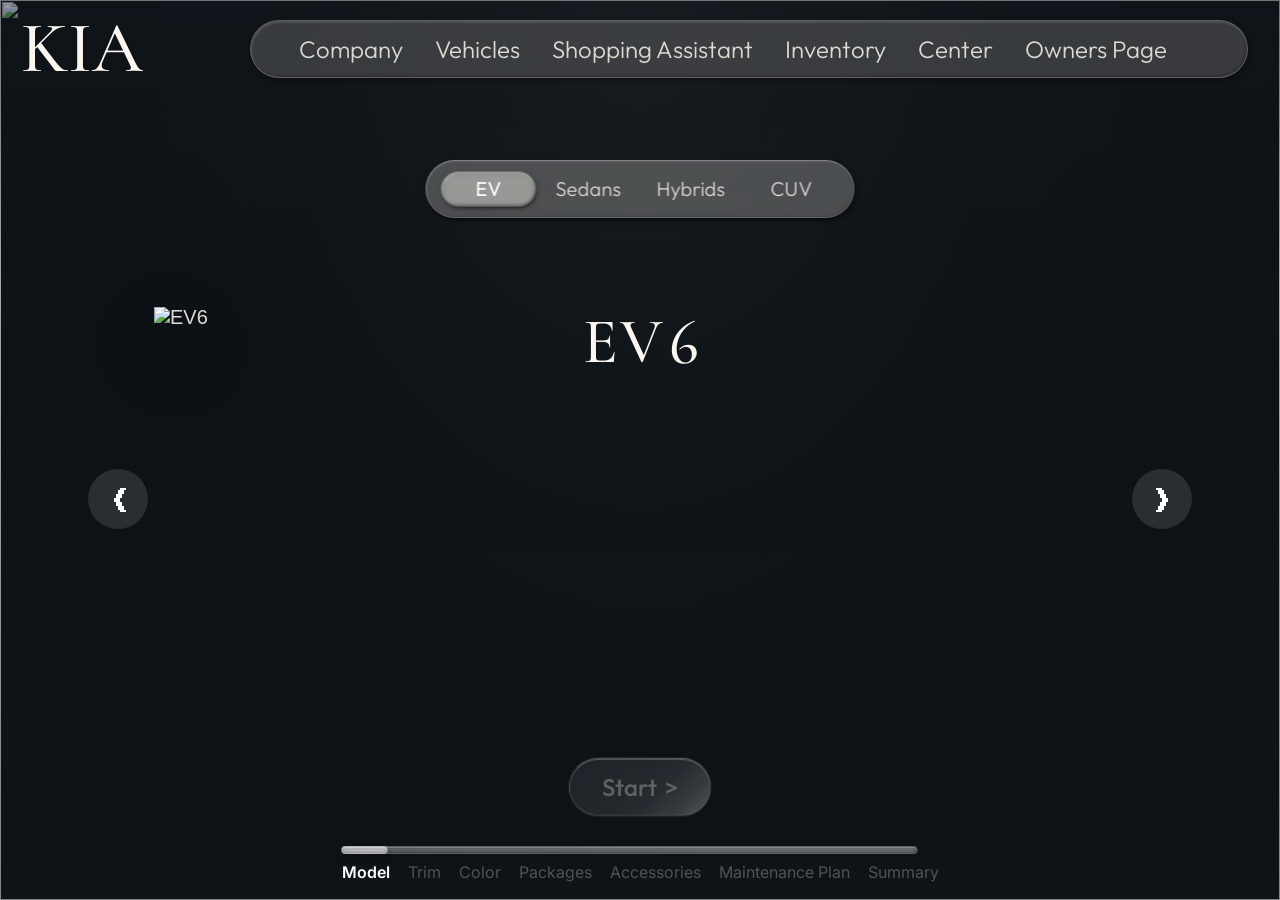
==== commit c1b1e9b3: "모델명 및 사진 크기 조정" ====
--- a/build.html
+++ b/build.html
@@ -5,34 +5,86 @@
     <meta charset="UTF-8">
     <meta name="viewport" content="width=device-width, initial-scale=1.0">
     <title>kia</title>
-    <!-- 가져온 css -->
-
-    <!-- 내 css -->
+
+    <!-- CSS -->
     <link rel="stylesheet" href="css/reset.css">
     <link rel="stylesheet" href="css/common.css">
     <link rel="stylesheet" href="css/sub01_build.css">
-    <!-- media css -->
     <link rel="stylesheet" href="css/common_media.css">
     <link rel="stylesheet" href="css/sub01_build_media.css">
-    <!-- 가져온 js -->
-
-
-    <!-- Basic Icons -->
+
+    <!-- Vendor -->
     <link href="https://cdn.boxicons.com/3.0.8/fonts/basic/boxicons.min.css" rel="stylesheet">
-    <!-- Filled Icons -->
     <link href="https://cdn.boxicons.com/3.0.8/fonts/filled/boxicons-filled.min.css" rel="stylesheet">
-    <!-- Brand Icons -->
     <link href="https://cdn.boxicons.com/3.0.8/fonts/brands/boxicons-brands.min.css" rel="stylesheet">
     <link href="https://unpkg.com/aos@2.3.1/dist/aos.css" rel="stylesheet">
     <link rel="stylesheet" href="https://cdn.jsdelivr.net/npm/swiper@11/swiper-bundle.min.css" />
 
-    <!-- 내 script -->
+    <!-- Script -->
     <script src="js/common.js" defer></script>
     <script src="js/sub01_build.js" defer></script>
 </head>
 
 <body>
     <div class="wrap build_wrap" style="--build-page-bg: url('./img/sub01_build/build_bg.png');">
+        <!-- Header -->
+        <header>
+            <div class="inner">
+                <h1>KIA</h1>
+                <nav class="glass_bg2">
+                    <ul class="gnb">
+                        <li>
+                            <a href="">company</a>
+                            <ul class="sub trans_origin2">
+                                <li><a href="">why kia</a></li>
+                                <li><a href="">safety</a></li>
+                                <li><a href="">kia media</a></li>
+                                <li><a href="">event</a></li>
+                            </ul>
+                        </li>
+                        <li>
+                            <a href="">vehicles</a>
+                            <ul class="sub trans_origin2">
+                                <li><a href="">EV</a></li>
+                                <li><a href="">sedan</a></li>
+                                <li><a href="">Hybrid</a></li>
+                                <li><a href="">CUV</a></li>
+                            </ul>
+                        </li>
+                        <li>
+                            <a href="">shopping assistant</a>
+                            <ul class="sub trans_origin2">
+                                <li><a href="">build my kia</a></li>
+                                <li><a href="">kia recommended</a></li>
+                                <li><a href="">payment calculater</a></li>
+                                <li><a href="">traid in</a></li>
+                                <li><a href="">easy buy</a></li>
+                                <li><a href="">certified pre-owned</a></li>
+                                <li><a href="">sub shop</a></li>
+                            </ul>
+                        </li>
+                        <li>
+                            <a href="">inventory</a>
+                        </li>
+                        <li>
+                            <a href="">center</a>
+                            <ul class="sub trans_origin2">
+                                <li><a href="">map</a></li>
+                                <li><a href="">kia connect</a></li>
+                                <li><a href="">consultation</a></li>
+                                <li><a href="">FAQ </a></li>
+                            </ul>
+                        </li>
+                        <li>
+                            <a href="">owners page</a>
+                        </li>
+                    </ul>
+                    <div class="icons"></div>
+                </nav>
+            </div>
+        </header>
+
+        <!-- Build Hero -->
         <section class="hero" id="heroSection" data-default-bg="./img/sub01_build/build_bg.png">
             <div class="hero_bg" aria-hidden="true">
                 <img id="heroBgImage" src="./img/sub01_build/build_bg.png" alt="" />
@@ -41,26 +93,28 @@
             <div class="hero_header_space"></div>
 
             <div class="hero_visual" id="heroVisual">
+                
+                <!-- Shared Stage Header -->
                 <div class="hero_trim_header" id="heroTrimHeader" aria-hidden="true">
                     <div class="hero_trim_header_logo" aria-hidden="true"></div>
                     <div class="hero_trim_header_nav" aria-hidden="true"></div>
                 </div>
 
-                <!-- 상단 tab 카테고리 영역 -->
+                <!-- Model Category Tabs -->
                 <div class="hero_top_tabs" id="heroTopTabs" role="tablist" aria-label="Vehicle categories">
-                    <button type="button" class="active" data-category="suv" role="tab" aria-selected="true">EV</button>
-                    <button type="button" data-category="hybrids" role="tab" aria-selected="false">Sedans</button>
-                    <button type="button" data-category="ev" role="tab" aria-selected="false">Hybrids</button>
+                    <button type="button" class="active" data-category="ev" role="tab" aria-selected="true">EV</button>
+                    <button type="button" data-category="suv" role="tab" aria-selected="false">Sedans</button>
+                    <button type="button" data-category="hybrids" role="tab" aria-selected="false">Hybrids</button>
                     <button type="button" data-category="sedans" role="tab" aria-selected="false">CUV</button>
                 </div>
 
-                <!-- model 모델명 및 카드 이미지 영역 -->
+                <!-- Hidden Catalog Data -->
                 <div class="hero_catalog" id="heroCatalog" aria-hidden="true">
                     <section class="hero_category_panel" data-category="suv">
                         <ul class="hero_car_list">
                             <li>
                                 <h2>Sportage</h2>
-                                <img src="./img/sub01_build/list_sportage.png" alt="Sportage" />
+                                <img src="./img/sub01_build/Build_sportage.png" alt="Sportage" />
                             </li>
                         </ul>
                     </section>
@@ -69,7 +123,7 @@
                         <ul class="hero_car_list">
                             <li>
                                 <h2 class="hero_car_name hero_car_name_sorento_hybrid">Sorento Hybrid</h2>
-                                <img src="./img/sub01_build/list_sorentoHb.png" alt="Sorento Hybrid" />
+                                <img src="./img/sub01_build/build_sorentoHb.png" alt="Sorento Hybrid" />
                             </li>
                         </ul>
                     </section>
@@ -77,14 +131,12 @@
                     <section class="hero_category_panel" data-category="ev">
                         <ul class="hero_car_list">
                             <li>
-                                <h2 class="hero_car_name">EV<span
-                                        class="hero_title_suffix hero_title_suffix_ev_6">6</span></h2>
-                                <img src="./img/sub01_build/list_ev6.png" alt="EV6" />
+                                <h2 class="hero_car_name">EV<span class="hero_title_suffix hero_title_suffix_ev_6">6</span></h2>
+                                <img src="./img//sub01_build/Build_ev6.png" alt="EV6" />
                             </li>
                             <li>
-                                <h2 class="hero_car_name">EV<span
-                                        class="hero_title_suffix hero_title_suffix_ev_9">9</span></h2>
-                                <img src="./img/sub01_build/trim_lightLong.png" alt="EV9" />
+                                <h2 class="hero_car_name">EV<span class="hero_title_suffix hero_title_suffix_ev_9">9</span></h2>
+                                <img src="./img/sub01_build/Build_ev9.png" alt="EV9" />
                             </li>
                         </ul>
                     </section>
@@ -92,21 +144,18 @@
                     <section class="hero_category_panel" data-category="sedans">
                         <ul class="hero_car_list">
                             <li>
-                                <h2 class="hero_car_name">K<span class="hero_title_suffix hero_title_suffix_k4">4</span>
-                                </h2>
-                                <img src="./img/sub01_build/list_k4.png" alt="K4" />
+                                <h2 class="hero_car_name">K<span class="hero_title_suffix hero_title_suffix_k4">4</span></h2>
+                                <img src="./img/sub01_build/Build_K4.png" alt="K4" />
                             </li>
                         </ul>
                     </section>
                 </div>
 
-                <!-- 단계바 모델 선택 시 리셋되는 영역 -->
-
+                <!-- 1. Model Stage -->
                 <div class="hero_model_stage" id="heroModelStage">
                     <div class="hero_center">
                         <h2 class="hero_title" id="heroTitle">Sportage</h2>
 
-                        <!-- 차량 사진 옆 좌우 버튼 -->
                         <button class="hero_arrow hero_arrow_left" id="prevCar" type="button" aria-label="이전">
                             &#10094;
                         </button>
@@ -114,13 +163,13 @@
                             &#10095;
                         </button>
 
-                        <!-- 모델 선택 화면용 차량 이미지 -->
                         <div class="hero_car">
-                            <img id="heroCarImage" src="./img/sub01_build/trim_light.png" alt="SUV sample image" />
-                        </div>
-                    </div>
-                </div>
-
+                            <img id="heroCarImage" src="./img/sub01_build/trim_light.png" alt="ev9 image" />
+                        </div>
+                    </div>
+                </div>
+
+                <!-- 2. Trim Stage -->
                 <div class="hero_trim_stage" id="heroTrimStage" aria-hidden="true">
                     <div class="hero_trim_intro">
                         <h2 class="hero_trim_title" id="heroTrimTitle">EV9</h2>
@@ -132,23 +181,21 @@
                     </div>
 
                     <div class="hero_trim_vehicle">
-                        <img id="heroTrimImage" src="./img/sub01_build/trim_lightLong.png" alt="EV9 Light RWD" />
-                    </div>
-                    <!-- trim -->
+                        <img id="heroTrimImage" src="./img/sub01_build/trim_light.png" alt="EV9 Light RWD" />
+                    </div>
+
                     <section class="hero_trim_panel" aria-label="Trim options">
                         <h3 class="hero_trim_panel_title">Trim</h3>
                         <div class="hero_trim_cards" id="heroTrimCards">
                             <article class="hero_trim_card selected expanded" data-trim-index="0">
-                                <img class="hero_trim_card_asset" src="./img/sub01_build/trim_lightLong.png"
-                                    alt="EV9 Light RWD" />
+                                <img class="hero_trim_card_asset" src="./img/sub01_build/trim_light.png" alt="EV9 Light RWD" />
                                 <div class="hero_trim_card_meta">
                                     <p class="hero_trim_card_price">$54,900 Starting MSRP*</p>
                                     <p class="hero_trim_card_lease">$491 / 36 mo est. lease payments*</p>
                                 </div>
                                 <div class="hero_trim_card_head">
                                     <strong>Light RWD</strong>
-                                    <button type="button" class="hero_trim_select_btn"
-                                        aria-pressed="true">Select</button>
+                                    <button type="button" class="hero_trim_select_btn" aria-pressed="true">Select</button>
                                 </div>
                                 <div class="hero_trim_card_details">
                                     <ul>
@@ -162,16 +209,14 @@
                             </article>
 
                             <article class="hero_trim_card" data-trim-index="1">
-                                <img class="hero_trim_card_asset" src="./img/sub01_build/trim_lightLong.png"
-                                    alt="EV9 Light Long Range RWD" />
+                                <img class="hero_trim_card_asset" src="./img/sub01_build/trim_light.png" alt="EV9 Light Long Range RWD" />
                                 <div class="hero_trim_card_meta">
                                     <p class="hero_trim_card_price">$57,900 Starting MSRP*</p>
                                     <p class="hero_trim_card_lease">$511 / 36 mo est. lease payments*</p>
                                 </div>
                                 <div class="hero_trim_card_head">
                                     <strong>Light Long Range RWD</strong>
-                                    <button type="button" class="hero_trim_select_btn"
-                                        aria-pressed="false">Select</button>
+                                    <button type="button" class="hero_trim_select_btn" aria-pressed="false">Select</button>
                                 </div>
                                 <div class="hero_trim_card_details">
                                     <ul>
@@ -185,16 +230,14 @@
                             </article>
 
                             <article class="hero_trim_card" data-trim-index="2">
-                                <img class="hero_trim_card_asset" src="./img/sub01_build/trim_wind.png"
-                                    alt="EV9 Wind AWD" />
+                                <img class="hero_trim_card_asset" src="./img/sub01_build/trim_wind.png" alt="EV9 Wind AWD" />
                                 <div class="hero_trim_card_meta">
                                     <p class="hero_trim_card_price">$63,900 Starting MSRP*</p>
                                     <p class="hero_trim_card_lease">$560 / 36 mo est. lease payments*</p>
                                 </div>
                                 <div class="hero_trim_card_head">
                                     <strong>Wind AWD</strong>
-                                    <button type="button" class="hero_trim_select_btn"
-                                        aria-pressed="false">Select</button>
+                                    <button type="button" class="hero_trim_select_btn" aria-pressed="false">Select</button>
                                 </div>
                                 <div class="hero_trim_card_details">
                                     <ul>
@@ -209,16 +252,14 @@
                             </article>
 
                             <article class="hero_trim_card" data-trim-index="3">
-                                <img class="hero_trim_card_asset" src="./img/sub01_build/trim_light.png"
-                                    alt="EV9 Land AWD" />
+                                <img class="hero_trim_card_asset" src="./img/sub01_build/trim_land.png" alt="EV9 Land AWD" />
                                 <div class="hero_trim_card_meta">
                                     <p class="hero_trim_card_price">$68,900 Starting MSRP*</p>
-                                    <p class="hero_trim_card_lease">$560 / 36 mo est. lease payments*</p>
+                                    <p class="hero_trim_card_lease">$648 / 36 mo est. lease payments*</p>
                                 </div>
                                 <div class="hero_trim_card_head">
                                     <strong>Land AWD</strong>
-                                    <button type="button" class="hero_trim_select_btn"
-                                        aria-pressed="false">Select</button>
+                                    <button type="button" class="hero_trim_select_btn" aria-pressed="false">Select</button>
                                 </div>
                                 <div class="hero_trim_card_details">
                                     <ul>
@@ -233,16 +274,14 @@
                             </article>
 
                             <article class="hero_trim_card" data-trim-index="4">
-                                <img class="hero_trim_card_asset" src="./img/sub01_build/trim_light.png"
-                                    alt="EV9 GT-Line AWD" />
+                                <img class="hero_trim_card_asset" src="./img/sub01_build/trim_gt.png" alt="EV9 GT-Line AWD" />
                                 <div class="hero_trim_card_meta">
                                     <p class="hero_trim_card_price">$71,900 Starting MSRP*</p>
-                                    <p class="hero_trim_card_lease">$648 / 36 mo est. lease payments*</p>
+                                    <p class="hero_trim_card_lease">$677 / 36 mo est. lease payments*</p>
                                 </div>
                                 <div class="hero_trim_card_head">
                                     <strong>GT-Line AWD</strong>
-                                    <button type="button" class="hero_trim_select_btn"
-                                        aria-pressed="false">Select</button>
+                                    <button type="button" class="hero_trim_select_btn" aria-pressed="false">Select</button>
                                 </div>
                                 <div class="hero_trim_card_details">
                                     <ul>
@@ -264,76 +303,71 @@
                     </div>
                 </div>
 
+                <!-- 3. Color Stage -->
                 <div class="hero_color_stage" id="heroColorStage" aria-hidden="true">
                     <div class="hero_color_intro">
                         <h2 class="hero_color_title" id="heroColorTitle">EV9</h2>
                         <div class="hero_color_summary">
-                            <p class="hero_color_trim" id="heroColorTrim">Light RWD</p>
-                            <p class="hero_color_price" id="heroColorPrice">$54,900 Starting MSRP*</p>
-                            <p class="hero_color_lease" id="heroColorLease">$491 / 36 mo est. lease payments*</p>
+                            <p class="hero_color_trim" id="heroColorTrim">EV9 Land AWD</p>
+                            <p class="hero_color_price" id="heroColorPrice">$68,900 Starting MSRP*</p>
+                            <p class="hero_color_lease" id="heroColorLease">$648 / 36 mo est. lease payments*</p>
                         </div>
                     </div>
 
                     <div class="hero_color_vehicle" id="heroColorVehicle">
-                        <img id="heroColorImage" src="./img/sub01_build/trim_lightLong.png" alt="EV9 Light RWD exterior" />
-                        <div class="hero_color_seat_preview" id="heroSeatPreview" aria-hidden="true"></div>
+                        <img id="heroColorImage" src="./img/sub01_build/trim_land.png" alt="EV9 Land AWD exterior" />
+                        <div class="hero_color_seat_preview" id="heroSeatPreview" aria-hidden="true">
+                            <img id="heroSeatPreviewImage" src="./img/sub01_build/seat_BlackGray1.png" alt="Black and Dark Gray seat trim preview" />
+                        </div>
                     </div>
 
                     <div class="hero_color_panels">
                         <section class="hero_color_panel" aria-labelledby="heroExteriorPanelTitle">
                             <h3 class="hero_color_panel_title" id="heroExteriorPanelTitle">Exterior</h3>
-                            <p class="hero_color_choice_name" id="heroExteriorName">Panthera Metal</p>
-                            <p class="hero_color_choice_price" id="heroExteriorPrice"></p>
-                            <div class="hero_color_swatches" id="heroExteriorSwatches">
-                                <button type="button" class="hero_color_swatch is-selected" data-type="exterior"
-                                    data-name="Panthera Metal" data-price="" data-theme="#4e4b47"
-                                    aria-label="Panthera Metal"
-                                    style="--swatch-base: linear-gradient(135deg, #6d6760, #413d38);"></button>
-                                <button type="button" class="hero_color_swatch" data-type="exterior"
-                                    data-name="Glacial White Pearl" data-price="+$695" data-theme="#d8dde7"
-                                    aria-label="Glacial White Pearl"
-                                    style="--swatch-base: linear-gradient(135deg, #f7fbff, #d7dfea);"></button>
-                                <button type="button" class="hero_color_swatch" data-type="exterior"
-                                    data-name="Ivory Silver" data-price="" data-theme="#b4b5b8"
-                                    aria-label="Ivory Silver"
-                                    style="--swatch-base: linear-gradient(135deg, #d7d8da, #8b8d93);"></button>
-                                <button type="button" class="hero_color_swatch" data-type="exterior"
-                                    data-name="Ocean Blue" data-price="+$695" data-theme="#1573ab"
-                                    aria-label="Ocean Blue"
-                                    style="--swatch-base: linear-gradient(135deg, #0d9be0, #125684);"></button>
-                                <button type="button" class="hero_color_swatch" data-type="exterior"
-                                    data-name="Road Rider Brown" data-price="+$1,500" data-theme="#655948"
-                                    aria-label="Road Rider Brown"
-                                    style="--swatch-base: linear-gradient(135deg, #786955, #4c4338);"></button>
-                                <button type="button" class="hero_color_swatch" data-type="exterior"
-                                    data-name="Wolf Gray" data-price="" data-theme="#c5c8d2"
-                                    aria-label="Wolf Gray"
-                                    style="--swatch-base: linear-gradient(135deg, #d6d9e2, #aab0bb);"></button>
-                                <button type="button" class="hero_color_swatch" data-type="exterior"
-                                    data-name="Ebony Black" data-price="+$695" data-theme="#111111"
-                                    aria-label="Ebony Black"
-                                    style="--swatch-base: linear-gradient(135deg, #232323, #030303);"></button>
+                            <div class="hero_color_frame">
+                                <div class="hero_color_choice_row">
+                                    <p class="hero_color_choice_name" id="heroExteriorName">Panthera Metal</p>
+                                    <p class="hero_color_choice_price" id="heroExteriorPrice"></p>
+                                </div>
+                                <div class="hero_color_swatches" id="heroExteriorSwatches">
+                                    <button type="button" class="hero_color_swatch hero_color_swatch_panthera is-selected" data-type="exterior" data-name="Panthera Metal" data-price="" data-image-id="colorAssetPanthera" aria-label="Panthera Metal"></button>
+                                    <button type="button" class="hero_color_swatch hero_color_swatch_white_pearl" data-type="exterior" data-name="Glacial White Pearl" data-price="+$695" data-image-id="colorAssetWhitePearl" aria-label="Glacial White Pearl"></button>
+                                    <button type="button" class="hero_color_swatch hero_color_swatch_ivory_silver" data-type="exterior" data-name="Ivory Silver" data-price="" data-image-id="colorAssetIvorySilver" aria-label="Ivory Silver"></button>
+                                    <button type="button" class="hero_color_swatch hero_color_swatch_ocean_blue" data-type="exterior" data-name="Ocean Blue" data-price="+$695" data-image-id="colorAssetOceanBlue" aria-label="Ocean Blue"></button>
+                                    <button type="button" class="hero_color_swatch hero_color_swatch_road_rider_brown" data-type="exterior" data-name="Road Rider Brown" data-price="+$1,500" data-image-id="colorAssetRoadRiderBrown" aria-label="Road Rider Brown"></button>
+                                    <button type="button" class="hero_color_swatch hero_color_swatch_wolf_gray" data-type="exterior" data-name="Wolf Gray" data-price="" data-image-id="colorAssetWolfGray" aria-label="Wolf Gray"></button>
+                                    <button type="button" class="hero_color_swatch hero_color_swatch_ebony_black" data-type="exterior" data-name="Ebony Black" data-price="+$695" data-image-id="colorAssetEbonyBlack" aria-label="Ebony Black"></button>
+                                </div>
+                            </div>
+                            <div class="hero_color_vehicle_assets" aria-hidden="true" hidden>
+                                <img id="colorAssetPanthera" src="./img/sub01_build/trim_land.png" alt="EV9 Panthera Metal exterior" />
+                                <img id="colorAssetWhitePearl" src="./img/sub01_build/whitePearl1.png" alt="EV9 Glacial White Pearl exterior" />
+                                <img id="colorAssetIvorySilver" src="./img/sub01_build/ivorySilver2.png" alt="EV9 Ivory Silver exterior" />
+                                <img id="colorAssetOceanBlue" src="./img/sub01_build/oceanBlue3.png" alt="EV9 Ocean Blue exterior" />
+                                <img id="colorAssetRoadRiderBrown" src="./img/sub01_build/brown4.png" alt="EV9 Road Rider Brown exterior" />
+                                <img id="colorAssetWolfGray" src="./img/sub01_build/wolfGray5.png" alt="EV9 Wolf Gray exterior" />
+                                <img id="colorAssetEbonyBlack" src="./img/sub01_build/black6.png" alt="EV9 Ebony Black exterior" />
                             </div>
                         </section>
 
                         <section class="hero_color_panel" aria-labelledby="heroInteriorPanelTitle">
                             <h3 class="hero_color_panel_title" id="heroInteriorPanelTitle">Interior</h3>
-                            <p class="hero_color_choice_name hero_color_choice_name_interior" id="heroInteriorName">
-                                Black &amp; Dark Gray Quilted Stripes SynTex Seat Trim
-                            </p>
-                            <div class="hero_color_swatches hero_color_swatches_interior" id="heroInteriorSwatches">
-                                <button type="button" class="hero_color_swatch hero_color_swatch_interior is-selected"
-                                    data-type="interior"
-                                    data-name="Black &amp; Dark Gray Quilted Stripes SynTex Seat Trim"
-                                    data-preview="linear-gradient(135deg, #1e1f21 0%, #47484d 48%, #9fa1a6 100%)"
-                                    aria-label="Black and Dark Gray seat trim"
-                                    style="--swatch-base: linear-gradient(135deg, #101113 0%, #404249 50%, #8f939a 100%);"></button>
-                                <button type="button" class="hero_color_swatch hero_color_swatch_interior"
-                                    data-type="interior"
-                                    data-name="Dark Gray &amp; Light Gray Quilted Stripes SynTex Seat Trim"
-                                    data-preview="linear-gradient(135deg, #5b5c62 0%, #a9abb2 48%, #d9dbe0 100%)"
-                                    aria-label="Dark Gray and Light Gray seat trim"
-                                    style="--swatch-base: linear-gradient(135deg, #4e5057 0%, #b0b4bc 52%, #e1e4ea 100%);"></button>
+                            <div class="hero_color_frame">
+                                <p class="hero_color_choice_name hero_color_choice_name_interior" id="heroInteriorName">
+                                    Black &amp; Dark Gray Quilted Stripes SynTex Seat Trim
+                                </p>
+                                <div class="hero_color_swatches hero_color_swatches_interior" id="heroInteriorSwatches">
+                                    <button type="button" class="hero_color_swatch hero_color_swatch_interior hero_color_swatch_interior_black_gray is-selected" data-type="interior" data-name="Black &amp; Dark Gray Quilted Stripes SynTex Seat Trim" data-image-id="seatAssetBlackGray" aria-label="Black and Dark Gray seat trim">
+                                        <img src="img/sub01_build/seat_color1.png" alt="Black and Dark Gray seat trim swatch" />
+                                    </button>
+                                    <button type="button" class="hero_color_swatch hero_color_swatch_interior hero_color_swatch_interior_dark_light_gray" data-type="interior" data-name="Dark Gray &amp; Light Gray Quilted Stripes SynTex Seat Trim" data-image-id="seatAssetDarkLightGray" aria-label="Dark Gray and Light Gray seat trim">
+                                        <img src="./img/sub01_build/seat_color2.png" alt="Dark Gray and Light Gray seat trim swatch" />
+                                    </button>
+                                </div>
+                            </div>
+                            <div class="hero_color_seat_assets" aria-hidden="true" hidden>
+                                <img id="seatAssetBlackGray" src="img/sub01_build/seat_BlackGray1.png" alt="Black and Dark Gray seat trim preview" />
+                                <img id="seatAssetDarkLightGray" src="./img/sub01_build/seat_DarkGray2.png" alt="Dark Gray and Light Gray seat trim preview" />
                             </div>
                         </section>
                     </div>
@@ -344,6 +378,7 @@
                     </div>
                 </div>
 
+                <!-- 4. Packages Stage -->
                 <div class="hero_package_stage" id="heroPackageStage" aria-hidden="true">
                     <div class="hero_package_intro">
                         <h2 class="hero_package_title" id="heroPackageTitle">EV9</h2>
@@ -403,6 +438,7 @@
                     </div>
                 </div>
 
+                <!-- Start / Progress -->
                 <button type="button" class="hero_start_btn dark_origin" id="startStepButton">Start</button>
 
                 <div class="hero_bottom_steps" id="heroBottomSteps">
@@ -412,8 +448,7 @@
                     </div>
 
                     <div class="hero_bottom_tabs" role="tablist" aria-label="Build steps">
-                        <button type="button" class="active" data-step="0" role="tab"
-                            aria-selected="true">Model</button>
+                        <button type="button" class="active" data-step="0" role="tab" aria-selected="true">Model</button>
                         <button type="button" data-step="1" role="tab" aria-selected="false">Trim</button>
                         <button type="button" data-step="2" role="tab" aria-selected="false">Color</button>
                         <button type="button" data-step="3" role="tab" aria-selected="false">Packages</button>
@@ -424,5 +459,7 @@
                 </div>
             </div>
         </section>
-    </div> <!-- //.wrap -->
+    </div>
 </body>
+
+</html>
--- a/css/common.css
+++ b/css/common.css
@@ -357,15 +357,24 @@
   font-weight: 300;
   color: var(--kia-white2);
   padding: 16px;
-  display: block;
-}
-
-header nav ul.gnb>li:hover>a{
+  display: flex;
+  justify-content: center;
+  align-items: center;
+  text-align: center;
+}
+
+header nav ul.gnb>li:hover>a,
+header nav ul.gnb>li:hover>a>i{
   font-weight: 400;
   color: var(--kia-white1);
 }
 
-header nav ul.gnb>li.on>a {
+header nav ul.gnb>li>a>i{
+  font-size: 24px;
+}
+
+header nav ul.gnb>li.on>a,
+header nav ul.gnb>li.on>a>i {
   font-weight: 500;
   color: var(--kia-white1)
 }
@@ -434,6 +443,21 @@
   border-radius: 55px;
 }
 
+header nav .icons{
+  display: flex;
+  gap: 16px;
+  align-items: center;
+}
+
+header nav .icons img{
+  width: 24px;
+  height: 24px;
+}
+
+header nav .icons i{
+  font-size: 26px;
+}
+
 footer .inner{
     width: 100%;
     padding: 120px;
--- a/css/sub01_build.css
+++ b/css/sub01_build.css
@@ -47,6 +47,25 @@
 }
 
 .hero {
+  --hero-swatch-width: 66px;
+  --hero-swatch-height: 34px;
+  --hero-color-frame-padding-block: 32px;
+  --hero-color-frame-padding-inline: 16px;
+  --hero-vehicle-max-width: 1140px;
+  --hero-model-vehicle-width: min(76vw, var(--hero-vehicle-max-width));
+  --hero-stage-vehicle-width: min(100%, var(--hero-vehicle-max-width));
+  --hero-title-offset-y: 80px;
+  /* 모델 페이지 모델명 위치 수정 가능 */
+  --hero-stage-actions-left: 40px;
+  --hero-stage-actions-right: 0;
+  --hero-stage-actions-bottom: -96px;
+  --hero-stage-actions-gap: 64px;
+  --hero-stage-steps-left: calc(64px + (971px / 2));
+  --hero-stage-steps-bottom: 24px;
+  --hero-stage-steps-transform: translateX(-50%);
+  --hero-stage-steps-width: fit-content;
+  --hero-stage-steps-max-width: none;
+  --hero-stage-steps-tabs-gap: 20px;
   width: 100%;
   min-height: 100vh;
   padding: 0;
@@ -122,7 +141,7 @@
 
 .hero_top_tabs {
   position: absolute;
-  top: 28px;
+  top: 96px;
   left: 50%;
   transform: translateX(-50%);
   z-index: 4;
@@ -145,6 +164,7 @@
   overflow: hidden;
 }
 
+
 .hero_trim_header {
   position: absolute;
   top: 16px;
@@ -251,6 +271,25 @@
   display: grid;
 }
 
+.hero_package_stage {
+  position: absolute;
+  inset: 120px 64px 120px;
+  display: none;
+  grid-template-columns: minmax(860px, 971px) minmax(420px, 1fr);
+  grid-template-rows: auto minmax(0, 1fr) auto;
+  grid-template-areas:
+    "intro panel"
+    "vehicle panel"
+    "bottom bottom";
+  column-gap: 40px;
+  row-gap: 24px;
+  z-index: 4;
+}
+
+.hero_package_stage.is-visible {
+  display: grid;
+}
+
 .hero_color_intro {
   grid-area: intro;
   max-width: 420px;
@@ -295,7 +334,7 @@
   position: relative;
   align-self: end;
   justify-self: start;
-  width: min(100%, 971px);
+  width: var(--hero-stage-vehicle-width);
   margin-top: -24px;
 }
 
@@ -308,9 +347,9 @@
 
 .hero_color_seat_preview {
   position: absolute;
-  right: 140px;
-  bottom: -24px;
-  width: 152px;
+  right: 48px;
+  bottom: 16px;
+  width: 208px;
   aspect-ratio: 1;
   border-radius: 50%;
   border: 3px solid rgba(255, 255, 255, 0.88);
@@ -320,6 +359,13 @@
   box-shadow:
     0 18px 36px rgba(0, 0, 0, 0.18),
     inset 0 0 0 8px rgba(255, 255, 255, 0.08);
+  overflow: hidden;
+}
+
+.hero_color_seat_preview img {
+  width: 100%;
+  height: 100%;
+  object-fit: cover;
 }
 
 .hero_color_panels {
@@ -344,7 +390,7 @@
 
 .hero_color_panel_title {
   margin: 0 0 20px;
-  font-size: 28px;
+  font-size: 40px;
 }
 
 .hero_color_choice_name,
@@ -354,9 +400,23 @@
   color: #fbf6ef;
 }
 
+.hero_color_choice_row {
+  display: flex;
+  align-items: center;
+  gap: 24px;
+  white-space: nowrap;
+}
+
+.hero_color_frame {
+  display: flex;
+  flex-direction: column;
+  gap: 16px;
+  padding: var(--hero-color-frame-padding-block) var(--hero-color-frame-padding-inline);
+}
+
 .hero_color_choice_name {
-  margin-bottom: 10px;
-  font-size: 16px;
+  font-family: "Inter", sans-serif;
+  font-size: 24px;
   font-weight: 500;
 }
 
@@ -366,9 +426,11 @@
 
 .hero_color_choice_price {
   min-height: 20px;
-  margin-bottom: 14px;
-  font-size: 14px;
-  color: rgba(251, 246, 239, 0.78);
+  margin-left: auto;
+  font-family: "Outfit", sans-serif;
+  font-size: 24px;
+  font-weight: 500;
+  color: var(--kia-white1);
 }
 
 .hero_color_swatches {
@@ -384,8 +446,9 @@
 
 .hero_color_swatch {
   position: relative;
-  width: 38px;
-  height: 26px;
+  width: var(--hero-swatch-width);
+  height: var(--hero-swatch-height);
+  flex: 0 0 var(--hero-swatch-width);
   border-radius: 999px;
   background: var(--swatch-base);
   border: 1px solid rgba(255, 255, 255, 0.2);
@@ -403,34 +466,289 @@
 }
 
 .hero_color_swatch.is-selected {
-  border-color: rgba(255, 255, 255, 0.88);
+  border-color: rgba(255, 255, 255, 0.22);
   box-shadow:
     inset 0 1px 1px rgba(255, 255, 255, 0.15),
-    0 0 0 2px rgba(255, 255, 255, 0.2);
+    0 0 0 2px rgba(255, 255, 255, 0.88);
 }
 
 .hero_color_swatch.is-selected::after {
-  content: "";
-  position: absolute;
-  inset: 0;
-  margin: auto;
-  width: 8px;
-  height: 8px;
-  border-right: 1.5px solid #fff;
-  border-bottom: 1.5px solid #fff;
-  transform: rotate(45deg) translate(-1px, -1px);
+  content: none;
+}
+
+.hero_color_swatch_ivory_silver.is-selected,
+.hero_color_swatch_white_pearl.is-selected,
+.hero_color_swatch_wolf_gray.is-selected {
+  border-color: rgba(18, 18, 18, 0.18);
+  box-shadow:
+    inset 0 1px 1px rgba(255, 255, 255, 0.15),
+    0 0 0 2px var(--kia-black);
+}
+
+.hero_color_swatch_ivory_silver.is-selected::after,
+.hero_color_swatch_white_pearl.is-selected::after,
+.hero_color_swatch_wolf_gray.is-selected::after {
+  content: none;
 }
 
 .hero_color_swatch_interior {
-  width: 42px;
-}
-
-.hero_color_actions {
-  grid-area: actions;
+  flex: 0 0 var(--hero-swatch-width);
+  width: var(--hero-swatch-width);
+  height: var(--hero-swatch-height);
+  padding: 0;
+  overflow: hidden;
+  background: none;
+  box-sizing: border-box;
+}
+
+.hero_color_swatch_interior img {
+  width: calc(100% + 6px);
+  height: calc(100% + 6px);
+  max-width: none;
+  margin: -3px;
+  object-fit: cover;
+  object-position: center;
+  display: block;
+}
+
+/* Exterior swatch colors */
+.hero_color_swatch_panthera {
+  --swatch-base: linear-gradient(135deg, rgb(132, 132, 132) 0%, rgb(88, 88, 88) 52%, rgb(56, 56, 56) 100%);
+}
+
+.hero_color_swatch_white_pearl {
+  --swatch-base: linear-gradient(135deg, rgb(244, 247, 251) 0%, rgb(227, 231, 238) 52%, rgb(193, 198, 208) 100%);
+}
+
+.hero_color_swatch_ivory_silver {
+  --swatch-base: linear-gradient(135deg, rgb(214, 214, 214) 0%, rgb(191, 191, 191) 52%, rgb(144, 144, 144) 100%);
+}
+
+.hero_color_swatch_ocean_blue {
+  --swatch-base: linear-gradient(135deg, rgb(50, 155, 214) 0%, rgb(7, 127, 190) 52%, rgb(6, 84, 126) 100%);
+}
+
+.hero_color_swatch_road_rider_brown {
+  --swatch-base: linear-gradient(135deg, rgb(141, 136, 128) 0%, rgb(98, 94, 87) 52%, rgb(67, 64, 60) 100%);
+}
+
+.hero_color_swatch_wolf_gray {
+  --swatch-base: linear-gradient(135deg, rgb(206, 211, 219) 0%, rgb(173, 180, 192) 52%, rgb(127, 134, 145) 100%);
+}
+
+.hero_color_swatch_ebony_black {
+  --swatch-base: linear-gradient(135deg, rgb(28, 28, 28) 0%, rgb(12, 12, 12) 52%, rgb(0, 0, 0) 100%);
+}
+
+.hero_color_swatch_interior_black_gray {
+  --swatch-base: none;
+}
+
+.hero_color_swatch_interior_dark_light_gray {
+  --swatch-base: none;
+}
+
+.hero_package_intro {
+  grid-area: intro;
+  max-width: 420px;
+}
+
+.hero_package_title {
+  margin: 0 0 8px;
+  letter-spacing: 2px;
+  display: inline-flex;
+  align-items: flex-start;
+  gap: 6px;
+}
+
+.hero_package_summary {
+  padding-left: 16px;
+}
+
+.hero_package_trim,
+.hero_package_price,
+.hero_package_lease {
+  margin: 0;
+  color: #fbf6ef;
+}
+
+.hero_package_trim {
+  font-family: "Inter", sans-serif;
+  font-size: 24px;
+  font-weight: 500;
+  margin-bottom: 8px;
+}
+
+.hero_package_price,
+.hero_package_lease {
+  font-family: "Inter", sans-serif;
+  font-size: 20px;
+  line-height: 1.5;
+  color: rgba(251, 246, 239, 0.85);
+}
+
+.hero_package_vehicle {
+  grid-area: vehicle;
+  align-self: end;
+  justify-self: start;
+  width: var(--hero-stage-vehicle-width);
+  margin-top: -8px;
+  filter: drop-shadow(0 30px 35px rgba(0, 0, 0, 0.32));
+}
+
+.hero_package_vehicle img {
+  width: 100%;
+  height: auto;
+  object-fit: contain;
+}
+
+.hero_package_panel {
+  grid-area: panel;
+  align-self: start;
+  min-height: 0;
+  padding: 24px;
+  border-radius: 32px;
+  background: rgba(121, 121, 121, 0.4);
+  border: 1px solid rgba(251, 246, 239, 0.18);
+  backdrop-filter: blur(12px);
+  -webkit-backdrop-filter: blur(12px);
+  box-shadow:
+    inset 0 1px 0 rgba(255, 255, 255, 0.12),
+    inset 0 -1px 0 rgba(0, 0, 0, 0.08);
+}
+
+.hero_package_panel_title {
+  margin: 0 0 14px;
+  font-size: 40px;
+}
+
+.hero_package_cards {
+  display: flex;
+  flex-direction: column;
+  gap: 14px;
+}
+
+.hero_package_card {
+  padding: 16px 18px 12px;
+  border-radius: 28px;
+  background: rgba(12, 17, 21, 0.08);
+  border: 1px solid rgba(251, 246, 239, 0.16);
+  box-shadow: 1px 1px 4px rgba(12, 17, 21, 0.72);
+}
+
+.hero_package_card_top {
   display: flex;
   align-items: center;
+  justify-content: space-between;
+  gap: 18px;
+  padding: 0 8px;
+}
+
+.hero_package_card_heading {
+  flex: 1;
+  display: flex;
+  align-items: center;
+  justify-content: space-between;
+  gap: 16px;
+}
+
+.hero_package_card_heading strong,
+.hero_package_card_heading span {
+  display: block;
+  color: #fbf6ef;
+  line-height: 1.3;
+}
+
+.hero_package_card_heading strong {
+  font-family: "Inter", sans-serif;
+  font-size: 28px;
+  font-weight: 500;
+}
+
+.hero_package_card_heading span {
+  font-family: "Roboto", sans-serif;
+  font-size: 20px;
+  font-weight: 500;
+  white-space: nowrap;
+}
+
+.hero_package_add_btn {
+  flex: 0 0 auto;
+  min-width: 86px;
+  padding: 10px 18px;
+  border-radius: 999px;
+  background: #ddd8d1;
+  border: 1px solid #fbf6ef;
+  color: #121212;
+  font-family: "Outfit", sans-serif;
+  font-size: 14px;
+  font-weight: 500;
+  line-height: 1;
+  transition:
+    transform 0.25s ease,
+    background-color 0.25s ease,
+    color 0.25s ease;
+}
+
+.hero_package_add_btn[aria-pressed="true"] {
+  background: rgba(255, 255, 255, 0.12);
+  color: #fbf6ef;
+}
+
+.hero_package_add_btn:hover {
+  transform: translateY(-1px);
+}
+
+.hero_package_card_details {
+  display: none;
+  padding: 12px 8px 0 26px;
+  border-top: 1px solid rgba(251, 246, 239, 0.22);
+  margin-top: 10px;
+}
+
+.hero_package_card.expanded .hero_package_card_details {
+  display: block;
+}
+
+.hero_package_card_details ul {
+  display: flex;
+  flex-direction: column;
+  gap: 8px;
+  list-style: disc;
+}
+
+.hero_package_card_details li {
+  color: rgba(251, 246, 239, 0.88);
+  font-family: "Inter", sans-serif;
+  font-size: 15px;
+  line-height: 1.4;
+}
+
+.hero_package_more_btn {
+  width: 100%;
+  display: inline-flex;
+  align-items: center;
   justify-content: center;
-  gap: 48px;
+  gap: 8px;
+  margin-top: 8px;
+  color: rgba(251, 246, 239, 0.82);
+  font-family: "Inter", sans-serif;
+  font-size: 12px;
+  line-height: 1.3;
+}
+
+.hero_package_more_btn::after {
+  content: "";
+  display: block;
+  width: 7px;
+  height: 7px;
+  border-right: 1px solid currentColor;
+  border-bottom: 1px solid currentColor;
+  transform: rotate(45deg) translateY(-1px);
+}
+
+.hero_package_card.expanded .hero_package_more_btn::after {
+  transform: rotate(-135deg) translate(-1px, -1px);
 }
 
 .hero_trim_intro {
@@ -479,7 +797,7 @@
   grid-area: vehicle;
   align-self: end;
   justify-self: start;
-  width: min(100%, 971px);
+  width: var(--hero-stage-vehicle-width);
   margin-top: -20px;
   filter: drop-shadow(0 30px 35px rgba(0, 0, 0, 0.32));
 }
@@ -692,21 +1010,27 @@
   transform: rotate(-135deg);
 }
 
-.hero_trim_actions {
+.hero_trim_actions,
+.hero_color_actions,
+.hero_package_actions {
   grid-area: actions;
   position: absolute;
-  left: 40px;
-  right: 0;
-  bottom: -96px;
+  left: var(--hero-stage-actions-left);
+  right: var(--hero-stage-actions-right);
+  bottom: var(--hero-stage-actions-bottom);
   display: flex;
   align-items: center;
   justify-content: center;
-  gap: 64px;
+  gap: var(--hero-stage-actions-gap);
   margin-top: 0;
   margin-bottom: 0;
   padding-top: 0;
   border-top: 0;
   min-height: 48px;
+}
+
+.hero_package_actions {
+  grid-area: bottom;
 }
 
 .hero_trim_action_btn {
@@ -755,17 +1079,21 @@
     0 12px 34px rgba(0, 0, 0, 0.2);
 }
 
-.hero_trim_stage.is-visible ~ .hero_bottom_steps {
-  left: calc(64px + (971px / 2));
-  bottom: 24px;
-  transform: translateX(-50%);
-  width: fit-content;
-  max-width: none;
-}
-
-.hero_trim_stage.is-visible ~ .hero_bottom_steps .hero_bottom_tabs {
+.hero_trim_stage.is-visible ~ .hero_bottom_steps,
+.hero_color_stage.is-visible ~ .hero_bottom_steps,
+.hero_package_stage.is-visible ~ .hero_bottom_steps {
+  left: var(--hero-stage-steps-left);
+  bottom: var(--hero-stage-steps-bottom);
+  transform: var(--hero-stage-steps-transform);
+  width: var(--hero-stage-steps-width);
+  max-width: var(--hero-stage-steps-max-width);
+}
+
+.hero_trim_stage.is-visible ~ .hero_bottom_steps .hero_bottom_tabs,
+.hero_color_stage.is-visible ~ .hero_bottom_steps .hero_bottom_tabs,
+.hero_package_stage.is-visible ~ .hero_bottom_steps .hero_bottom_tabs {
   justify-content: center;
-  gap: 20px;
+  gap: var(--hero-stage-steps-tabs-gap);
 }
 
 
@@ -781,22 +1109,36 @@
   font-family: "Outfit", sans-serif;
   font-size: 20px;
   line-height: 130%;
-  font-weight: 400;
+  font-weight: 300;
   text-align: center;
   white-space: nowrap;
-  transition: 0.3s;
-}
-
-.hero_top_tabs button.active {
-  background: rgba(255, 255, 255, 0.24);
+  transition:
+    background 0.3s ease,
+    color 0.3s ease,
+    font-weight 0.3s ease,
+    box-shadow 0.3s ease,
+    outline-color 0.3s ease;
+}
+
+.hero_top_tabs button.active,
+.hero_top_tabs button:hover {
+  background: rgba(251, 246, 239, 0.25);
+  backdrop-filter: blur(3px);
+  -webkit-backdrop-filter: blur(3px);
+  /* Highlight */
+  box-shadow:
+    inset 1px 2px 2px rgba(255, 255, 255, 0.117),
+    inset -1px -1.5px 2px rgba(0, 0, 0, 0.2),
+    inset 0 0 10px rgba(255, 255, 255, 0),
+    1px 2px 4px rgba(0, 0, 0, 0.6);
+  outline: 0.5px solid rgba(255, 255, 255, 0.2);
+  outline-offset: -0.5px;
+  overflow: hidden;
+  border-radius: 55px;
   color: #fff;
   align-items: center;
   padding: 4px 16px;
-}
-
-.hero_top_tabs button:hover {
-  color: #fff;
-  font-weight: 600;
+  font-weight: 400;
 }
 
 .hero_bottom_tabs button:disabled,
@@ -812,20 +1154,22 @@
   align-items: center;
   justify-content: flex-end;
   flex: 1;
-  gap: 16px;
+  gap: 0;
   width: min(92vw, 980px);
   padding-bottom: 180px;
 }
 
 .hero_title {
   margin: 0;
-  padding-top: 16px;
+  margin-bottom: 4px;
+  padding-top: 32px;
   letter-spacing: 2px;
   text-align: center;
   display: inline-flex;
   align-items: flex-start;
   justify-content: center;
   gap: 6px;
+  transform: translateY(var(--hero-title-offset-y));
 }
 
 .hero_car_name {
@@ -875,7 +1219,7 @@
 
 .hero_car {
   position: relative;
-  width: min(66vw, 980px);
+  width: var(--hero-model-vehicle-width);
   filter: drop-shadow(0 30px 35px rgba(0, 0, 0, 0.32));
 }
 
@@ -1156,6 +1500,48 @@
 }
 
 @media (max-width: 1024px) {
+  .hero {
+    --hero-stage-actions-gap: 24px;
+    --hero-stage-steps-left: 32px;
+    --hero-stage-steps-bottom: 28px;
+    --hero-stage-steps-transform: none;
+  }
+
+  .hero_package_stage {
+    inset: 96px 32px 116px;
+    grid-template-columns: minmax(280px, 1fr) minmax(320px, 420px);
+    column-gap: 24px;
+  }
+
+  .hero_package_panel {
+    padding: 20px;
+  }
+
+  .hero_package_panel_title {
+    font-size: 34px;
+  }
+
+  .hero_package_card_heading {
+    flex-direction: column;
+    align-items: flex-start;
+  }
+
+  .hero_package_card_heading strong {
+    font-size: 22px;
+  }
+
+  .hero_package_card_heading span {
+    font-size: 18px;
+  }
+
+  .hero_trim_actions,
+  .hero_color_actions,
+  .hero_package_actions {
+    justify-content: center;
+    gap: 24px;
+    padding-right: 0;
+  }
+
   .hero_trim_stage {
     inset: 96px 32px 116px;
     grid-template-columns: minmax(280px, 360px) minmax(320px, 1fr);
@@ -1232,7 +1618,7 @@
   }
 
   .hero_top_tabs {
-    top: 24px;
+    top: 92px;
     width: 490px;
     height: 58px;
     justify-content: center;
@@ -1301,6 +1687,110 @@
 }
 
 @media (max-width: 360px) {
+  .hero {
+    --hero-stage-actions-gap: 8px;
+    --hero-stage-steps-left: 12px;
+    --hero-stage-steps-bottom: 32px;
+    --hero-stage-steps-transform: none;
+    --hero-stage-steps-width: auto;
+    --hero-stage-steps-max-width: none;
+  }
+
+  .hero_package_stage {
+    inset: 64px 16px 88px;
+    grid-template-columns: 1fr;
+    grid-template-rows: auto auto auto auto;
+    grid-template-areas:
+      "intro"
+      "vehicle"
+      "panel"
+      "bottom";
+    row-gap: 16px;
+  }
+
+  .hero_package_title {
+    margin-bottom: 4px;
+    font-size: 32px;
+    gap: 4px;
+  }
+
+  .hero_package_trim {
+    font-size: 16px;
+    margin-bottom: 4px;
+  }
+
+  .hero_package_price,
+  .hero_package_lease {
+    font-size: 12px;
+    line-height: 16px;
+  }
+
+  .hero_package_vehicle {
+    width: 100%;
+    max-width: 280px;
+    justify-self: center;
+    margin-top: 0;
+  }
+
+  .hero_package_panel {
+    padding: 16px;
+    border-radius: 24px;
+  }
+
+  .hero_package_panel_title {
+    font-size: 32px;
+  }
+
+  .hero_package_card {
+    padding: 14px 12px 10px;
+    border-radius: 22px;
+  }
+
+  .hero_package_card_top {
+    align-items: flex-start;
+    padding: 0;
+  }
+
+  .hero_package_card_heading strong {
+    font-size: 18px;
+  }
+
+  .hero_package_card_heading span {
+    font-size: 14px;
+  }
+
+  .hero_package_add_btn {
+    min-width: 70px;
+    padding: 8px 12px;
+    font-size: 11px;
+  }
+
+  .hero_package_card_details {
+    padding: 10px 0 0 18px;
+  }
+
+  .hero_package_card_details li {
+    font-size: 12px;
+  }
+
+  .hero_trim_actions,
+  .hero_color_actions,
+  .hero_package_actions {
+    justify-content: space-between;
+    gap: 8px;
+    padding-right: 0;
+  }
+
+  .hero_trim_actions .hero_trim_action_btn,
+  .hero_color_actions .hero_trim_action_btn,
+  .hero_package_actions .hero_trim_action_btn {
+    min-width: 0;
+    width: calc(50% - 4px);
+    height: 40px;
+    padding: 0 12px;
+    font-size: 12px;
+  }
+
   .hero_trim_stage {
     inset: 64px 16px 88px;
     grid-template-columns: 1fr;
@@ -1431,7 +1921,7 @@
   }
 
   .hero_top_tabs {
-    top: 16px;
+    top: 72px;
     width: 336px;
     height: 44px;
     justify-content: center;
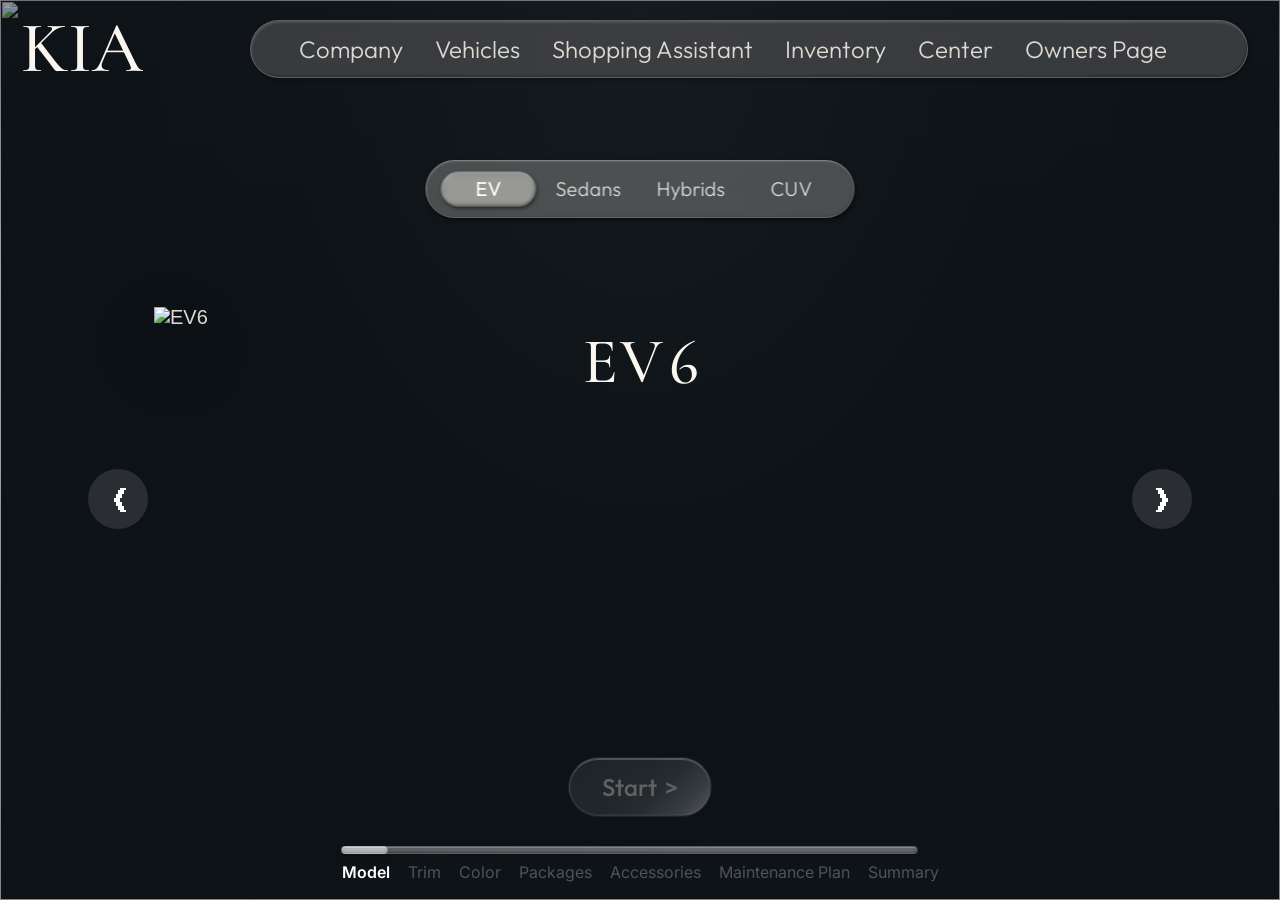
==== commit 9fa11d9b: "작업 저장" ====
--- a/build.html
+++ b/build.html
@@ -6,21 +6,24 @@
     <meta name="viewport" content="width=device-width, initial-scale=1.0">
     <title>kia</title>
 
-    <!-- CSS -->
+    <!-- 가져온 css -->
+    <!-- Basic Icons -->
+    <link href="https://cdn.boxicons.com/3.0.8/fonts/basic/boxicons.min.css" rel="stylesheet">
+    <!-- Filled Icons -->
+    <link href="https://cdn.boxicons.com/3.0.8/fonts/filled/boxicons-filled.min.css" rel="stylesheet">
+    <!-- Brand Icons -->
+    <link href="https://cdn.boxicons.com/3.0.8/fonts/brands/boxicons-brands.min.css" rel="stylesheet">
+    <link href="https://unpkg.com/aos@2.3.1/dist/aos.css" rel="stylesheet">
+    <link rel="stylesheet" href="https://cdn.jsdelivr.net/npm/swiper@11/swiper-bundle.min.css" />
+
+    <!-- 내 css -->
     <link rel="stylesheet" href="css/reset.css">
     <link rel="stylesheet" href="css/common.css">
     <link rel="stylesheet" href="css/sub01_build.css">
     <link rel="stylesheet" href="css/common_media.css">
     <link rel="stylesheet" href="css/sub01_build_media.css">
 
-    <!-- Vendor -->
-    <link href="https://cdn.boxicons.com/3.0.8/fonts/basic/boxicons.min.css" rel="stylesheet">
-    <link href="https://cdn.boxicons.com/3.0.8/fonts/filled/boxicons-filled.min.css" rel="stylesheet">
-    <link href="https://cdn.boxicons.com/3.0.8/fonts/brands/boxicons-brands.min.css" rel="stylesheet">
-    <link href="https://unpkg.com/aos@2.3.1/dist/aos.css" rel="stylesheet">
-    <link rel="stylesheet" href="https://cdn.jsdelivr.net/npm/swiper@11/swiper-bundle.min.css" />
-
-    <!-- Script -->
+    <!-- 가져온 js -->
     <script src="js/common.js" defer></script>
     <script src="js/sub01_build.js" defer></script>
 </head>
@@ -93,7 +96,7 @@
             <div class="hero_header_space"></div>
 
             <div class="hero_visual" id="heroVisual">
-                
+
                 <!-- Shared Stage Header -->
                 <div class="hero_trim_header" id="heroTrimHeader" aria-hidden="true">
                     <div class="hero_trim_header_logo" aria-hidden="true"></div>
@@ -131,11 +134,13 @@
                     <section class="hero_category_panel" data-category="ev">
                         <ul class="hero_car_list">
                             <li>
-                                <h2 class="hero_car_name">EV<span class="hero_title_suffix hero_title_suffix_ev_6">6</span></h2>
+                                <h2 class="hero_car_name">EV<span
+                                        class="hero_title_suffix hero_title_suffix_ev_6">6</span></h2>
                                 <img src="./img//sub01_build/Build_ev6.png" alt="EV6" />
                             </li>
                             <li>
-                                <h2 class="hero_car_name">EV<span class="hero_title_suffix hero_title_suffix_ev_9">9</span></h2>
+                                <h2 class="hero_car_name">EV<span
+                                        class="hero_title_suffix hero_title_suffix_ev_9">9</span></h2>
                                 <img src="./img/sub01_build/Build_ev9.png" alt="EV9" />
                             </li>
                         </ul>
@@ -144,7 +149,8 @@
                     <section class="hero_category_panel" data-category="sedans">
                         <ul class="hero_car_list">
                             <li>
-                                <h2 class="hero_car_name">K<span class="hero_title_suffix hero_title_suffix_k4">4</span></h2>
+                                <h2 class="hero_car_name">K<span class="hero_title_suffix hero_title_suffix_k4">4</span>
+                                </h2>
                                 <img src="./img/sub01_build/Build_K4.png" alt="K4" />
                             </li>
                         </ul>
@@ -188,14 +194,16 @@
                         <h3 class="hero_trim_panel_title">Trim</h3>
                         <div class="hero_trim_cards" id="heroTrimCards">
                             <article class="hero_trim_card selected expanded" data-trim-index="0">
-                                <img class="hero_trim_card_asset" src="./img/sub01_build/trim_light.png" alt="EV9 Light RWD" />
+                                <img class="hero_trim_card_asset" src="./img/sub01_build/trim_light.png"
+                                    alt="EV9 Light RWD" />
                                 <div class="hero_trim_card_meta">
                                     <p class="hero_trim_card_price">$54,900 Starting MSRP*</p>
                                     <p class="hero_trim_card_lease">$491 / 36 mo est. lease payments*</p>
                                 </div>
                                 <div class="hero_trim_card_head">
                                     <strong>Light RWD</strong>
-                                    <button type="button" class="hero_trim_select_btn" aria-pressed="true">Select</button>
+                                    <button type="button" class="hero_trim_select_btn"
+                                        aria-pressed="true">Select</button>
                                 </div>
                                 <div class="hero_trim_card_details">
                                     <ul>
@@ -209,14 +217,16 @@
                             </article>
 
                             <article class="hero_trim_card" data-trim-index="1">
-                                <img class="hero_trim_card_asset" src="./img/sub01_build/trim_light.png" alt="EV9 Light Long Range RWD" />
+                                <img class="hero_trim_card_asset" src="./img/sub01_build/trim_light.png"
+                                    alt="EV9 Light Long Range RWD" />
                                 <div class="hero_trim_card_meta">
                                     <p class="hero_trim_card_price">$57,900 Starting MSRP*</p>
                                     <p class="hero_trim_card_lease">$511 / 36 mo est. lease payments*</p>
                                 </div>
                                 <div class="hero_trim_card_head">
                                     <strong>Light Long Range RWD</strong>
-                                    <button type="button" class="hero_trim_select_btn" aria-pressed="false">Select</button>
+                                    <button type="button" class="hero_trim_select_btn"
+                                        aria-pressed="false">Select</button>
                                 </div>
                                 <div class="hero_trim_card_details">
                                     <ul>
@@ -230,14 +240,16 @@
                             </article>
 
                             <article class="hero_trim_card" data-trim-index="2">
-                                <img class="hero_trim_card_asset" src="./img/sub01_build/trim_wind.png" alt="EV9 Wind AWD" />
+                                <img class="hero_trim_card_asset" src="./img/sub01_build/trim_wind.png"
+                                    alt="EV9 Wind AWD" />
                                 <div class="hero_trim_card_meta">
                                     <p class="hero_trim_card_price">$63,900 Starting MSRP*</p>
                                     <p class="hero_trim_card_lease">$560 / 36 mo est. lease payments*</p>
                                 </div>
                                 <div class="hero_trim_card_head">
                                     <strong>Wind AWD</strong>
-                                    <button type="button" class="hero_trim_select_btn" aria-pressed="false">Select</button>
+                                    <button type="button" class="hero_trim_select_btn"
+                                        aria-pressed="false">Select</button>
                                 </div>
                                 <div class="hero_trim_card_details">
                                     <ul>
@@ -252,14 +264,16 @@
                             </article>
 
                             <article class="hero_trim_card" data-trim-index="3">
-                                <img class="hero_trim_card_asset" src="./img/sub01_build/trim_land.png" alt="EV9 Land AWD" />
+                                <img class="hero_trim_card_asset" src="./img/sub01_build/trim_land.png"
+                                    alt="EV9 Land AWD" />
                                 <div class="hero_trim_card_meta">
                                     <p class="hero_trim_card_price">$68,900 Starting MSRP*</p>
                                     <p class="hero_trim_card_lease">$648 / 36 mo est. lease payments*</p>
                                 </div>
                                 <div class="hero_trim_card_head">
                                     <strong>Land AWD</strong>
-                                    <button type="button" class="hero_trim_select_btn" aria-pressed="false">Select</button>
+                                    <button type="button" class="hero_trim_select_btn"
+                                        aria-pressed="false">Select</button>
                                 </div>
                                 <div class="hero_trim_card_details">
                                     <ul>
@@ -274,14 +288,16 @@
                             </article>
 
                             <article class="hero_trim_card" data-trim-index="4">
-                                <img class="hero_trim_card_asset" src="./img/sub01_build/trim_gt.png" alt="EV9 GT-Line AWD" />
+                                <img class="hero_trim_card_asset" src="./img/sub01_build/trim_gt.png"
+                                    alt="EV9 GT-Line AWD" />
                                 <div class="hero_trim_card_meta">
                                     <p class="hero_trim_card_price">$71,900 Starting MSRP*</p>
                                     <p class="hero_trim_card_lease">$677 / 36 mo est. lease payments*</p>
                                 </div>
                                 <div class="hero_trim_card_head">
                                     <strong>GT-Line AWD</strong>
-                                    <button type="button" class="hero_trim_select_btn" aria-pressed="false">Select</button>
+                                    <button type="button" class="hero_trim_select_btn"
+                                        aria-pressed="false">Select</button>
                                 </div>
                                 <div class="hero_trim_card_details">
                                     <ul>
@@ -297,7 +313,7 @@
                         </div>
                     </section>
 
-                    <div class="hero_trim_actions">
+                    <div class="hero_stage_actions hero_trim_actions">
                         <button type="button" class="hero_trim_action_btn" id="viewModelButton">&lt; View Model</button>
                         <button type="button" class="hero_trim_action_btn" id="nextColorButton">Next Color &gt;</button>
                     </div>
@@ -317,7 +333,8 @@
                     <div class="hero_color_vehicle" id="heroColorVehicle">
                         <img id="heroColorImage" src="./img/sub01_build/trim_land.png" alt="EV9 Land AWD exterior" />
                         <div class="hero_color_seat_preview" id="heroSeatPreview" aria-hidden="true">
-                            <img id="heroSeatPreviewImage" src="./img/sub01_build/seat_BlackGray1.png" alt="Black and Dark Gray seat trim preview" />
+                            <img id="heroSeatPreviewImage" src="./img/sub01_build/seat_BlackGray1.png"
+                                alt="Black and Dark Gray seat trim preview" />
                         </div>
                     </div>
 
@@ -330,23 +347,45 @@
                                     <p class="hero_color_choice_price" id="heroExteriorPrice"></p>
                                 </div>
                                 <div class="hero_color_swatches" id="heroExteriorSwatches">
-                                    <button type="button" class="hero_color_swatch hero_color_swatch_panthera is-selected" data-type="exterior" data-name="Panthera Metal" data-price="" data-image-id="colorAssetPanthera" aria-label="Panthera Metal"></button>
-                                    <button type="button" class="hero_color_swatch hero_color_swatch_white_pearl" data-type="exterior" data-name="Glacial White Pearl" data-price="+$695" data-image-id="colorAssetWhitePearl" aria-label="Glacial White Pearl"></button>
-                                    <button type="button" class="hero_color_swatch hero_color_swatch_ivory_silver" data-type="exterior" data-name="Ivory Silver" data-price="" data-image-id="colorAssetIvorySilver" aria-label="Ivory Silver"></button>
-                                    <button type="button" class="hero_color_swatch hero_color_swatch_ocean_blue" data-type="exterior" data-name="Ocean Blue" data-price="+$695" data-image-id="colorAssetOceanBlue" aria-label="Ocean Blue"></button>
-                                    <button type="button" class="hero_color_swatch hero_color_swatch_road_rider_brown" data-type="exterior" data-name="Road Rider Brown" data-price="+$1,500" data-image-id="colorAssetRoadRiderBrown" aria-label="Road Rider Brown"></button>
-                                    <button type="button" class="hero_color_swatch hero_color_swatch_wolf_gray" data-type="exterior" data-name="Wolf Gray" data-price="" data-image-id="colorAssetWolfGray" aria-label="Wolf Gray"></button>
-                                    <button type="button" class="hero_color_swatch hero_color_swatch_ebony_black" data-type="exterior" data-name="Ebony Black" data-price="+$695" data-image-id="colorAssetEbonyBlack" aria-label="Ebony Black"></button>
+                                    <button type="button"
+                                        class="hero_color_swatch hero_color_swatch_panthera is-selected"
+                                        data-type="exterior" data-name="Panthera Metal" data-price=""
+                                        data-image-id="colorAssetPanthera" aria-label="Panthera Metal"></button>
+                                    <button type="button" class="hero_color_swatch hero_color_swatch_white_pearl"
+                                        data-type="exterior" data-name="Glacial White Pearl" data-price="+$695"
+                                        data-image-id="colorAssetWhitePearl" aria-label="Glacial White Pearl"></button>
+                                    <button type="button" class="hero_color_swatch hero_color_swatch_ivory_silver"
+                                        data-type="exterior" data-name="Ivory Silver" data-price=""
+                                        data-image-id="colorAssetIvorySilver" aria-label="Ivory Silver"></button>
+                                    <button type="button" class="hero_color_swatch hero_color_swatch_ocean_blue"
+                                        data-type="exterior" data-name="Ocean Blue" data-price="+$695"
+                                        data-image-id="colorAssetOceanBlue" aria-label="Ocean Blue"></button>
+                                    <button type="button" class="hero_color_swatch hero_color_swatch_road_rider_brown"
+                                        data-type="exterior" data-name="Road Rider Brown" data-price="+$1,500"
+                                        data-image-id="colorAssetRoadRiderBrown" aria-label="Road Rider Brown"></button>
+                                    <button type="button" class="hero_color_swatch hero_color_swatch_wolf_gray"
+                                        data-type="exterior" data-name="Wolf Gray" data-price=""
+                                        data-image-id="colorAssetWolfGray" aria-label="Wolf Gray"></button>
+                                    <button type="button" class="hero_color_swatch hero_color_swatch_ebony_black"
+                                        data-type="exterior" data-name="Ebony Black" data-price="+$695"
+                                        data-image-id="colorAssetEbonyBlack" aria-label="Ebony Black"></button>
                                 </div>
                             </div>
                             <div class="hero_color_vehicle_assets" aria-hidden="true" hidden>
-                                <img id="colorAssetPanthera" src="./img/sub01_build/trim_land.png" alt="EV9 Panthera Metal exterior" />
-                                <img id="colorAssetWhitePearl" src="./img/sub01_build/whitePearl1.png" alt="EV9 Glacial White Pearl exterior" />
-                                <img id="colorAssetIvorySilver" src="./img/sub01_build/ivorySilver2.png" alt="EV9 Ivory Silver exterior" />
-                                <img id="colorAssetOceanBlue" src="./img/sub01_build/oceanBlue3.png" alt="EV9 Ocean Blue exterior" />
-                                <img id="colorAssetRoadRiderBrown" src="./img/sub01_build/brown4.png" alt="EV9 Road Rider Brown exterior" />
-                                <img id="colorAssetWolfGray" src="./img/sub01_build/wolfGray5.png" alt="EV9 Wolf Gray exterior" />
-                                <img id="colorAssetEbonyBlack" src="./img/sub01_build/black6.png" alt="EV9 Ebony Black exterior" />
+                                <img id="colorAssetPanthera" src="./img/sub01_build/trim_land.png"
+                                    alt="EV9 Panthera Metal exterior" />
+                                <img id="colorAssetWhitePearl" src="./img/sub01_build/whitePearl1.png"
+                                    alt="EV9 Glacial White Pearl exterior" />
+                                <img id="colorAssetIvorySilver" src="./img/sub01_build/ivorySilver2.png"
+                                    alt="EV9 Ivory Silver exterior" />
+                                <img id="colorAssetOceanBlue" src="./img/sub01_build/oceanBlue3.png"
+                                    alt="EV9 Ocean Blue exterior" />
+                                <img id="colorAssetRoadRiderBrown" src="./img/sub01_build/brown4.png"
+                                    alt="EV9 Road Rider Brown exterior" />
+                                <img id="colorAssetWolfGray" src="./img/sub01_build/wolfGray5.png"
+                                    alt="EV9 Wolf Gray exterior" />
+                                <img id="colorAssetEbonyBlack" src="./img/sub01_build/black6.png"
+                                    alt="EV9 Ebony Black exterior" />
                             </div>
                         </section>
 
@@ -357,24 +396,38 @@
                                     Black &amp; Dark Gray Quilted Stripes SynTex Seat Trim
                                 </p>
                                 <div class="hero_color_swatches hero_color_swatches_interior" id="heroInteriorSwatches">
-                                    <button type="button" class="hero_color_swatch hero_color_swatch_interior hero_color_swatch_interior_black_gray is-selected" data-type="interior" data-name="Black &amp; Dark Gray Quilted Stripes SynTex Seat Trim" data-image-id="seatAssetBlackGray" aria-label="Black and Dark Gray seat trim">
-                                        <img src="img/sub01_build/seat_color1.png" alt="Black and Dark Gray seat trim swatch" />
+                                    <button type="button"
+                                        class="hero_color_swatch hero_color_swatch_interior hero_color_swatch_interior_black_gray is-selected"
+                                        data-type="interior"
+                                        data-name="Black &amp; Dark Gray Quilted Stripes SynTex Seat Trim"
+                                        data-image-id="seatAssetBlackGray" aria-label="Black and Dark Gray seat trim">
+                                        <img src="img/sub01_build/seat_color1.png"
+                                            alt="Black and Dark Gray seat trim swatch" />
                                     </button>
-                                    <button type="button" class="hero_color_swatch hero_color_swatch_interior hero_color_swatch_interior_dark_light_gray" data-type="interior" data-name="Dark Gray &amp; Light Gray Quilted Stripes SynTex Seat Trim" data-image-id="seatAssetDarkLightGray" aria-label="Dark Gray and Light Gray seat trim">
-                                        <img src="./img/sub01_build/seat_color2.png" alt="Dark Gray and Light Gray seat trim swatch" />
+                                    <button type="button"
+                                        class="hero_color_swatch hero_color_swatch_interior hero_color_swatch_interior_dark_light_gray"
+                                        data-type="interior"
+                                        data-name="Dark Gray &amp; Light Gray Quilted Stripes SynTex Seat Trim"
+                                        data-image-id="seatAssetDarkLightGray"
+                                        aria-label="Dark Gray and Light Gray seat trim">
+                                        <img src="./img/sub01_build/seat_color2.png"
+                                            alt="Dark Gray and Light Gray seat trim swatch" />
                                     </button>
                                 </div>
                             </div>
                             <div class="hero_color_seat_assets" aria-hidden="true" hidden>
-                                <img id="seatAssetBlackGray" src="img/sub01_build/seat_BlackGray1.png" alt="Black and Dark Gray seat trim preview" />
-                                <img id="seatAssetDarkLightGray" src="./img/sub01_build/seat_DarkGray2.png" alt="Dark Gray and Light Gray seat trim preview" />
+                                <img id="seatAssetBlackGray" src="img/sub01_build/seat_BlackGray1.png"
+                                    alt="Black and Dark Gray seat trim preview" />
+                                <img id="seatAssetDarkLightGray" src="./img/sub01_build/seat_DarkGray2.png"
+                                    alt="Dark Gray and Light Gray seat trim preview" />
                             </div>
                         </section>
                     </div>
 
-                    <div class="hero_color_actions">
+                    <div class="hero_stage_actions hero_color_actions">
                         <button type="button" class="hero_trim_action_btn" id="viewTrimButton">&lt; View Trim</button>
-                        <button type="button" class="hero_trim_action_btn" id="nextPackagesButton">Next Packages &gt;</button>
+                        <button type="button" class="hero_trim_action_btn" id="nextPackagesButton">Next Packages
+                            &gt;</button>
                     </div>
                 </div>
 
@@ -390,7 +443,8 @@
                     </div>
 
                     <div class="hero_package_vehicle" id="heroPackageVehicle">
-                        <img id="heroPackageImage" src="./img/sub01_build/trim_lightLong.png" alt="EV9 Land AWD package preview" />
+                        <img id="heroPackageImage" src="./img/sub01_build/trim_lightLong.png"
+                            alt="EV9 Land AWD package preview" />
                     </div>
 
                     <section class="hero_package_panel" aria-labelledby="heroPackagePanelTitle">
@@ -402,7 +456,8 @@
                                         <strong>7-Passenger Package</strong>
                                         <span>$0</span>
                                     </div>
-                                    <button type="button" class="hero_package_add_btn" aria-pressed="false">Add +</button>
+                                    <button type="button" class="hero_package_add_btn" aria-pressed="false">Add
+                                        +</button>
                                 </div>
                                 <div class="hero_package_card_details">
                                     <ul>
@@ -419,7 +474,8 @@
                                         <strong>Nightfall Edition Package</strong>
                                         <span>$1,500</span>
                                     </div>
-                                    <button type="button" class="hero_package_add_btn" aria-pressed="false">Add +</button>
+                                    <button type="button" class="hero_package_add_btn" aria-pressed="false">Add
+                                        +</button>
                                 </div>
                                 <div class="hero_package_card_details">
                                     <ul>
@@ -432,10 +488,6 @@
                         </div>
                     </section>
 
-                    <div class="hero_package_actions">
-                        <button type="button" class="hero_trim_action_btn hero_trim_action_btn_back" id="viewColorButton">&lt; View Color</button>
-                        <button type="button" class="hero_trim_action_btn" id="nextAccessoriesButton">Next Accessories &gt;</button>
-                    </div>
                 </div>
 
                 <!-- Start / Progress -->
@@ -448,7 +500,8 @@
                     </div>
 
                     <div class="hero_bottom_tabs" role="tablist" aria-label="Build steps">
-                        <button type="button" class="active" data-step="0" role="tab" aria-selected="true">Model</button>
+                        <button type="button" class="active" data-step="0" role="tab"
+                            aria-selected="true">Model</button>
                         <button type="button" data-step="1" role="tab" aria-selected="false">Trim</button>
                         <button type="button" data-step="2" role="tab" aria-selected="false">Color</button>
                         <button type="button" data-step="3" role="tab" aria-selected="false">Packages</button>
--- a/css/sub01_build.css
+++ b/css/sub01_build.css
@@ -52,15 +52,23 @@
   --hero-color-frame-padding-block: 32px;
   --hero-color-frame-padding-inline: 16px;
   --hero-vehicle-max-width: 1140px;
+  --hero-stage-panel-width: 765px;
   --hero-model-vehicle-width: min(76vw, var(--hero-vehicle-max-width));
-  --hero-stage-vehicle-width: min(100%, var(--hero-vehicle-max-width));
-  --hero-title-offset-y: 80px;
-  /* 모델 페이지 모델명 위치 수정 가능 */
+  --hero-stage-vehicle-width: min(76vw, var(--hero-vehicle-max-width));
+  --hero-stage-panel-offset-x: -0px;
+  /* 오른쪽 카드 위치 조정 */
+  --hero-title-offset-y: 100px;
+  /* 모델 페이지 모델명 위치 조정 가능 */
   --hero-stage-actions-left: 40px;
-  --hero-stage-actions-right: 0;
+  --hero-stage-actions-right: auto;
   --hero-stage-actions-bottom: -96px;
   --hero-stage-actions-gap: 64px;
-  --hero-stage-steps-left: calc(64px + (971px / 2));
+  --hero-stage-actions-center-x: calc(
+    64px + var(--hero-vehicle-max-width) + 40px +
+    ((100% - 128px - var(--hero-vehicle-max-width) - 40px) / 2) +
+    var(--hero-stage-panel-offset-x)
+  );
+  --hero-stage-steps-left: calc(64px + (var(--hero-vehicle-max-width) / 2));
   --hero-stage-steps-bottom: 24px;
   --hero-stage-steps-transform: translateX(-50%);
   --hero-stage-steps-width: fit-content;
@@ -232,12 +240,18 @@
   display: none;
 }
 
-.hero_trim_stage {
+.hero_trim_stage,
+.hero_color_stage,
+.hero_package_stage {
   position: absolute;
   inset: 120px 64px 120px;
   display: none;
-  grid-template-columns: minmax(860px, 971px) minmax(320px, 1fr);
   grid-template-rows: auto minmax(0, 1fr) auto;
+  z-index: 4;
+}
+
+.hero_trim_stage {
+  grid-template-columns: minmax(860px, 1fr) var(--hero-stage-panel-width);
   grid-template-areas:
     "intro panel"
     "vehicle panel"
@@ -245,7 +259,6 @@
   column-gap: 40px;
   row-gap: 80px;
   align-items: start;
-  z-index: 4;
 }
 
 .hero_trim_stage.is-visible {
@@ -253,18 +266,13 @@
 }
 
 .hero_color_stage {
-  position: absolute;
-  inset: 120px 64px 120px;
-  display: none;
-  grid-template-columns: minmax(860px, 971px) minmax(360px, 1fr);
-  grid-template-rows: auto minmax(0, 1fr) auto;
+  grid-template-columns: minmax(860px, 1fr) var(--hero-stage-panel-width);
   grid-template-areas:
     "intro panels"
     "vehicle panels"
     "vehicle actions";
   column-gap: 40px;
   row-gap: 56px;
-  z-index: 4;
 }
 
 .hero_color_stage.is-visible {
@@ -272,30 +280,29 @@
 }
 
 .hero_package_stage {
-  position: absolute;
-  inset: 120px 64px 120px;
-  display: none;
-  grid-template-columns: minmax(860px, 971px) minmax(420px, 1fr);
-  grid-template-rows: auto minmax(0, 1fr) auto;
+  grid-template-columns: minmax(860px, var(--hero-vehicle-max-width)) minmax(420px, 1fr);
   grid-template-areas:
     "intro panel"
     "vehicle panel"
     "bottom bottom";
   column-gap: 40px;
   row-gap: 24px;
-  z-index: 4;
 }
 
 .hero_package_stage.is-visible {
   display: grid;
 }
 
-.hero_color_intro {
+.hero_trim_intro,
+.hero_color_intro,
+.hero_package_intro {
   grid-area: intro;
   max-width: 420px;
 }
 
-.hero_color_title {
+.hero_trim_title,
+.hero_color_title,
+.hero_package_title {
   margin: 0 0 8px;
   letter-spacing: 2px;
   display: inline-flex;
@@ -303,17 +310,26 @@
   gap: 6px;
 }
 
-.hero_color_summary {
+.hero_trim_summary,
+.hero_color_summary,
+.hero_package_summary {
   padding-left: 16px;
 }
 
+.hero_trim_grade,
 .hero_color_trim,
+.hero_package_trim,
+.hero_trim_price,
 .hero_color_price,
-.hero_color_lease {
+.hero_package_price,
+.hero_trim_lease,
+.hero_color_lease,
+.hero_package_lease {
   margin: 0;
   color: #fbf6ef;
 }
 
+.hero_trim_grade,
 .hero_color_trim {
   font-family: "Inter", sans-serif;
   font-size: 24px;
@@ -321,34 +337,60 @@
   margin-bottom: 8px;
 }
 
+.hero_package_trim {
+  font-family: "Inter", sans-serif;
+  font-size: 24px;
+  font-weight: 500;
+  margin-bottom: 8px;
+}
+
+.hero_trim_price,
 .hero_color_price,
-.hero_color_lease {
+.hero_package_price,
+.hero_trim_lease,
+.hero_color_lease,
+.hero_package_lease {
   font-family: "Inter", sans-serif;
   font-size: 20px;
   line-height: 1.5;
   color: rgba(251, 246, 239, 0.85);
 }
 
+.hero_trim_vehicle,
 .hero_color_vehicle {
   grid-area: vehicle;
-  position: relative;
   align-self: end;
   justify-self: start;
   width: var(--hero-stage-vehicle-width);
+}
+
+.hero_color_vehicle {
+  position: relative;
   margin-top: -24px;
 }
 
-.hero_color_vehicle img {
+.hero_trim_vehicle,
+.hero_package_vehicle {
+  filter: drop-shadow(0 30px 35px rgba(0, 0, 0, 0.32));
+}
+
+.hero_trim_vehicle img,
+.hero_color_vehicle img,
+.hero_package_vehicle img {
   width: 100%;
   height: auto;
   object-fit: contain;
+}
+
+.hero_color_vehicle img {
   filter: drop-shadow(0 30px 35px rgba(0, 0, 0, 0.32));
 }
 
 .hero_color_seat_preview {
   position: absolute;
-  right: 48px;
-  bottom: 16px;
+  right: 168px;
+  bottom: 36px;
+  /* 시트 이미지 위치 조정 */
   width: 208px;
   aspect-ratio: 1;
   border-radius: 50%;
@@ -374,9 +416,13 @@
   flex-direction: column;
   gap: 24px;
   align-self: start;
+  width: var(--hero-stage-panel-width);
+  max-width: var(--hero-stage-panel-width);
+  transform: translateX(var(--hero-stage-panel-offset-x));
 }
 
 .hero_color_panel {
+  width: 100%;
   padding: 20px 20px 24px;
   border-radius: 32px;
   background: rgba(121, 121, 121, 0.22);
@@ -548,64 +594,15 @@
   --swatch-base: none;
 }
 
-.hero_package_intro {
-  grid-area: intro;
-  max-width: 420px;
-}
-
-.hero_package_title {
-  margin: 0 0 8px;
-  letter-spacing: 2px;
-  display: inline-flex;
-  align-items: flex-start;
-  gap: 6px;
-}
-
-.hero_package_summary {
-  padding-left: 16px;
-}
-
-.hero_package_trim,
-.hero_package_price,
-.hero_package_lease {
-  margin: 0;
-  color: #fbf6ef;
-}
-
-.hero_package_trim {
-  font-family: "Inter", sans-serif;
-  font-size: 24px;
-  font-weight: 500;
-  margin-bottom: 8px;
-}
-
-.hero_package_price,
-.hero_package_lease {
-  font-family: "Inter", sans-serif;
-  font-size: 20px;
-  line-height: 1.5;
-  color: rgba(251, 246, 239, 0.85);
-}
-
 .hero_package_vehicle {
-  grid-area: vehicle;
-  align-self: end;
-  justify-self: start;
-  width: var(--hero-stage-vehicle-width);
   margin-top: -8px;
-  filter: drop-shadow(0 30px 35px rgba(0, 0, 0, 0.32));
-}
-
-.hero_package_vehicle img {
-  width: 100%;
-  height: auto;
-  object-fit: contain;
 }
 
 .hero_package_panel {
   grid-area: panel;
   align-self: start;
   min-height: 0;
+  transform: translateX(var(--hero-stage-panel-offset-x));
   padding: 24px;
   border-radius: 32px;
   background: rgba(121, 121, 121, 0.4);
@@ -752,30 +749,9 @@
 }
 
 .hero_trim_intro {
-  grid-area: intro;
   align-self: start;
   padding-top: 0;
   padding-left: 0;
-  max-width: 420px;
-}
-
-.hero_trim_title {
-  margin: 0 0 8px;
-  letter-spacing: 2px;
-  display: inline-flex;
-  align-items: flex-start;
-  gap: 6px;
-}
-
-.hero_trim_summary {
-  padding-left: 16px;
-}
-
-.hero_trim_grade,
-.hero_trim_price,
-.hero_trim_lease {
-  margin: 0;
-  color: #fbf6ef;
 }
 
 .hero_trim_grade {
@@ -785,33 +761,17 @@
   margin-bottom: 8px;
 }
 
-.hero_trim_price,
-.hero_trim_lease {
-  font-family: "Inter", sans-serif;
-  font-size: 20px;
-  line-height: 1.5;
-  color: rgba(251, 246, 239, 0.85);
-}
-
 .hero_trim_vehicle {
-  grid-area: vehicle;
-  align-self: end;
-  justify-self: start;
-  width: var(--hero-stage-vehicle-width);
   margin-top: -20px;
-  filter: drop-shadow(0 30px 35px rgba(0, 0, 0, 0.32));
-}
-
-.hero_trim_vehicle img {
-  width: 100%;
-  height: auto;
-  object-fit: contain;
 }
 
 .hero_trim_panel {
   grid-area: panel;
   align-self: stretch;
   min-height: 0;
+  width: var(--hero-stage-panel-width);
+  max-width: var(--hero-stage-panel-width);
+  transform: translateX(var(--hero-stage-panel-offset-x));
   padding: 32px;
   border-radius: 32px;
   background: rgba(121, 121, 121, 0.22);
@@ -1010,14 +970,12 @@
   transform: rotate(-135deg);
 }
 
-.hero_trim_actions,
-.hero_color_actions,
-.hero_package_actions {
+.hero_stage_actions {
   grid-area: actions;
-  position: absolute;
-  left: var(--hero-stage-actions-left);
-  right: var(--hero-stage-actions-right);
-  bottom: var(--hero-stage-actions-bottom);
+  position: relative;
+  justify-self: center;
+  align-self: start;
+  width: fit-content;
   display: flex;
   align-items: center;
   justify-content: center;
@@ -1027,10 +985,10 @@
   padding-top: 0;
   border-top: 0;
   min-height: 48px;
-}
-
-.hero_package_actions {
-  grid-area: bottom;
+  transform: translate(
+    var(--hero-stage-panel-offset-x),
+    calc(var(--hero-stage-actions-bottom) * -1)
+  );
 }
 
 .hero_trim_action_btn {
@@ -1082,11 +1040,13 @@
 .hero_trim_stage.is-visible ~ .hero_bottom_steps,
 .hero_color_stage.is-visible ~ .hero_bottom_steps,
 .hero_package_stage.is-visible ~ .hero_bottom_steps {
-  left: var(--hero-stage-steps-left);
+  /* 상태바 위치 조정 */
+  left: calc(50% - 450px);
+  right: auto;
   bottom: var(--hero-stage-steps-bottom);
-  transform: var(--hero-stage-steps-transform);
-  width: var(--hero-stage-steps-width);
-  max-width: var(--hero-stage-steps-max-width);
+  transform: translateX(-50%);
+  width: fit-content;
+  max-width: min(88vw, 760px);
 }
 
 .hero_trim_stage.is-visible ~ .hero_bottom_steps .hero_bottom_tabs,
@@ -1502,6 +1462,8 @@
 @media (max-width: 1024px) {
   .hero {
     --hero-stage-actions-gap: 24px;
+    --hero-stage-actions-center-x: 50%;
+    --hero-package-actions-center-x: 50%;
     --hero-stage-steps-left: 32px;
     --hero-stage-steps-bottom: 28px;
     --hero-stage-steps-transform: none;
@@ -1534,9 +1496,7 @@
     font-size: 18px;
   }
 
-  .hero_trim_actions,
-  .hero_color_actions,
-  .hero_package_actions {
+  .hero_stage_actions {
     justify-content: center;
     gap: 24px;
     padding-right: 0;
@@ -1689,6 +1649,8 @@
 @media (max-width: 360px) {
   .hero {
     --hero-stage-actions-gap: 8px;
+    --hero-stage-actions-center-x: 50%;
+    --hero-package-actions-center-x: 50%;
     --hero-stage-steps-left: 12px;
     --hero-stage-steps-bottom: 32px;
     --hero-stage-steps-transform: none;
@@ -1773,17 +1735,13 @@
     font-size: 12px;
   }
 
-  .hero_trim_actions,
-  .hero_color_actions,
-  .hero_package_actions {
+  .hero_stage_actions {
     justify-content: space-between;
     gap: 8px;
     padding-right: 0;
   }
 
-  .hero_trim_actions .hero_trim_action_btn,
-  .hero_color_actions .hero_trim_action_btn,
-  .hero_package_actions .hero_trim_action_btn {
+  .hero_stage_actions .hero_trim_action_btn {
     min-width: 0;
     width: calc(50% - 4px);
     height: 40px;
